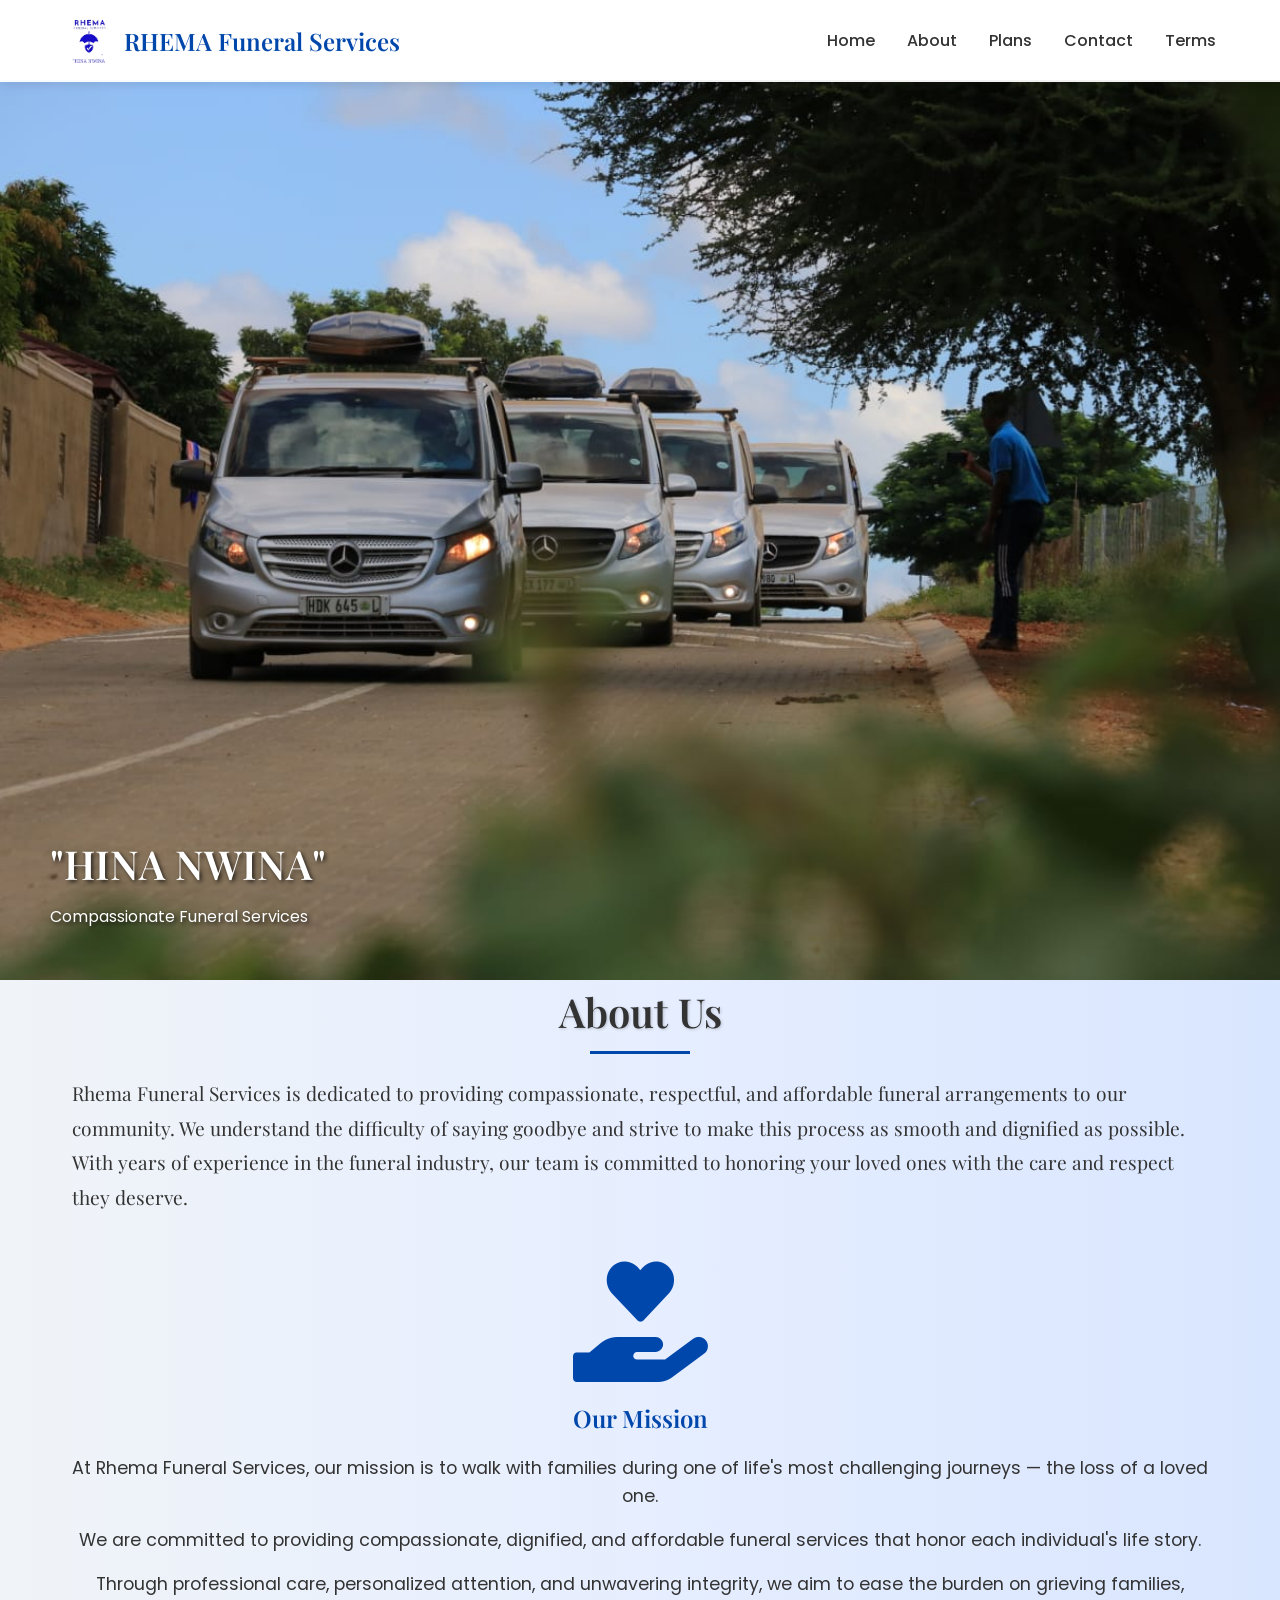
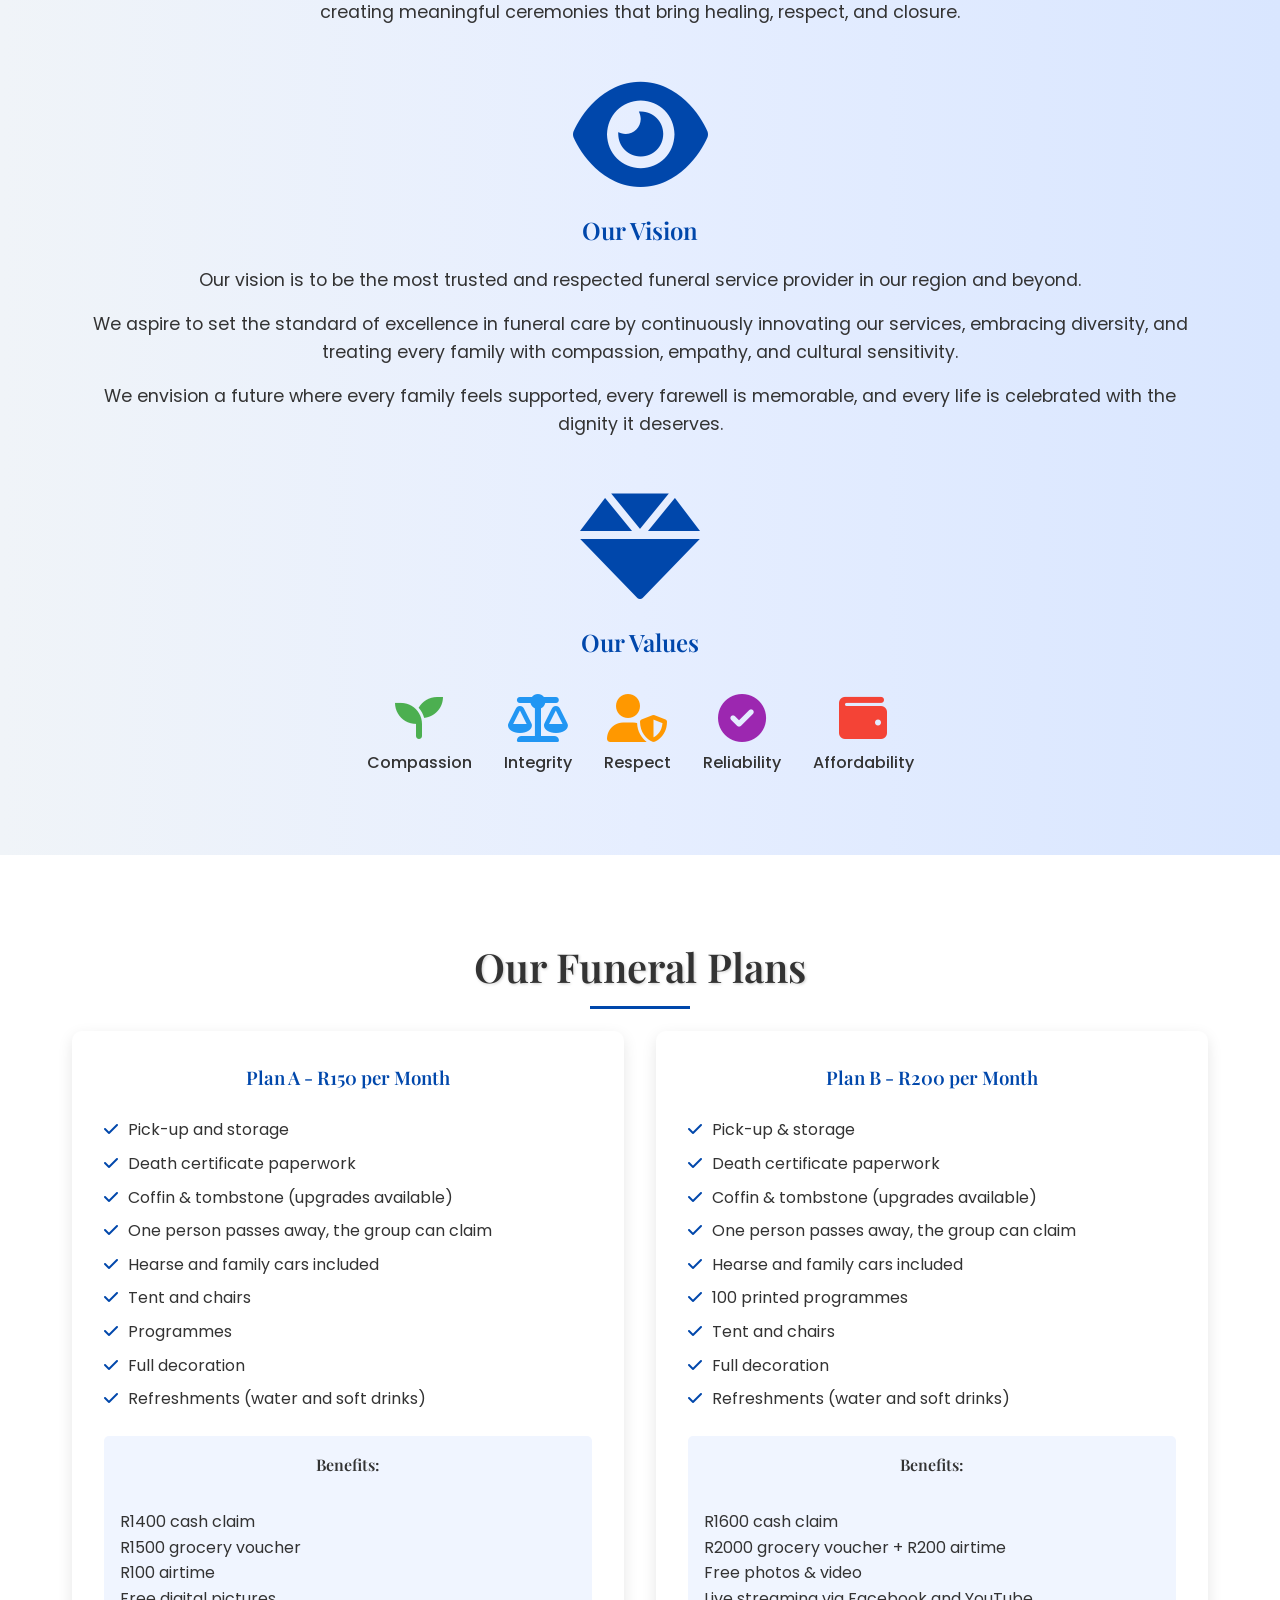
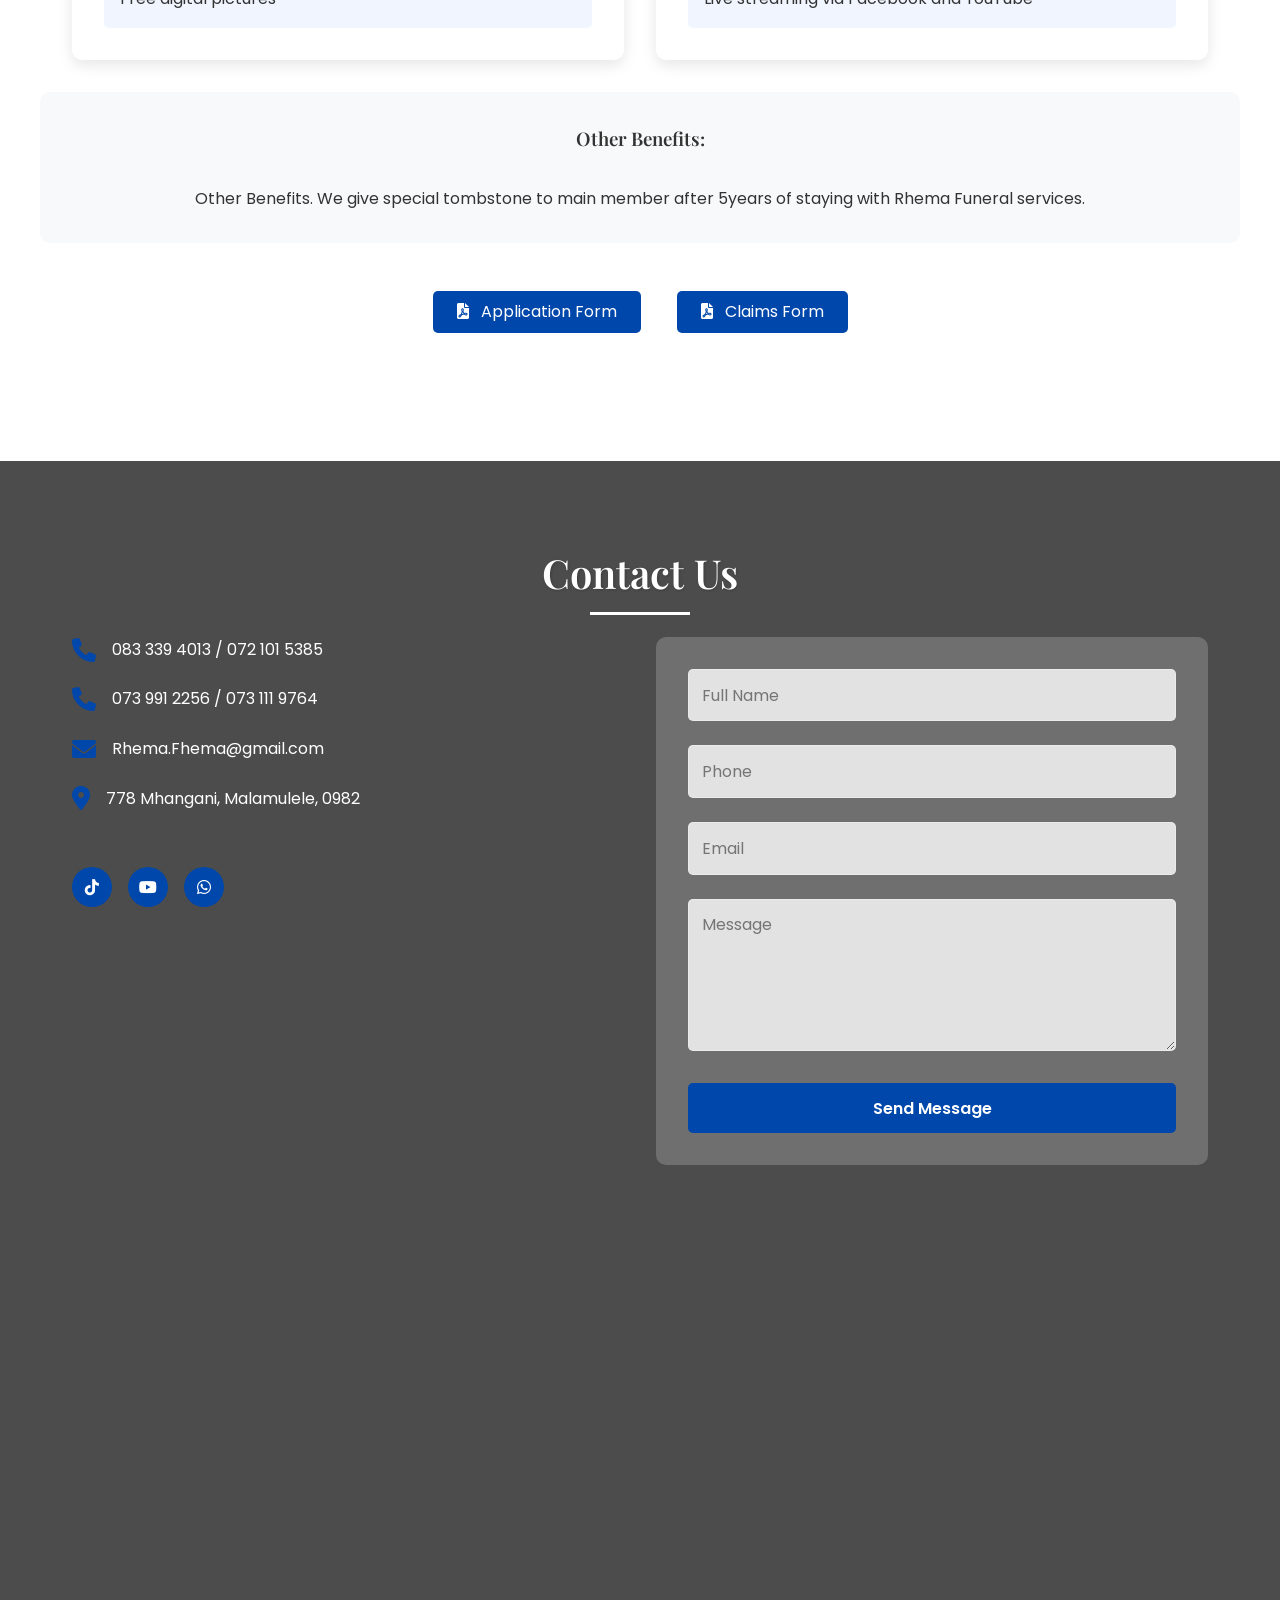
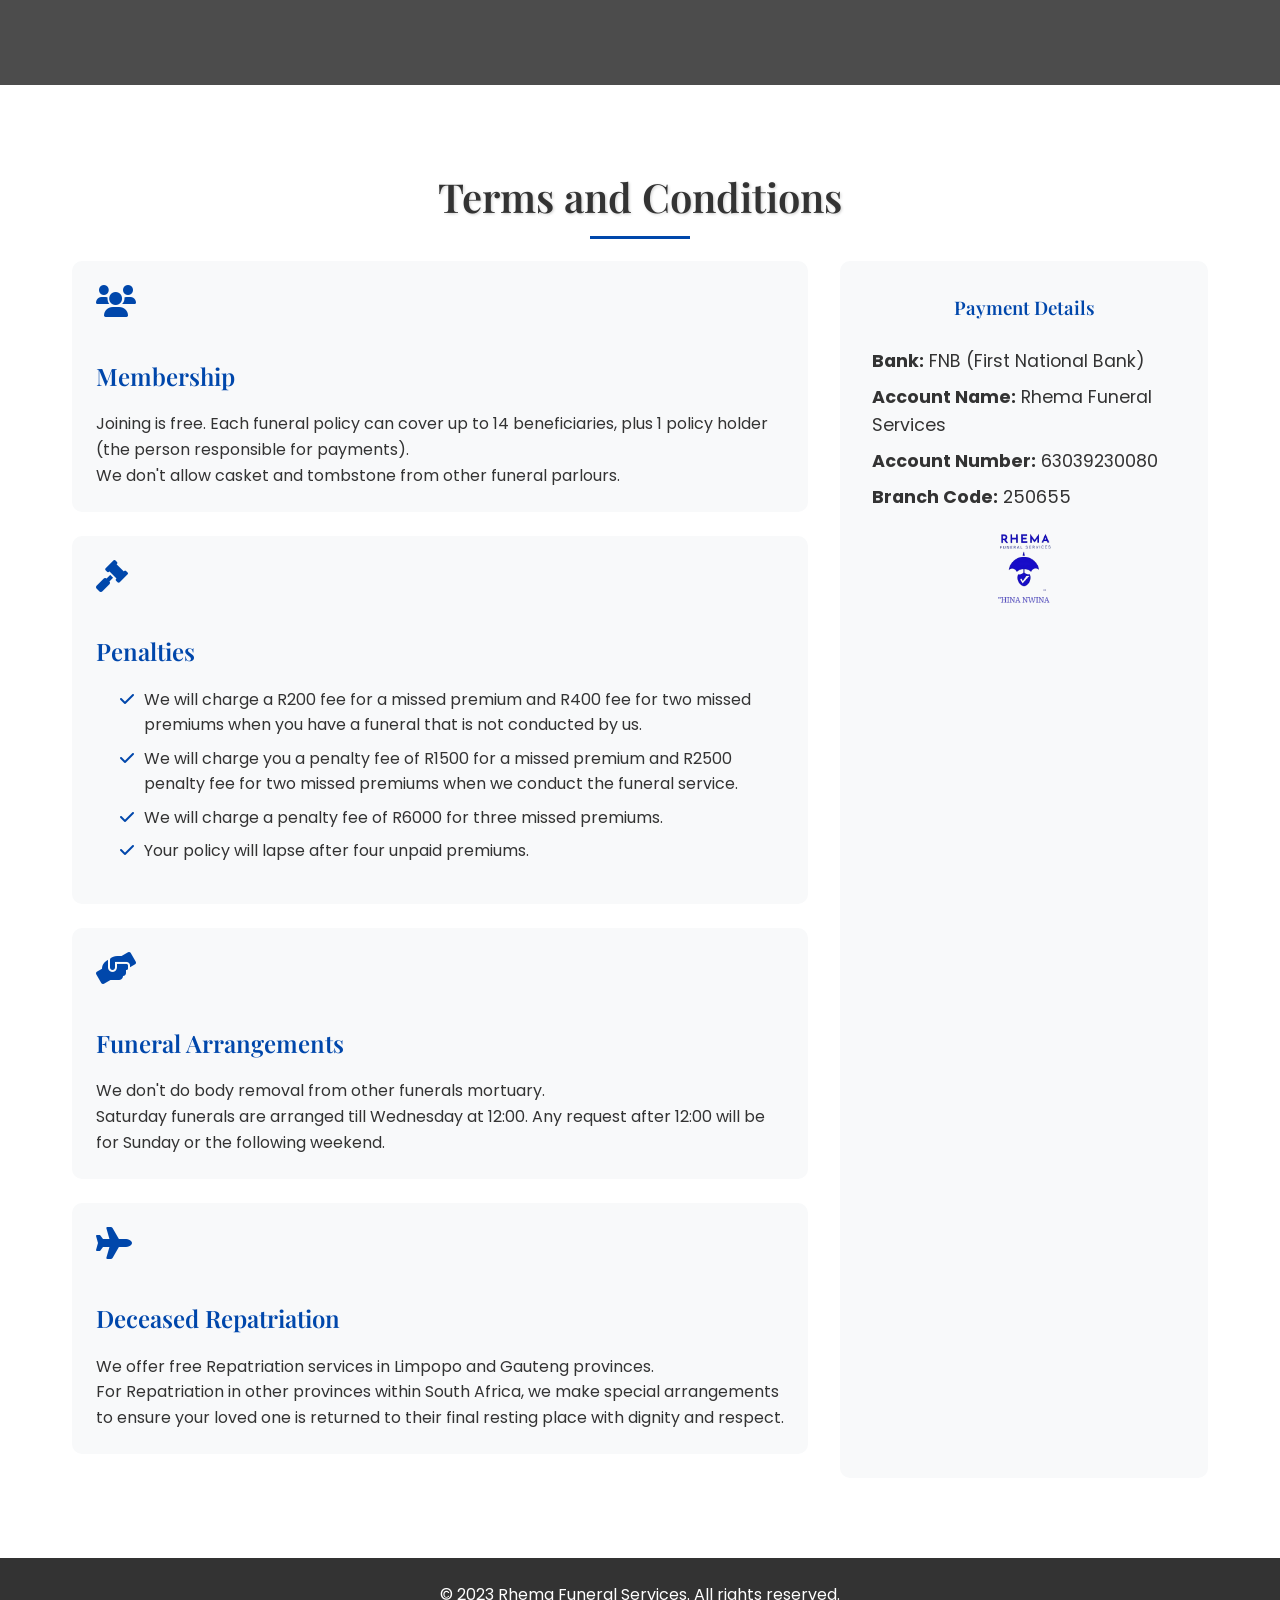
==== index.html @ 3ab033db "Update index.html" ====
<!DOCTYPE html>
<html lang="en">
    <head>
        <meta charset="UTF-8">
        <meta name="viewport" content="width=device-width, initial-scale=1.0">
        
        <!-- SEO Meta Tags -->
        <meta name="description" content="Rhema Funeral Services offers compassionate, dignified, and affordable funeral arrangements for your loved ones.">
        <meta name="keywords" content="Funeral Services, Affordable Funerals, Funeral Plans, Rhema Funeral Services, Burial Services, Tombstone, Compassionate Care">
        <meta name="author" content="Rhema Funeral Services">
    
        <!-- Social Media Meta Tags -->
        <meta property="og:title" content="Rhema Funeral Services">
        <meta property="og:description" content="Providing dignified and affordable funeral arrangements with compassion and care.">
        <meta property="og:image" content="images/logo.png">
        <meta property="og:url" content="https://your-website-link.com">
        <meta property="og:type" content="website">
    
        <meta name="twitter:card" content="summary_large_image">
        <meta name="twitter:title" content="Rhema Funeral Services">
        <meta name="twitter:description" content="Compassionate Funeral Services for Your Loved Ones.">
        <meta name="twitter:image" content="images/logo.png">
    
        <title>Rhema Funeral Services</title>
    
        <!-- Favicon -->
        <link rel="icon" type="image/png" href="images/logo.png">
    
        <link rel="stylesheet" href="https://cdnjs.cloudflare.com/ajax/libs/font-awesome/6.0.0-beta3/css/all.min.css">
        <link href="https://fonts.googleapis.com/css2?family=Playfair+Display:wght@400;500;600;700&family=Poppins:wght@300;400;500;600;700&display=swap" rel="stylesheet">
        <link rel="stylesheet" href="https://unpkg.com/aos@2.3.1/dist/aos.css">
        <link rel="stylesheet" href="style.css">
    </head>
<body>
    <header>
        <div class="logo-container">
            <img src="images/logo.png" alt="Rhema Funeral Services Logo">
            <div class="logo-text">RHEMA Funeral Services</div>
        </div>
        <nav class="main-nav">
            <ul>
                <li><a href="#home">Home</a></li>
                <li><a href="#about">About</a></li>
                <li><a href="#plans">Plans</a></li>
                <li><a href="#contact">Contact</a></li>
                <li><a href="#terms">Terms</a></li>
            </ul>
        </nav>
        <div class="hamburger">
            <div class="bar"></div>
            <div class="bar"></div>
            <div class="bar"></div>
        </div>
    </header>

    <section id="home" class="hero">
        <div class="hero-slider">
            <div class="slide active">
                <img src="images/slide1.jpg" alt="Funeral Service Image 1">
                <div class="slide-content">
                    <h1>"HINA NWINA"</h1>
                    <p>Compassionate Funeral Services</p>
                </div>
            </div>
            <div class="slide">
                <img src="images/slide2.jpg" alt="Funeral Service Image 2">
                <div class="slide-content">
                    <h1>"HINA NWINA"</h1>
                    <p>Compassionate Funeral Services</p>
                </div>
            </div>
            <div class="slide">
                <img src="images/slide3.jpg" alt="Funeral Service Image 3">
                <div class="slide-content">
                    <h1>"HINA NWINA"</h1>
                    <p>Compassionate Funeral Services</p>
                </div>
            </div>
            <div class="slide">
                <img src="images/slide4.jpg" alt="Funeral Service Image 4">
                <div class="slide-content">
                    <h1>"HINA NWINA"</h1>
                    <p>Compassionate Funeral Services</p>
                </div>
            </div>
        </div>
    </section>

    <section id="about" class="about">
        <h2 data-aos="fade-up">About Us</h2>
        <div class="about-content">
            <div class="about-text">
                <p data-aos="fade-up">Rhema Funeral Services is dedicated to providing compassionate, respectful, and affordable funeral arrangements to our community. We understand the difficulty of saying goodbye and strive to make this process as smooth and dignified as possible.</p>
                <p data-aos="fade-up">With years of experience in the funeral industry, our team is committed to honoring your loved ones with the care and respect they deserve.</p>
            </div>
            <div class="mission-vision">
                <div class="mission">
                    <h3 data-aos="fade-up"><i class="fas fa-hand-holding-heart fa-3x" style="color: #0047AB;"></i></h3>
                    <h4 data-aos="fade-up">Our Mission</h4>
                    <p data-aos="fade-up">At Rhema Funeral Services, our mission is to walk with families during one of life's most challenging journeys — the loss of a loved one.</p>
                    <p data-aos="fade-up">We are committed to providing compassionate, dignified, and affordable funeral services that honor each individual's life story.</p>
                    <p data-aos="fade-up">Through professional care, personalized attention, and unwavering integrity, we aim to ease the burden on grieving families, creating meaningful ceremonies that bring healing, respect, and closure.</p>
                </div>
                <div class="vision">
                    <h3 data-aos="fade-up"><i class="fas fa-eye fa-3x" style="color: #0047AB;"></i></h3>
                    <h4 data-aos="fade-up">Our Vision</h4>
                    <p data-aos="fade-up">Our vision is to be the most trusted and respected funeral service provider in our region and beyond.</p>
                    <p data-aos="fade-up">We aspire to set the standard of excellence in funeral care by continuously innovating our services, embracing diversity, and treating every family with compassion, empathy, and cultural sensitivity.</p>
                    <p data-aos="fade-up">We envision a future where every family feels supported, every farewell is memorable, and every life is celebrated with the dignity it deserves.</p>
                </div>
                <div class="values">
                    <h3 data-aos="fade-up"><i class="fas fa-gem fa-3x" style="color: #0047AB;"></i></h3>
                    <h4 data-aos="fade-up">Our Values</h4>
                    <div class="value-icons">
                        <div class="value-item" data-aos="flip">
                            <i class="fas fa-seedling fa-3x" style="color: #4CAF50;"></i>
                            <span data-aos="fade-up">Compassion</span>
                        </div>
                        <div class="value-item" data-aos="flip">
                            <i class="fas fa-balance-scale fa-3x" style="color: #2196F3;"></i>
                            <span data-aos="fade-up">Integrity</span>
                        </div>
                        <div class="value-item" data-aos="flip">
                            <i class="fas fa-user-shield fa-3x" style="color: #FF9800;"></i>
                            <span data-aos="fade-up">Respect</span>
                        </div>
                        <div class="value-item" data-aos="flip">
                            <i class="fas fa-check-circle fa-3x" style="color: #9C27B0;"></i>
                            <span data-aos="fade-up">Reliability</span>
                        </div>
                        <div class="value-item" data-aos="flip">
                            <i class="fas fa-wallet fa-3x" style="color: #F44336;"></i>
                            <span data-aos="fade-up">Affordability</span>
                        </div>
                    </div>
                </div>
            </div>
        </div>
    </section>

    <section id="plans" class="plans">
        <h2 data-aos="fade-up">Our Funeral Plans</h2>
        <div class="plans-container">
            <div class="plan plan-a" data-aos="fade-right">
                <h3 data-aos="fade-up">Plan A - R150 per Month</h3>
                <ul>
                    <li data-aos="fade-up">Pick-up and storage</li>
                    <li data-aos="fade-up">Death certificate paperwork</li>
                    <li data-aos="fade-up">Coffin & tombstone (upgrades available)</li>
                    <li data-aos="fade-up">One person passes away, the group can claim</li>
                    <li data-aos="fade-up">Hearse and family cars included</li>
                    <li data-aos="fade-up">Tent and chairs</li>
                    <li data-aos="fade-up">Programmes</li>
                    <li data-aos="fade-up">Full decoration</li>
                    <li data-aos="fade-up">Refreshments (water and soft drinks)</li>
                </ul>
                <div class="benefits">
                    <h4 data-aos="fade-up">Benefits:</h4>
                    <p data-aos="fade-up">R1400 cash claim</p>
                    <p data-aos="fade-up">R1500 grocery voucher</p>
                    <p data-aos="fade-up">R100 airtime</p>
                    <p data-aos="fade-up">Free digital pictures</p>
                </div>
            </div>
            <div class="plan plan-b" data-aos="fade-left">
                <h3 data-aos="fade-up">Plan B - R200 per Month</h3>
                <ul>
                    <li data-aos="fade-up">Pick-up & storage</li>
                    <li data-aos="fade-up">Death certificate paperwork</li>
                    <li data-aos="fade-up">Coffin & tombstone (upgrades available)</li>
                    <li data-aos="fade-up">One person passes away, the group can claim</li>
                    <li data-aos="fade-up">Hearse and family cars included</li>
                    <li data-aos="fade-up">100 printed programmes</li>
                    <li data-aos="fade-up">Tent and chairs</li>
                    <li data-aos="fade-up">Full decoration</li>
                    <li data-aos="fade-up">Refreshments (water and soft drinks)</li>
                </ul>
                <div class="benefits">
                    <h4 data-aos="fade-up">Benefits:</h4>
                    <p data-aos="fade-up">R1600 cash claim</p>
                    <p data-aos="fade-up">R2000 grocery voucher + R200 airtime</p>
                    <p data-aos="fade-up">Free photos & video</p>
                    <p data-aos="fade-up">Live streaming via Facebook and YouTube</p>
                </div>
            </div>
        </div>
        <div class="additional-benefits" data-aos="fade-up">
            <h3 data-aos="fade-up">Other Benefits:</h3>
            <p data-aos="fade-up">Other Benefits. We give special tombstone to main member after 5years of staying with Rhema Funeral services.</p>
        </div>
        <div class="download-links" data-aos="fade-up">
            <a href="images/application.pdf" download>
                <i class="fas fa-file-pdf"></i> Application Form
            </a>
            <a href="downloads/claims_form.pdf" download>
                <i class="fas fa-file-pdf"></i> Claims Form
            </a>
        </div>
    </section>

    <section id="contact" class="contact">
        <h2 data-aos="fade-up">Contact Us</h2>
        <div class="contact-container">
            <div class="contact-info">
                <div class="contact-item" data-aos="fade-up">
                    <i class="fas fa-phone"></i>
                    <p>083 339 4013 / 072 101 5385</p>
                </div>
                <div class="contact-item" data-aos="fade-up">
                    <i class="fas fa-phone"></i>
                    <p>073 991 2256 / 073 111 9764</p>
                </div>
                <div class="contact-item" data-aos="fade-up">
                    <i class="fas fa-envelope"></i>
                    <p>Rhema.Fhema@gmail.com</p>
                </div>
                <div class="contact-item" data-aos="fade-up">
                    <i class="fas fa-map-marker-alt"></i>
                    <p>778 Mhangani, Malamulele, 0982</p>
                </div>
                <div class="social-links" data-aos="fade-up">
                    <a href="https://www.tiktok.com/@rhema_funeral_services?_t=ZM-8vrCMRRxwLG&_r=1" target="_blank"><i class="fab fa-tiktok"></i></a>
                    <a href="https://www.youtube.com/watch?v=uZxoAJQATSY&ab_channel=RMGVIDEOS" target="_blank"><i class="fab fa-youtube"></i></a>
                    <a href="https://wa.me/27833394013" target="_blank"><i class="fab fa-whatsapp"></i></a>
                </div>
            </div>
            <div class="contact-form" data-aos="fade-left">
                <form id="contactForm">
                    <div class="form-group">
                        <input type="text" placeholder="Full Name" required>
                    </div>
                    <div class="form-group">
                        <input type="tel" placeholder="Phone" required>
                    </div>
                    <div class="form-group">
                        <input type="email" placeholder="Email" required>
                    </div>
                    <div class="form-group">
                        <textarea placeholder="Message" rows="5" required></textarea>
                    </div>
                    <button type="submit">Send Message</button>
                </form>
            </div>
        </div>
        <div class="map-container" data-aos="fade-up">
            <iframe src="https://www.google.com/maps/embed?pb=!1m18!1m12!1m3!1d202.92986620241692!2d30.684583357485096!3d-23.006776104999783!2m3!1f0!2f0!3f0!3m2!1i1024!2i768!4f13.1!3m3!1m2!1s0x1ec5b1c6dc2e292d%3A0xe3fef3f3e43c628d!2sRhema%20funeral%20services!5e1!3m2!1sen!2sza!4v1745732015301!5m2!1sen!2sza" width="1150" height="400" style="border:0;" allowfullscreen="" loading="lazy" referrerpolicy="no-referrer-when-downgrade"></iframe>
        </div>
    </section>

    <section id="terms" class="terms">
        <h2 data-aos="fade-up">Terms and Conditions</h2>
        <div class="terms-container">
            <div class="term-content">
                <div class="term-item" data-aos="fade-right">
                    <i class="fas fa-users fa-2x" style="color: #0047AB;"></i>
                    <h3 data-aos="fade-up">Membership</h3>
                    <p data-aos="fade-up">Joining is free. Each funeral policy can cover up to 14 beneficiaries, plus 1 policy holder (the person responsible for payments).</p>
                    <p data-aos="fade-up">We don't allow casket and tombstone from other funeral parlours.</p>
                </div>
                <div class="term-item" data-aos="fade-right">
                    <i class="fas fa-gavel fa-2x" style="color: #0047AB;"></i>
                    <h3 data-aos="fade-up">Penalties</h3>
                    <ul>
                        <li data-aos="fade-up">We will charge a R200 fee for a missed premium and R400 fee for two missed premiums when you have a funeral that is not conducted by us.</li>
                        <li data-aos="fade-up">We will charge you a penalty fee of R1500 for a missed premium and R2500 penalty fee for two missed premiums when we conduct the funeral service.</li>
                        <li data-aos="fade-up">We will charge a penalty fee of R6000 for three missed premiums.</li>
                        <li data-aos="fade-up">Your policy will lapse after four unpaid premiums.</li>
                    </ul>
                </div>
                <div class="term-item" data-aos="fade-right">
                    <i class="fas fa-hands-helping fa-2x" style="color: #0047AB;"></i>
                    <h3 data-aos="fade-up">Funeral Arrangements</h3>
                    <p data-aos="fade-up">We don't do body removal from other funerals mortuary.</p>
                    <p data-aos="fade-up">Saturday funerals are arranged till Wednesday at 12:00. Any request after 12:00 will be for Sunday or the following weekend.</p>
                </div>
                <div class="term-item" data-aos="fade-right">
                    <i class="fas fa-plane fa-2x" style="color: #0047AB;"></i>
                    <h3 data-aos="fade-up">Deceased Repatriation</h3>
                    <p data-aos="fade-up">We offer free Repatriation services in Limpopo and Gauteng provinces.</p>
                    <p data-aos="fade-up">For Repatriation in other provinces within South Africa, we make special arrangements to ensure your loved one is returned to their final resting place with dignity and respect.</p>
                </div>
            </div>
            <div class="payment-info" data-aos="fade-left">
                <h3 data-aos="fade-up">Payment Details</h3>
                <p data-aos="fade-up"><strong>Bank:</strong> FNB (First National Bank)</p>
                <p data-aos="fade-up"><strong>Account Name:</strong> Rhema Funeral Services</p>
                <p data-aos="fade-up"><strong>Account Number:</strong> 63039230080</p>
                <p data-aos="fade-up"><strong>Branch Code:</strong> 250655</p>
                <!-- Logo below payment details -->
                <div style="margin-top: 1rem; text-align: center;">
                    <img src="images/logo.png" alt="Rhema Funeral Services Logo" style="height: 80px;">
                </div>
            </div>
        </div>
    </section>

    <footer>
        <p data-aos="fade-up">&copy; 2023 Rhema Funeral Services. All rights reserved.</p>
    </footer>

    <script src="https://unpkg.com/aos@2.3.1/dist/aos.js"></script>
    <script src="script.js"></script>
</body>
</html>
---- style.css ----
/* Base Styles */
* {
    margin: 0;
    padding: 0;
    box-sizing: border-box;
}

:root {
    --primary-color: #0047AB;
    --secondary-color: #3876D6;
    --text-color: #333;
    --light-color: #f8f9fa;
    --transition: all 0.3s ease;
}

body {
    font-family: 'Poppins', sans-serif;
    color: var(--text-color);
    line-height: 1.6;
    overflow-x: hidden;
}

h1, h2, h3, h4 {
    font-family: 'Playfair Display', serif;
    font-weight: 600;
    text-align: center;
    position: relative;
    margin-bottom: 2rem;
}

h2 {
    font-size: 2.5rem;
    text-shadow: 1px 1px 3px rgba(0, 0, 0, 0.2);
}

h2::after {
    content: '';
    position: absolute;
    bottom: -10px;
    left: 50%;
    transform: translateX(-50%);
    width: 100px;
    height: 3px;
    background-color: var(--primary-color);
}

a {
    text-decoration: none;
    color: inherit;
    transition: var(--transition);
}

ul {
    list-style: none;
}

img {
    max-width: 100%;
}

.section-title {
    text-align: center;
    margin-bottom: 2rem;
    position: relative;
}

section {
    padding: 5rem 0;
}

/* Header Styles */
header {
    background-color: rgba(255, 255, 255, 0.95);
    position: fixed;
    top: 0;
    left: 0;
    width: 100%;
    z-index: 1000;
    display: flex;
    justify-content: space-between;
    align-items: center;
    padding: 1rem 5%;
    box-shadow: 0 2px 10px rgba(0, 0, 0, 0.1);
    transition: var(--transition);
}

header.scrolled {
    padding: 0.5rem 5%;
    background-color: rgba(255, 255, 255, 0.98);
}

.logo-container {
    display: flex;
    align-items: center;
}

.logo-container img {
    height: 50px;
    margin-right: 10px;
}

.logo-text {
    color: var(--primary-color);
    font-family: 'Playfair Display', serif;
    font-size: 1.5rem;
    font-weight: 600;
}

.main-nav ul {
    display: flex;
    gap: 2rem;
}

.main-nav ul li a {
    font-weight: 500;
    position: relative;
}

.main-nav ul li a::after {
    content: '';
    position: absolute;
    bottom: -5px;
    left: 0;
    width: 0;
    height: 2px;
    background-color: var(--primary-color);
    transition: var(--transition);
}

.main-nav ul li a:hover::after,
.main-nav ul li a.active::after {
    width: 100%;
}

.hamburger {
    display: none;
    cursor: pointer;
}

.bar {
    width: 25px;
    height: 3px;
    background-color: var(--primary-color);
    margin: 5px 0;
    transition: var(--transition);
}

/* Hero Section */
.hero {
    height: 100vh;
    position: relative;
    display: flex;
    align-items: center;
}

.hero-slider {
    width: 100%;
    height: 100%;
}

.slide {
    position: absolute;
    width: 100%;
    height: 100%;
    opacity: 0;
    transition: opacity 0.5s ease;
}

.slide.active {
    opacity: 1;
}

.slide img {
    width: 100%;
    height: 100%;
    object-fit: cover;
}

.slide-content {
    position: absolute;
    bottom: 50px;
    left: 50px;
    color: white;
    text-shadow: 2px 2px 4px rgba(0, 0, 0, 0.7);
    z-index: 10;
}

.slide-content h1 {
    font-size: 2.5rem;
    margin-bottom: 0.5rem;
}

/* About Section */
.about {
    background: linear-gradient(to right, #f0f4f8, #e6eeff, #d9e6ff);
}

.about-content {
    max-width: 1200px;
    margin: 0 auto;
    padding: 0 2rem;
}

.about-text {
    margin-bottom: 3rem;
}

.about-text p {
    font-family: 'Playfair Display', serif;
    font-size: 1.2rem;
    line-height: 1.8;
    color: #333;
}

.mission-vision {
    display: grid;
    grid-template-columns: 1fr;
    gap: 2rem;
    text-align: center;
}

.mission-vision h3 {
    font-size: 2.5rem;
    margin-bottom: 1rem;
    transition: all 0.3s ease;
}

.mission-vision h4 {
    font-size: 1.5rem;
    margin-bottom: 1rem;
    color: var(--primary-color);
}

.mission-vision p {
    font-family: 'Poppins', sans-serif;
    font-size: 1.1rem;
    margin-bottom: 1rem;
}

.value-icons {
    display: flex;
    flex-wrap: wrap;
    justify-content: center;
    gap: 2rem;
    margin-top: 2rem;
}

.value-item {
    display: flex;
    flex-direction: column;
    align-items: center;
    text-align: center;
    transition: var(--transition);
}

.value-item:hover {
    transform: translateY(-10px);
}

.value-item i {
    margin-bottom: 0.5rem;
    transition: all 0.3s ease;
}

.value-item:hover i {
    transform: scale(1.2);
    color: #FF5722;
}

.value-item span {
    font-weight: 500;
}

/* Plans Section */
.plans-container {
    display: grid;
    grid-template-columns: repeat(auto-fit, minmax(300px, 1fr));
    gap: 2rem;
    max-width: 1200px;
    margin: 0 auto;
    padding: 0 2rem;
}

.plan {
    background-color: white;
    border-radius: 10px;
    padding: 2rem;
    box-shadow: 0 5px 15px rgba(0, 0, 0, 0.1);
    transition: var(--transition);
}

.plan:hover {
    transform: translateY(-10px);
    box-shadow: 0 15px 30px rgba(0, 0, 0, 0.15);
}

.plan h3 {
    color: var(--primary-color);
    margin-bottom: 1.5rem;
    text-align: center;
}

.plan ul li {
    margin-bottom: 0.5rem;
    position: relative;
    padding-left: 1.5rem;
    transition: var(--transition);
}

.plan ul li:hover {
    color: var(--primary-color);
    transform: translateX(10px);
}

.plan ul li::before {
    content: '\f00c';
    font-family: 'Font Awesome 5 Free';
    font-weight: 900;
    color: var(--primary-color);
    position: absolute;
    left: 0;
}

.benefits {
    margin-top: 1.5rem;
    background-color: #f0f5ff;
    padding: 1rem;
    border-radius: 5px;
}

.additional-benefits {
    max-width: 1200px;
    margin: 2rem auto 0;
    padding: 2rem;
    background-color: var(--light-color);
    border-radius: 10px;
    text-align: center;
}

.download-links {
    max-width: 800px;
    margin: 2rem auto;
    text-align: center;
}

.download-links a {
    display: inline-block;
    margin: 1rem;
    padding: 0.5rem 1.5rem;
    background-color: var(--primary-color);
    color: white;
    border-radius: 5px;
    transition: var(--transition);
}

.download-links a:hover {
    background-color: var(--secondary-color);
    transform: translateY(-5px);
}

.download-links a i {
    margin-right: 0.5rem;
}

/* Terms Section */
.terms-container {
    max-width: 1200px;
    margin: 0 auto;
    padding: 0 2rem;
    display: grid;
    grid-template-columns: 2fr 1fr;
    gap: 2rem;
}

.term-content {
    gap: 2rem;
}

.term-item {
    background-color: var(--light-color);
    padding: 1.5rem;
    border-radius: 10px;
    margin-bottom: 1.5rem;
}

.term-item i {
    margin-bottom: 1rem;
    transition: all 0.3s ease;
}

.term-item:hover i {
    transform: rotate(360deg);
}

.term-item h3 {
    color: var(--primary-color);
    margin: 1.5rem 0 1rem;
    text-align: left;
    font-family: 'Playfair Display', serif;
    font-size: 1.5rem;
}

.term-item ul {
    margin-left: 1.5rem;
    margin-bottom: 1rem;
}

.term-item ul li {
    margin-bottom: 0.5rem;
    position: relative;
    padding-left: 1.5rem;
    transition: var(--transition);
}

.term-item ul li:hover {
    color: var(--primary-color);
    transform: translateX(10px);
}

.term-item ul li::before {
    content: '\f00c';
    font-family: 'Font Awesome 5 Free';
    font-weight: 900;
    color: var(--primary-color);
    position: absolute;
    left: 0;
}

.payment-info {
    background-color: var(--light-color);
    padding: 2rem;
    border-radius: 10px;
}

.payment-info h3 {
    color: var(--primary-color);
    margin-bottom: 1.5rem;
    text-align: center;
}

.payment-info p {
    margin: 0.5rem 0;
    font-size: 1.1rem;
}

/* Contact Section */
.contact {
    background-image: url('images/bg.jpg');
    background-size: cover;
    background-position: center;
    background-attachment: fixed;
    color: white;
    position: relative;
}

.contact::before {
    content: '';
    position: absolute;
    top: 0;
    left: 0;
    width: 100%;
    height: 100%;
    background-color: rgba(0, 0, 0, 0.7);
}

.contact h2 {
    color: white;
}

.contact h2::after {
    background-color: white;
}

.contact-container {
    display: grid;
    grid-template-columns: repeat(auto-fit, minmax(300px, 1fr));
    gap: 2rem;
    max-width: 1200px;
    margin: 0 auto;
    padding: 0 2rem;
    position: relative;
    z-index: 1;
}

.contact-info {
    display: flex;
    flex-direction: column;
    gap: 1.5rem;
}

.contact-item {
    display: flex;
    align-items: center;
    gap: 1rem;
}

.contact-item i {
    font-size: 1.5rem;
    color: var(--primary-color);
}

.social-links {
    display: flex;
    gap: 1rem;
    margin-top: 2rem;
}

.social-links a {
    display: inline-flex;
    justify-content: center;
    align-items: center;
    width: 40px;
    height: 40px;
    background-color: var(--primary-color);
    color: white;
    border-radius: 50%;
    transition: var(--transition);
}

.social-links a:hover {
    background-color: var(--secondary-color);
    transform: translateY(-5px);
}

.contact-form {
    background-color: rgba(255, 255, 255, 0.2);
    padding: 2rem;
    border-radius: 10px;
    backdrop-filter: blur(5px);
}

.form-group {
    margin-bottom: 1.5rem;
}

.form-group input,
.form-group textarea {
    width: 100%;
    padding: 0.8rem;
    border: 1px solid rgba(255, 255, 255, 0.3);
    border-radius: 5px;
    font-family: inherit;
    font-size: 1rem;
    background-color: rgba(255, 255, 255, 0.8);
}

.contact-form button {
    width: 100%;
    padding: 0.8rem;
    background-color: var(--primary-color);
    color: white;
    border: none;
    border-radius: 5px;
    font-family: inherit;
    font-size: 1rem;
    font-weight: 600;
    cursor: pointer;
    transition: var(--transition);
}

.contact-form button:hover {
    background-color: var(--secondary-color);
}

.map-container {
    width: 100%;
    margin-top: 2rem;
}

.map-container iframe {
    width: 100%;
    height: 400px;
    border: none;
}

/* Footer */
footer {
    background-color: #333;
    color: white;
    text-align: center;
    padding: 1.5rem 0;
    position: relative;
    z-index: 1;
}

/* AOS Animations */
[AOS^="fade"] {
    opacity: 0;
    transition-property: opacity, transform;
    transition-duration: 0.6s;
}

[AOS^="fade"].aos-animate {
    opacity: 1;
    transform: translate(0);
}

[AOS^="fade-up"] {
    transform: translateY(50px);
}

[AOS^="fade-down"] {
    transform: translateY(-50px);
}

[AOS^="fade-right"] {
    transform: translateX(-50px);
}

[AOS^="fade-left"] {
    transform: translateX(50px);
}

[AOS^="flip"] {
    opacity: 0;
    transition-property: opacity, transform;
    transition-duration: 0.6s;
}

[AOS^="flip"].aos-animate {
    opacity: 1;
    transform: perspective(1000px) rotateX(0);
}

[AOS^="flip"] {
    transform: perspective(1000px) rotateX(70deg);
}

/* Responsive Styles */
@media (max-width: 992px) {
    .mission-vision {
        grid-template-columns: 1fr;
    }
    
    .terms-container {
        grid-template-columns: 1rem;
    }
}

@media (max-width: 768px) {
    .hamburger {
        display: block;
    }

    .main-nav {
        position: fixed;
        top: 0;
        right: -100%;
        width: 70%;
        height: 100vh;
        background-color: white;
        padding: 2rem;
        transition: var(--transition);
        z-index: 999;
    }

    .main-nav.active {
        right: 0;
    }

    .main-nav ul {
        flex-direction: column;
        gap: 1.5rem;
    }

    .main-nav ul li a:hover {
        color: var(--primary-color);
    }

    .slide-content {
        left: 20px;
        bottom: 20px;
    }

    .slide-content h1 {
        font-size: 2rem;
    }

    .contact-container {
        grid-template-columns: 1fr;
    }

    /* Mobile menu styles */
    .mobile-menu {
        position: fixed;
        top: 0;
        right: -100%;
        width: 80%;
        height: 100vh;
        background-color: white;
        padding: 2rem;
        transition: var(--transition);
        z-index: 999;
    }

    .mobile-menu.active {
        right: 0;
    }

    .mobile-menu-header {
        display: flex;
        justify-content: space-between;
        align-items: center;
        margin-bottom: 2rem;
    }

    .mobile-menu-header .logo-container {
        display: flex;
        align-items: center;
    }

    .mobile-menu-header .logo-container img {
        height: 60px;
        margin-right: 10px;
    }

    .mobile-menu-close {
        cursor: pointer;
        font-size: 1.5rem;
    }

    .mobile-menu ul li a:hover {
        color: var(--primary-color);
    }

    /* Disable animations on mobile */
    [AOS^="fade"] {
        opacity: 1;
        transform: none;
        transition: none;
    }

    /* Added logo styling for mobile menu */
    .mobile-menu-header .logo-container {
        display: flex;
        justify-content: center;
    }

    .mobile-menu-header .logo-container .logo-text {
        display: none;
    }
}

/* Add these styles to your existing CSS file */

/* Terms Section - Mobile Optimizations */
@media (max-width: 768px) {
    .terms-container {
        grid-template-columns: 1fr;
        gap: 2rem;
    }
    
    .term-content {
        gap: 1rem;
    }
    
    .term-item {
        padding: 1rem;
    }
    
    .term-item h3 {
        font-size: 1.2rem;
        margin: 0.5rem 0;
    }
    
    .term-item ul {
        margin-left: 1rem;
    }
    
    .term-item ul li {
        margin-bottom: 0.5rem;
        font-size: 0.95rem;
    }
    
    .payment-info {
        padding: 1.5rem;
    }
    
    .payment-info h3 {
        font-size: 1.2rem;
    }
    
    .payment-info p {
        font-size: 0.95rem;
    }
}

@media (max-width: 768px) {
    [data-aos] {
        transform: none !important;
        transition: none !important;
    }
}
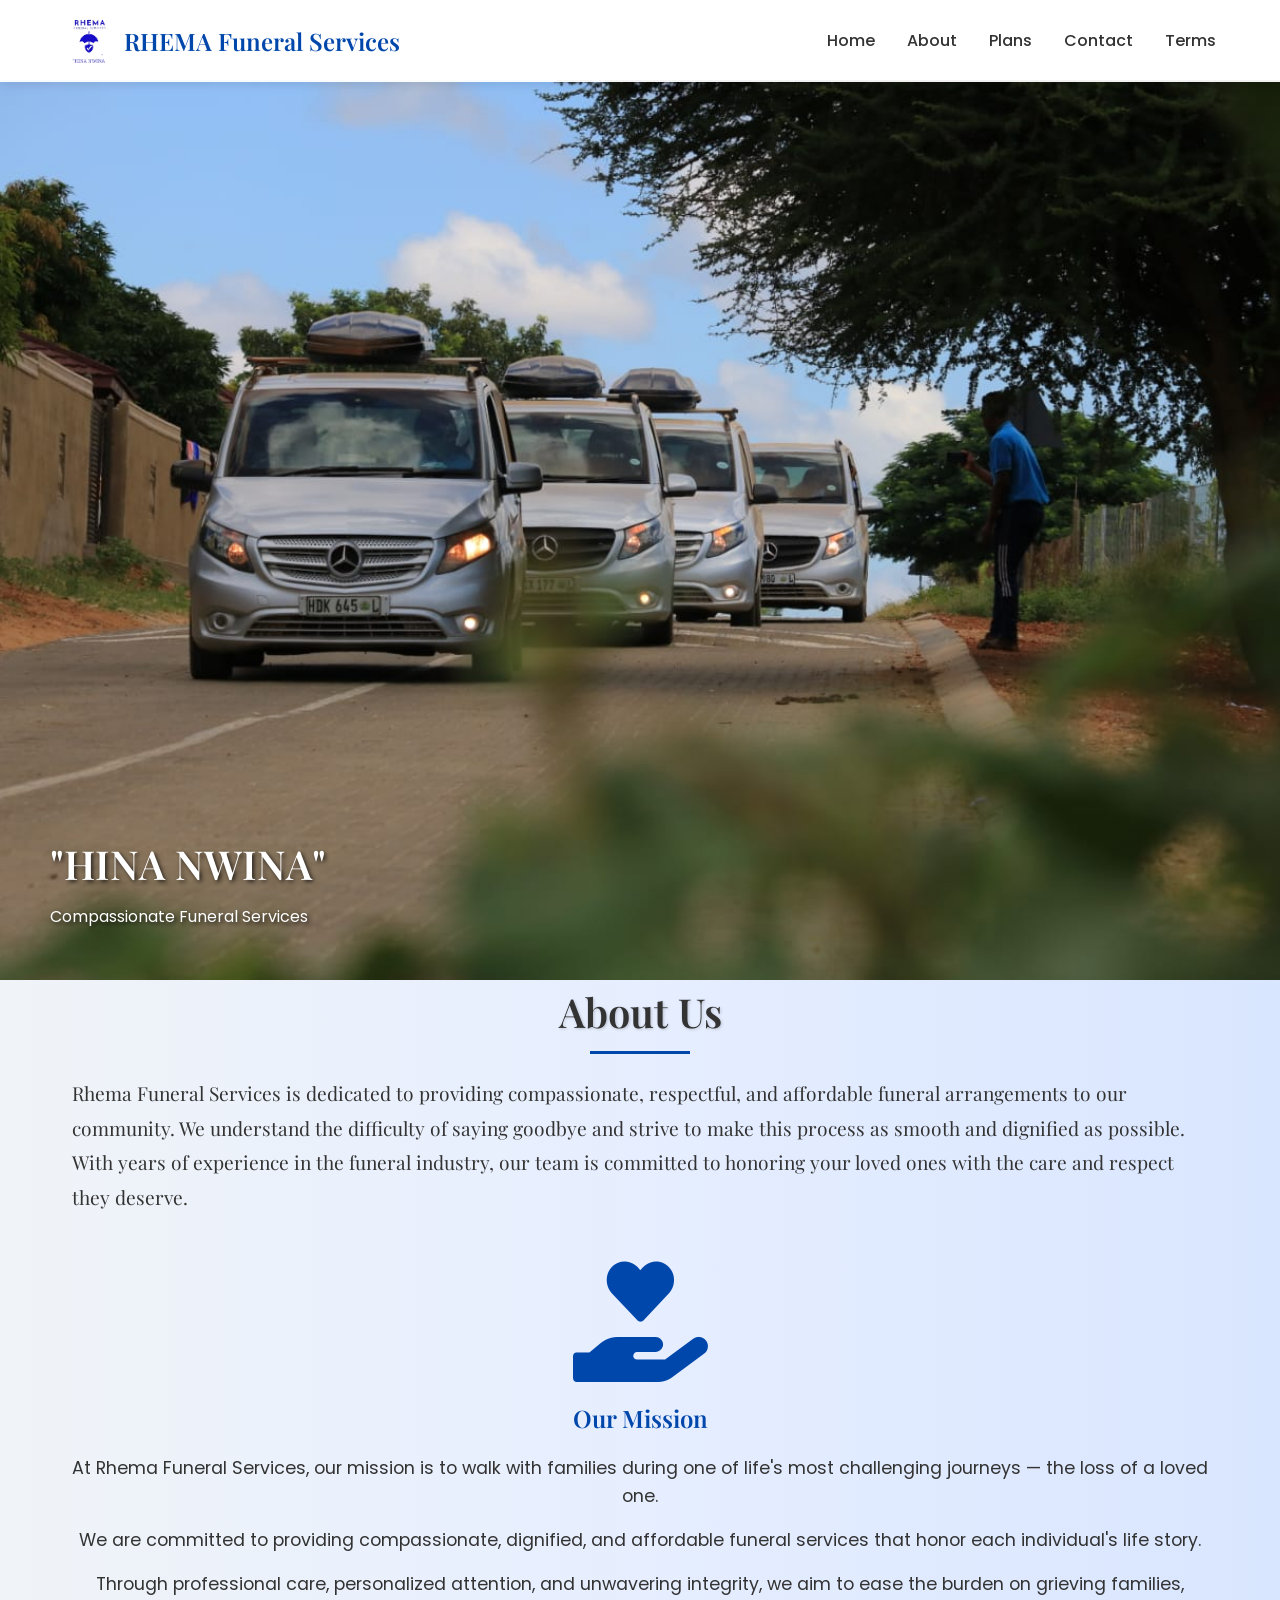
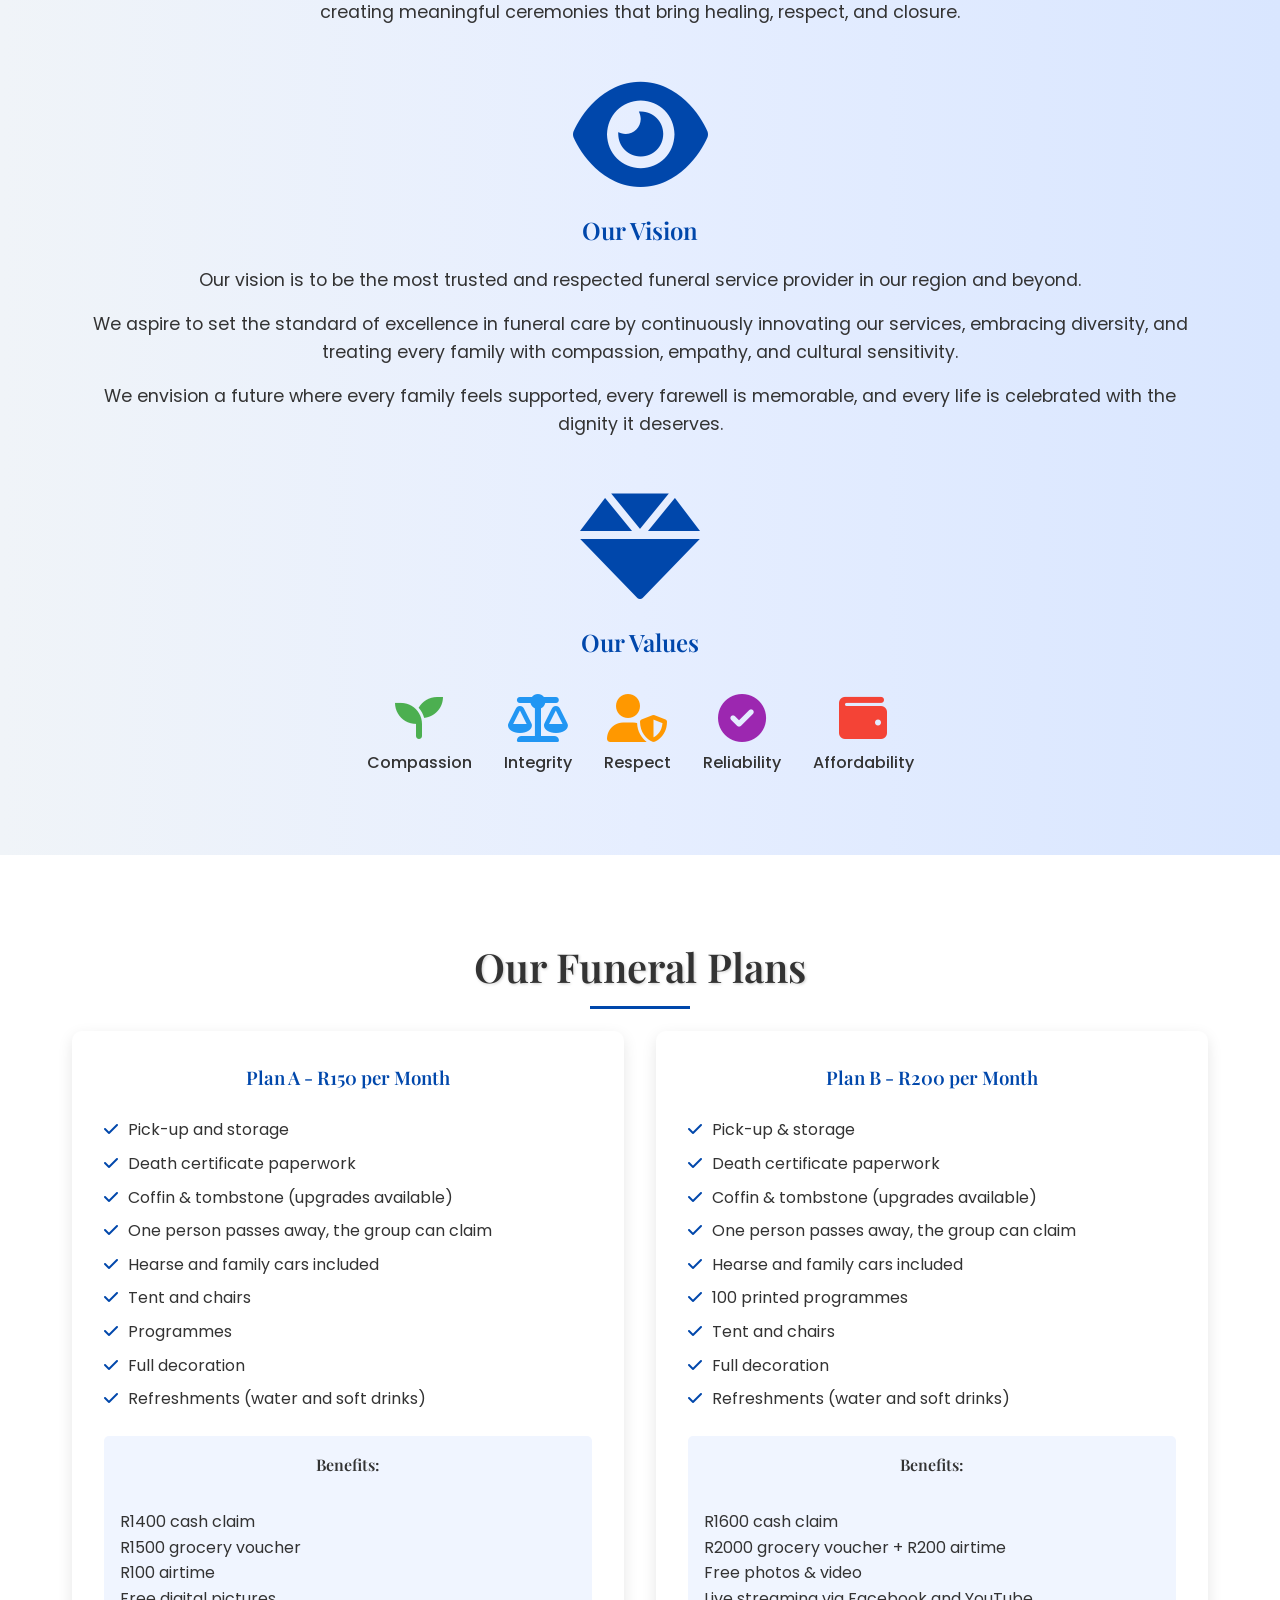
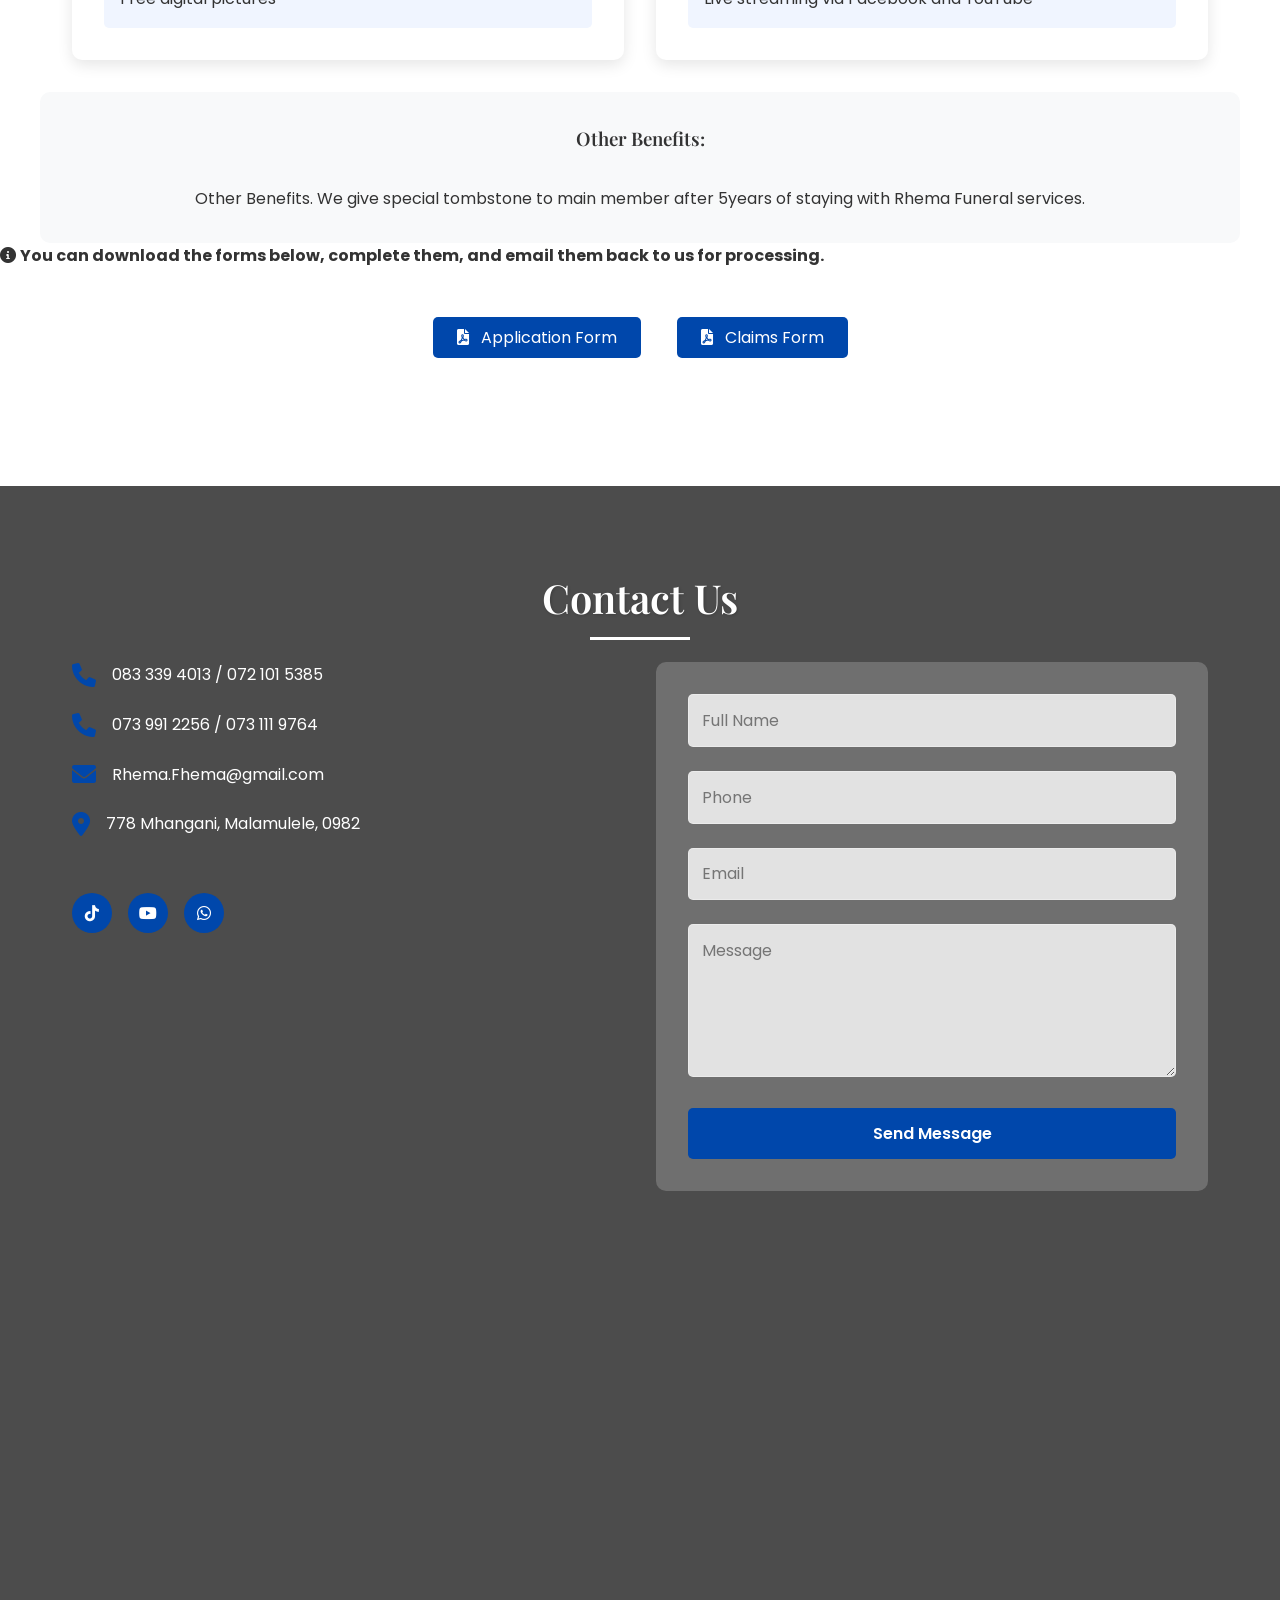
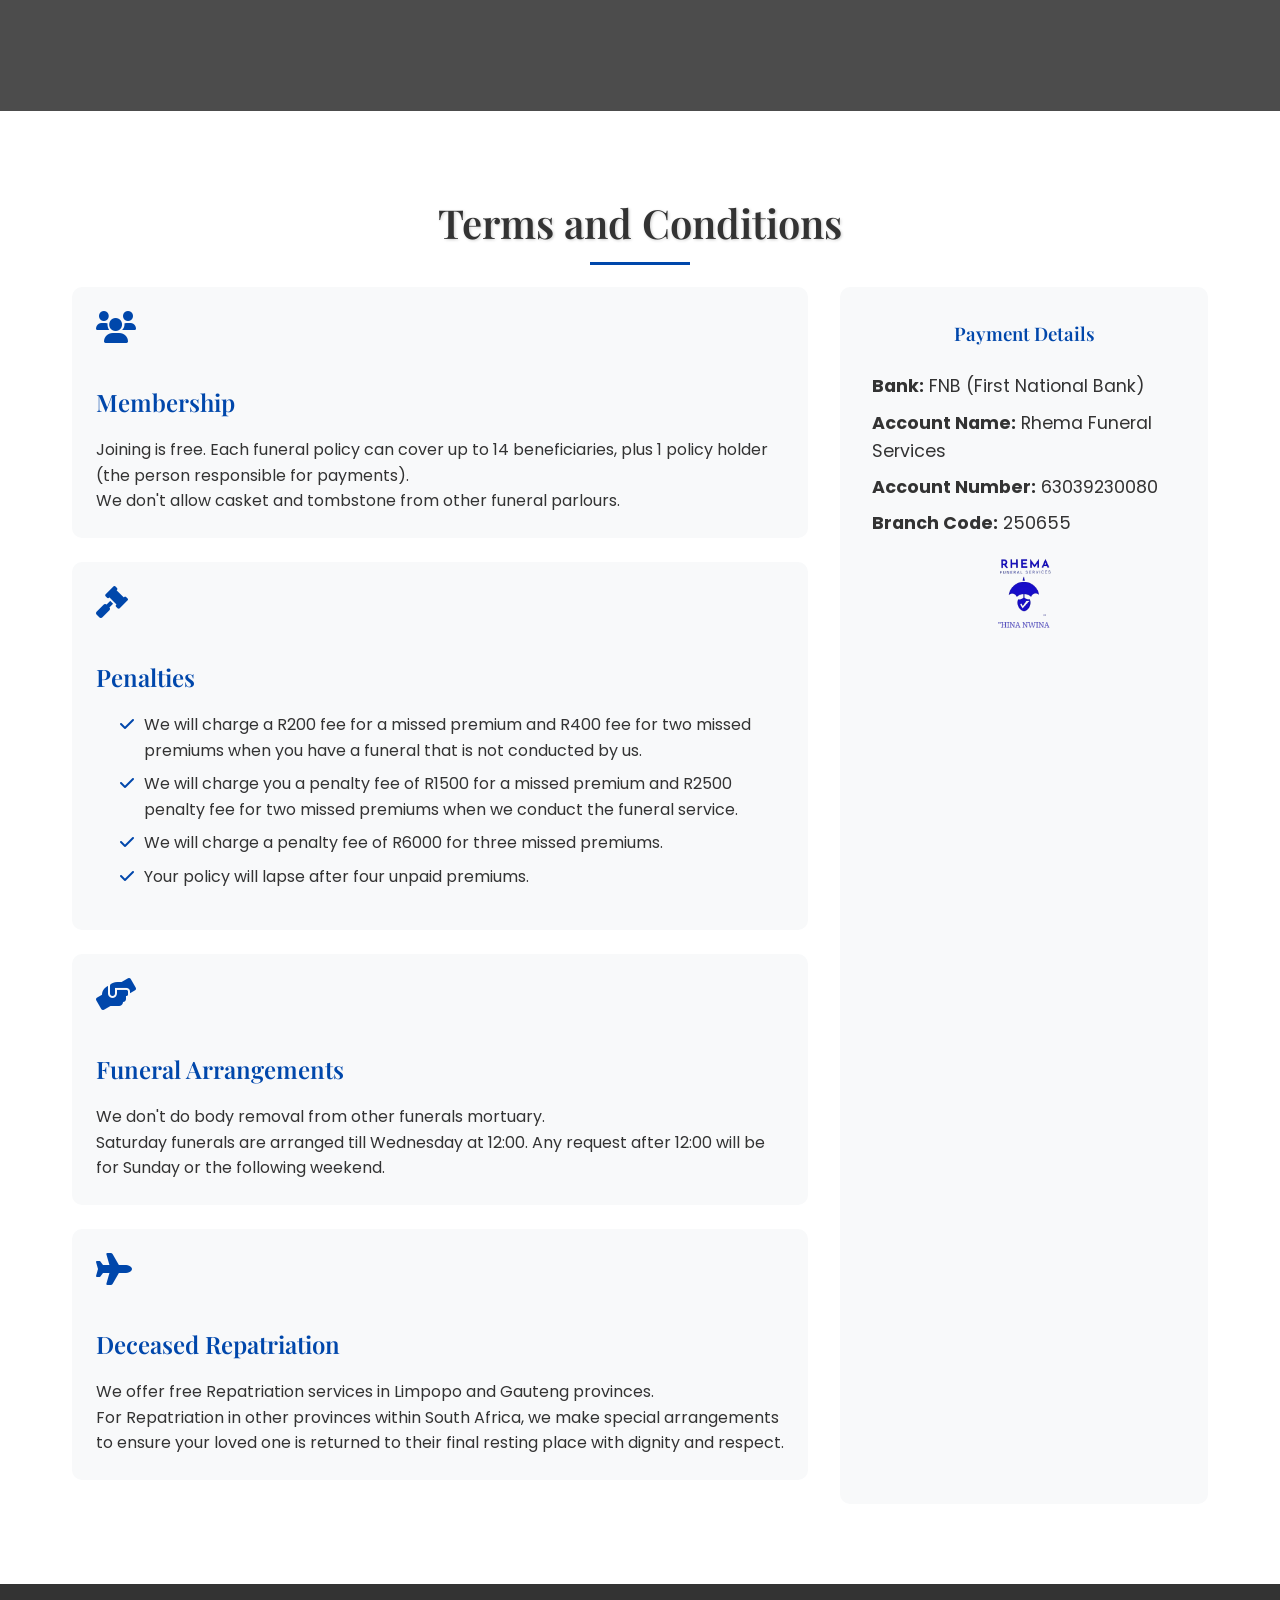
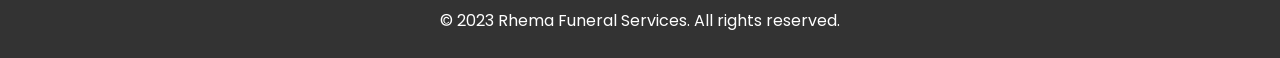
==== commit eb184183: "Update index.html" ====
--- a/index.html
+++ b/index.html
@@ -188,6 +188,13 @@
             <h3 data-aos="fade-up">Other Benefits:</h3>
             <p data-aos="fade-up">Other Benefits. We give special tombstone to main member after 5years of staying with Rhema Funeral services.</p>
         </div>
+        <div class="download-info" data-aos="fade-up">
+            <p>
+                <i class="fas fa-info-circle"></i> 
+                <strong>You can download the forms below, complete them, and email them back to us for processing.</strong>
+            </p>
+        </div>
+        
         <div class="download-links" data-aos="fade-up">
             <a href="images/application.pdf" download>
                 <i class="fas fa-file-pdf"></i> Application Form
@@ -195,7 +202,7 @@
             <a href="downloads/claims_form.pdf" download>
                 <i class="fas fa-file-pdf"></i> Claims Form
             </a>
-        </div>
+        </div>        
     </section>
 
     <section id="contact" class="contact">
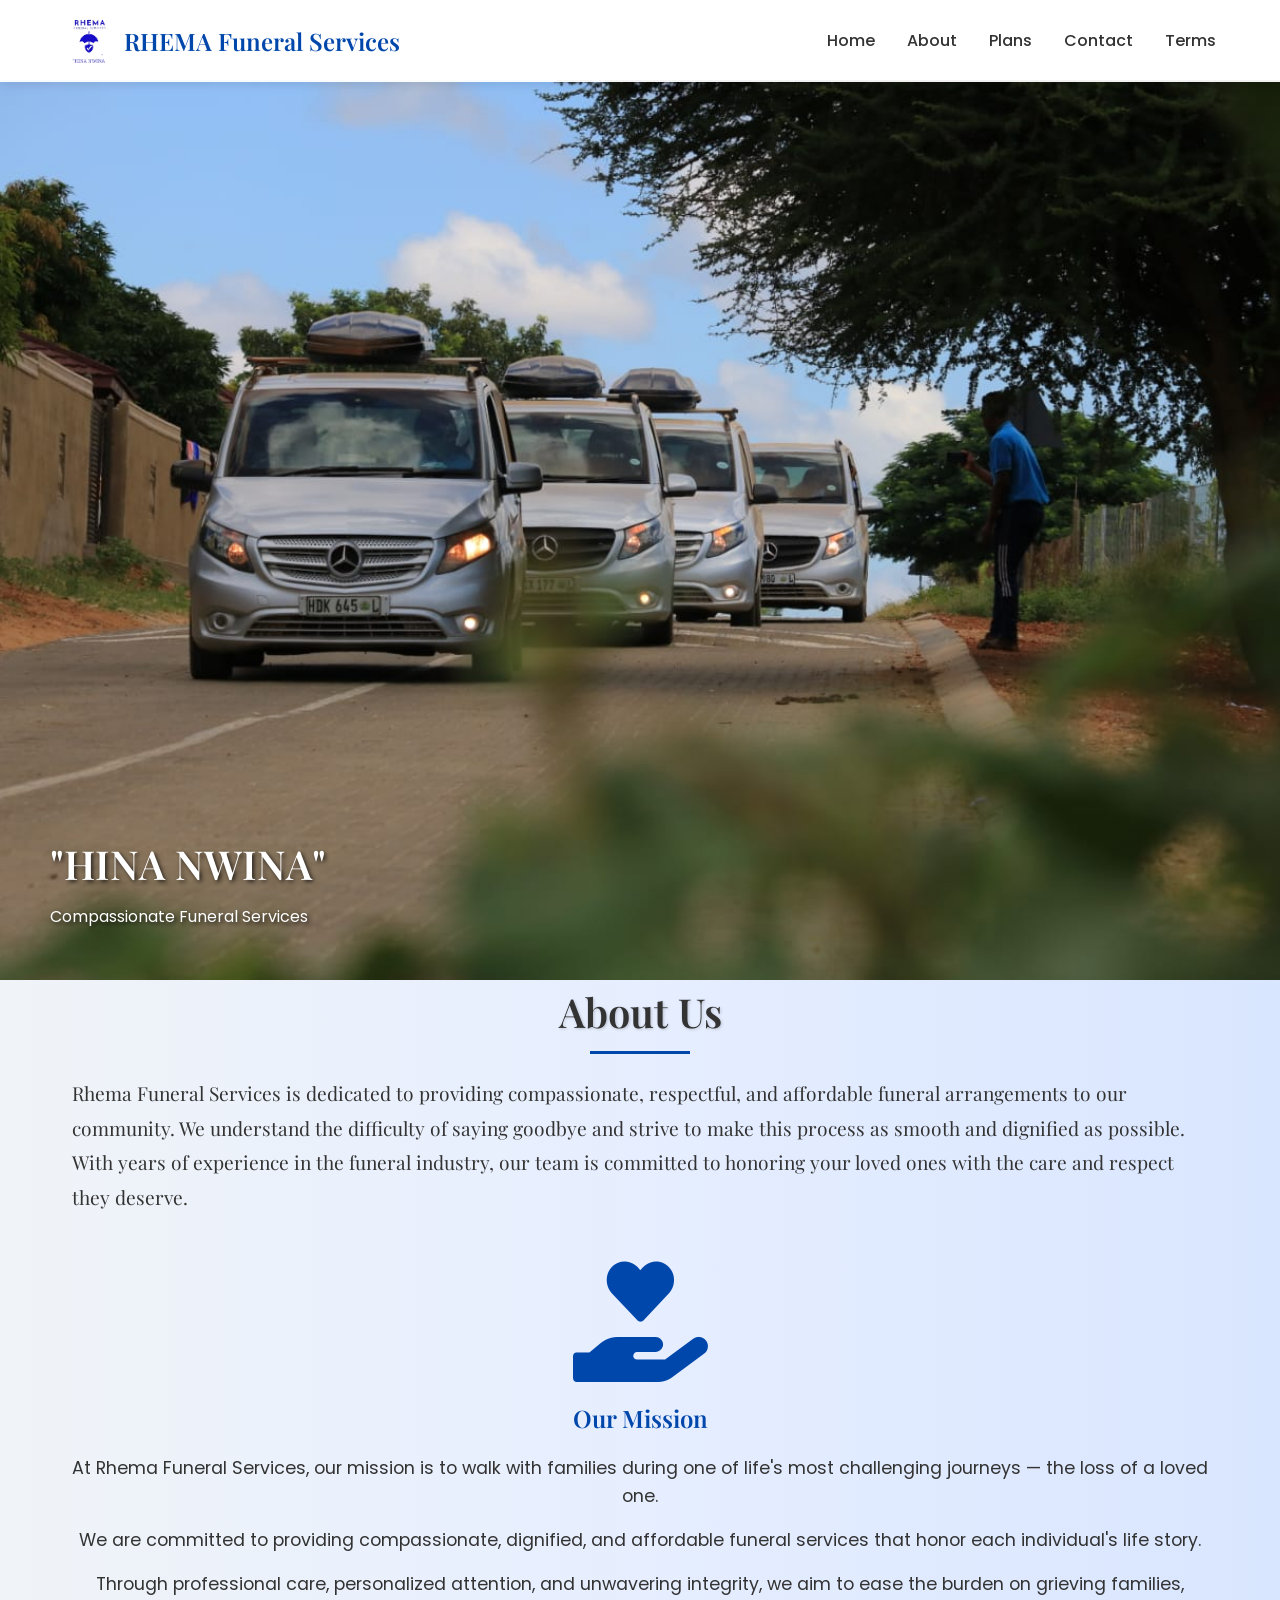
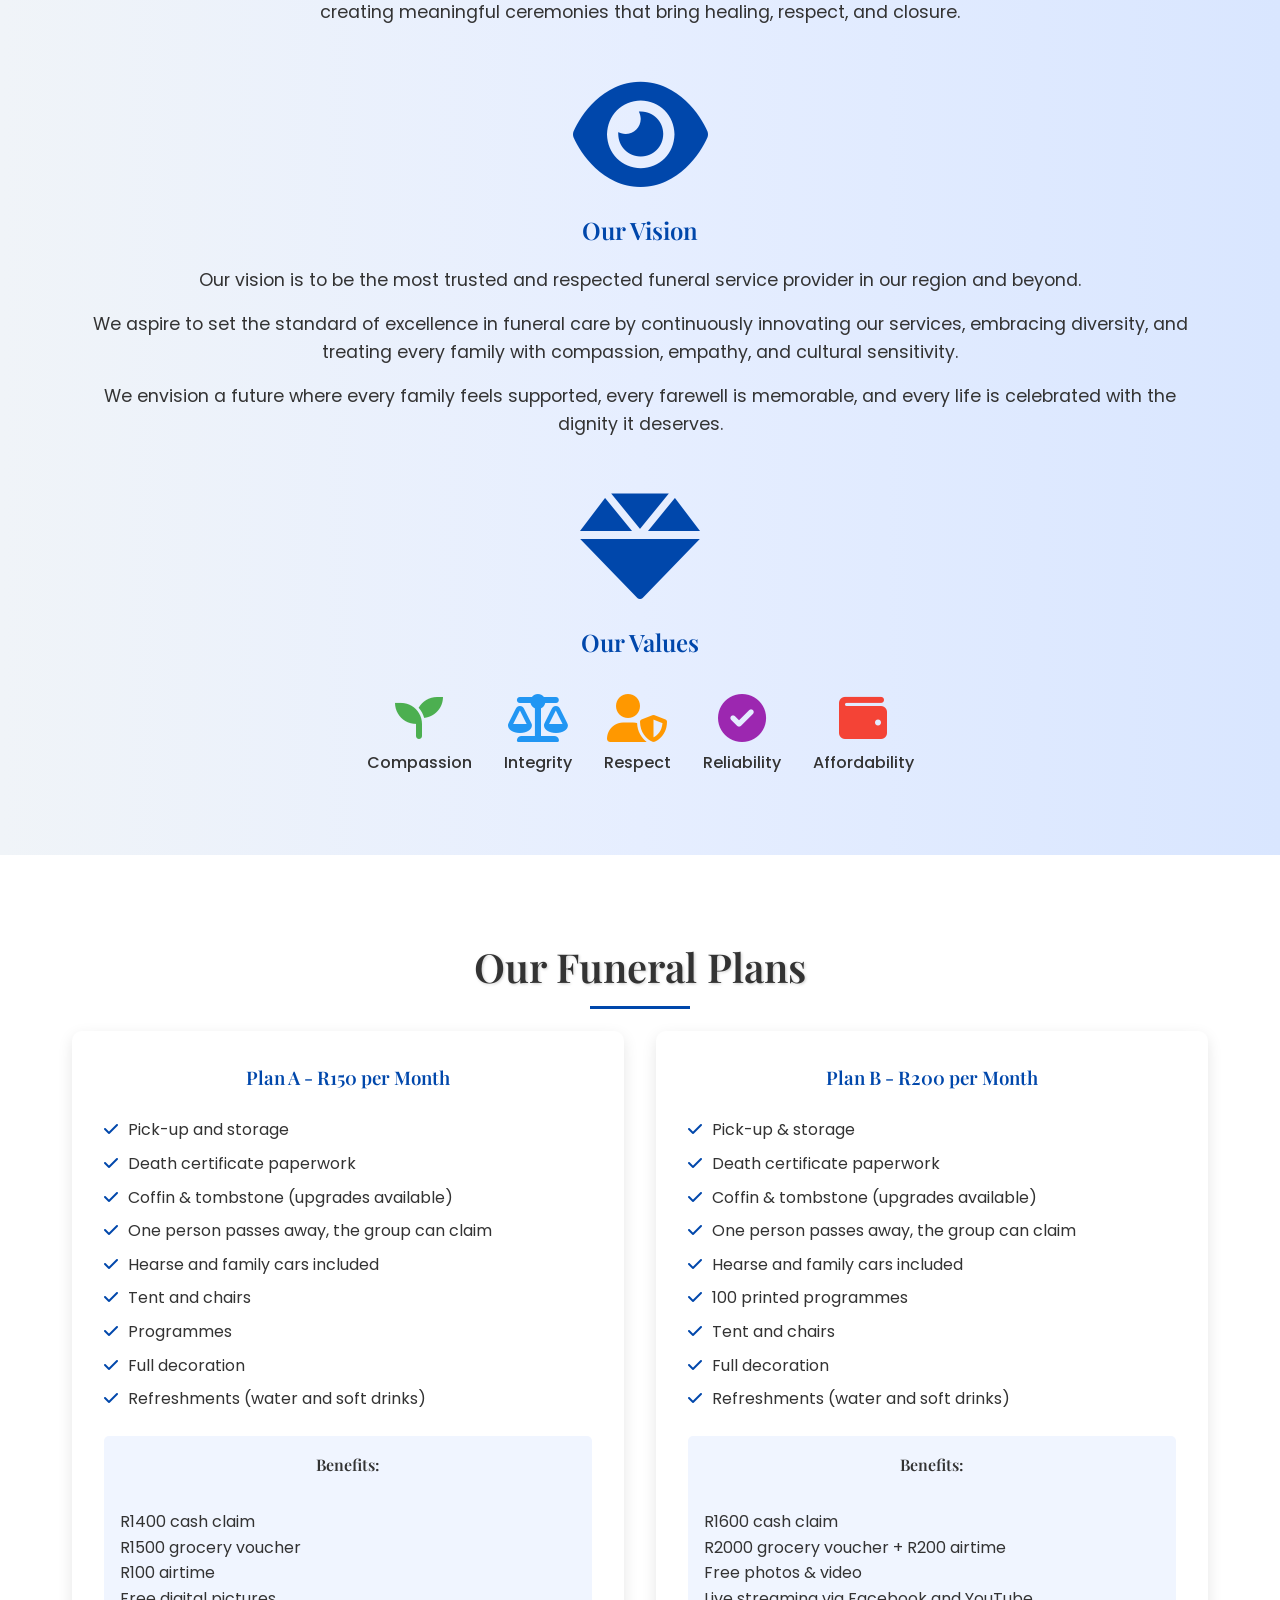
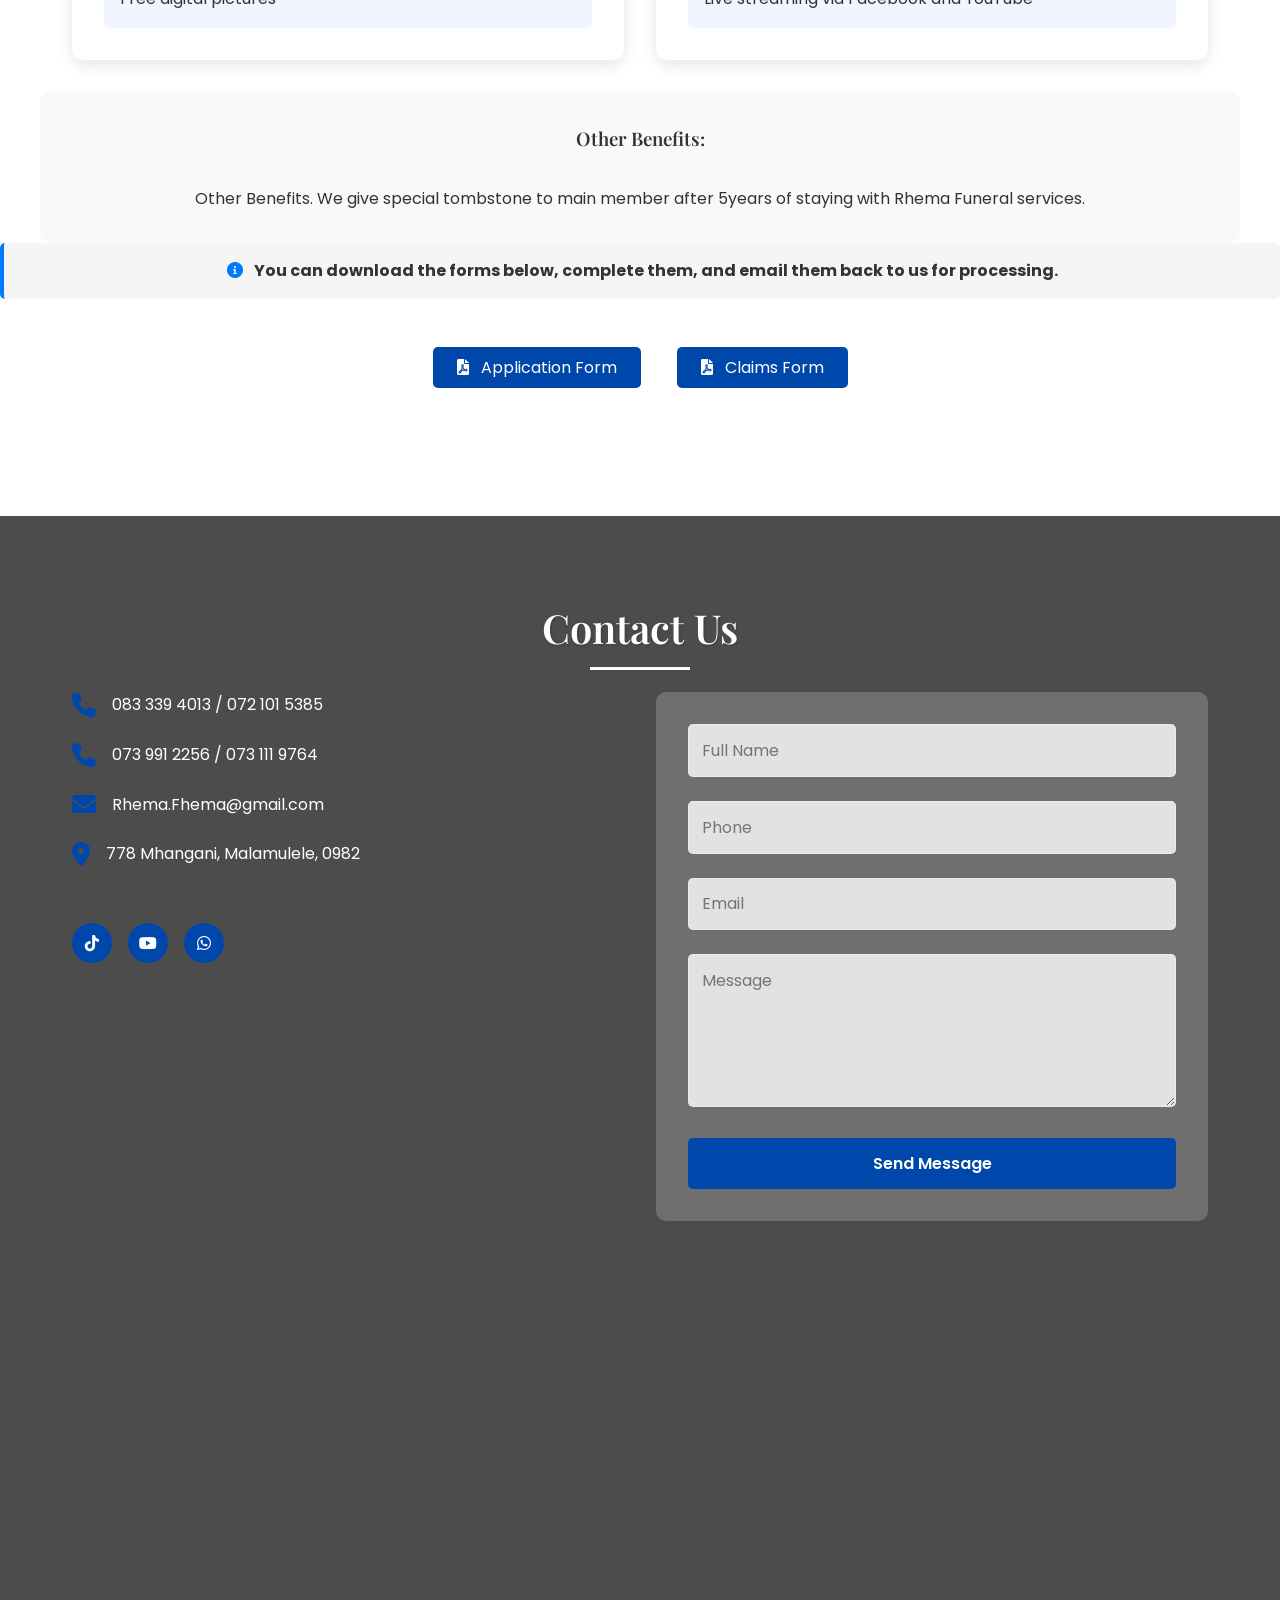
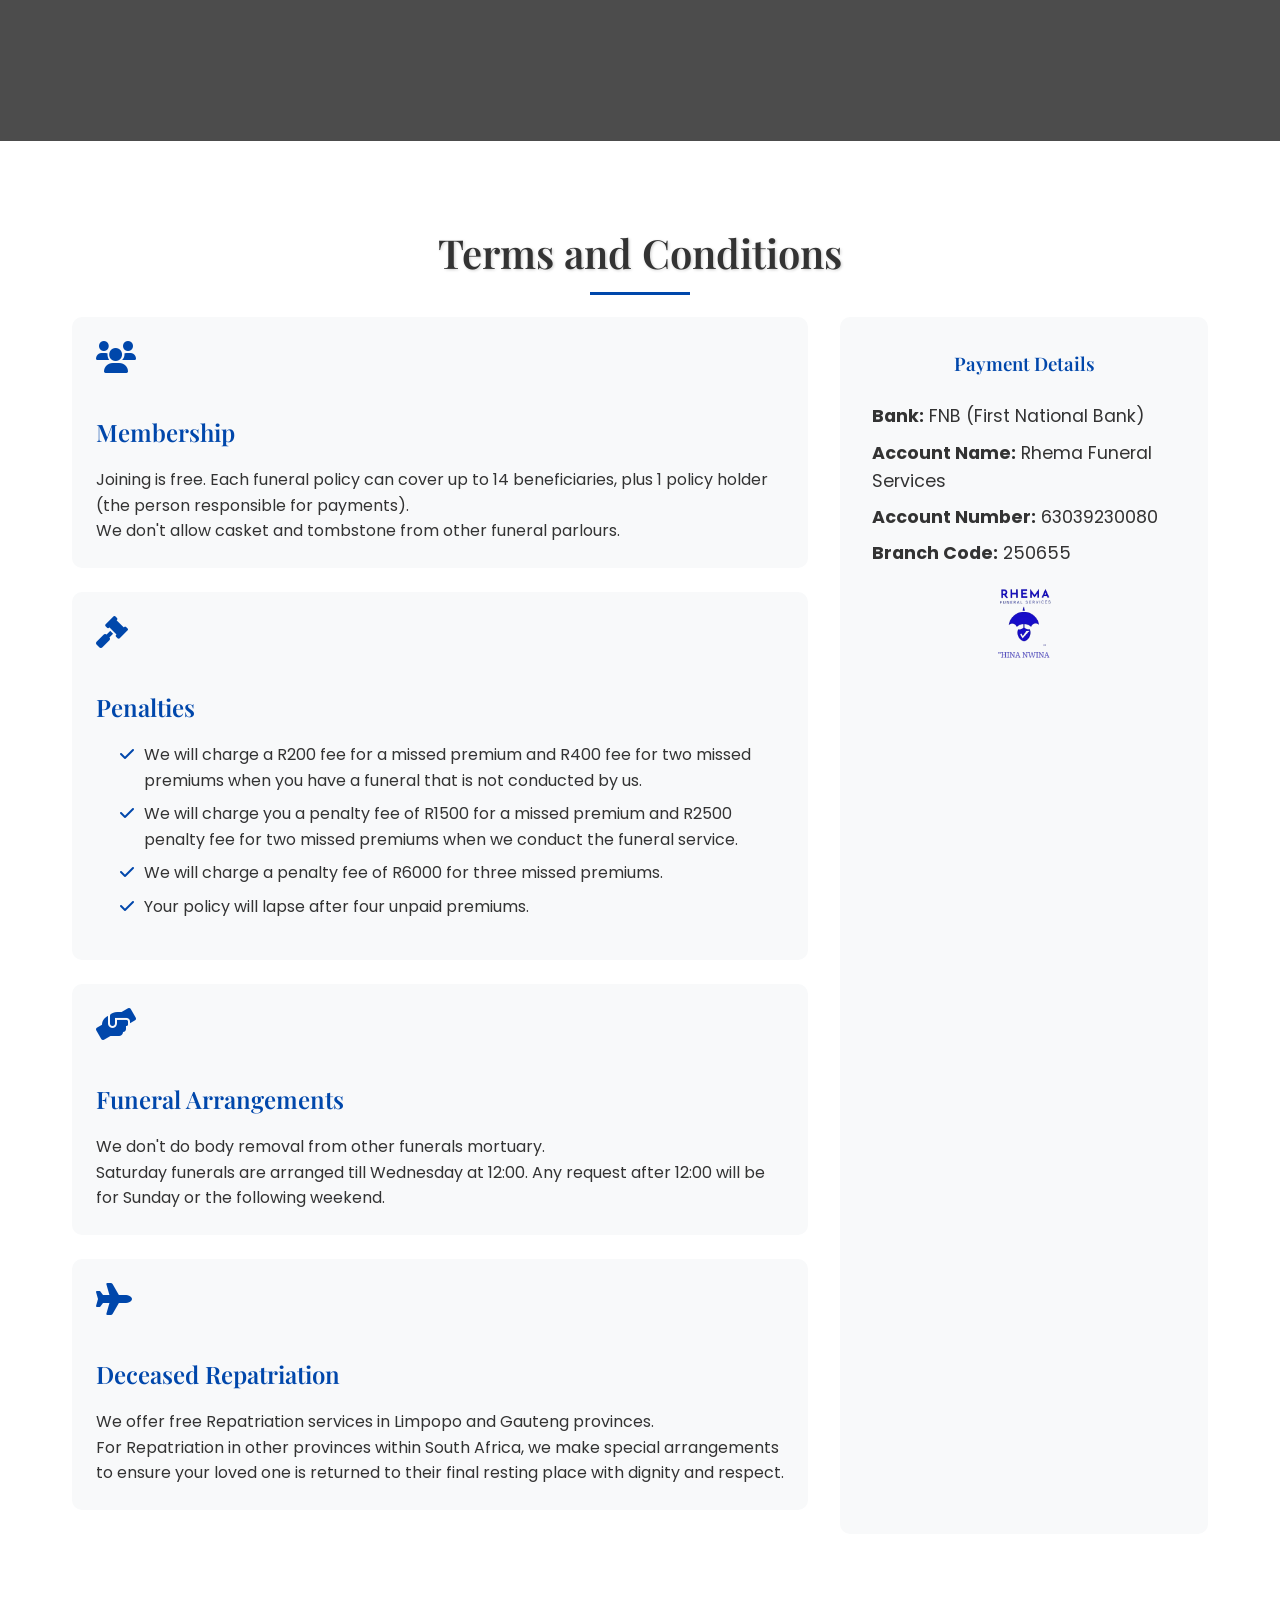
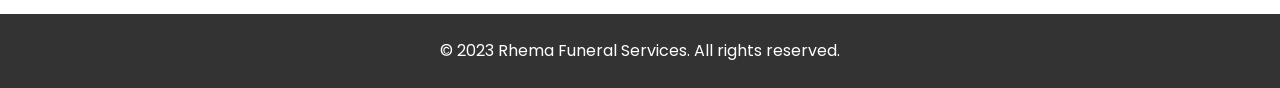
==== commit f4ad4d11: "Update index.html" ====
--- a/index.html
+++ b/index.html
@@ -302,7 +302,7 @@
     </section>
 
     <footer>
-        <p data-aos="fade-up">&copy; 2023 Rhema Funeral Services. All rights reserved.</p>
+        <p>&copy; 2023 Rhema Funeral Services. All rights reserved.</p>
     </footer>
 
     <script src="https://unpkg.com/aos@2.3.1/dist/aos.js"></script>
--- a/style.css
+++ b/style.css
@@ -785,9 +785,28 @@
     }
 }
 
+
+
 @media (max-width: 768px) {
     [data-aos] {
         transform: none !important;
         transition: none !important;
     }
 }
+
+.download-info {
+    background-color: #f5f5f5;
+    padding: 15px;
+    border-left: 4px solid #007BFF;
+    margin-bottom: 20px;
+    border-radius: 5px;
+    text-align: center; /* Center the text */
+    font-weight: bold; /* Make it bold */
+    font-size: 16px;
+    color: #333;
+}
+
+.download-info i {
+    color: #007BFF;
+    margin-right: 8px;
+}
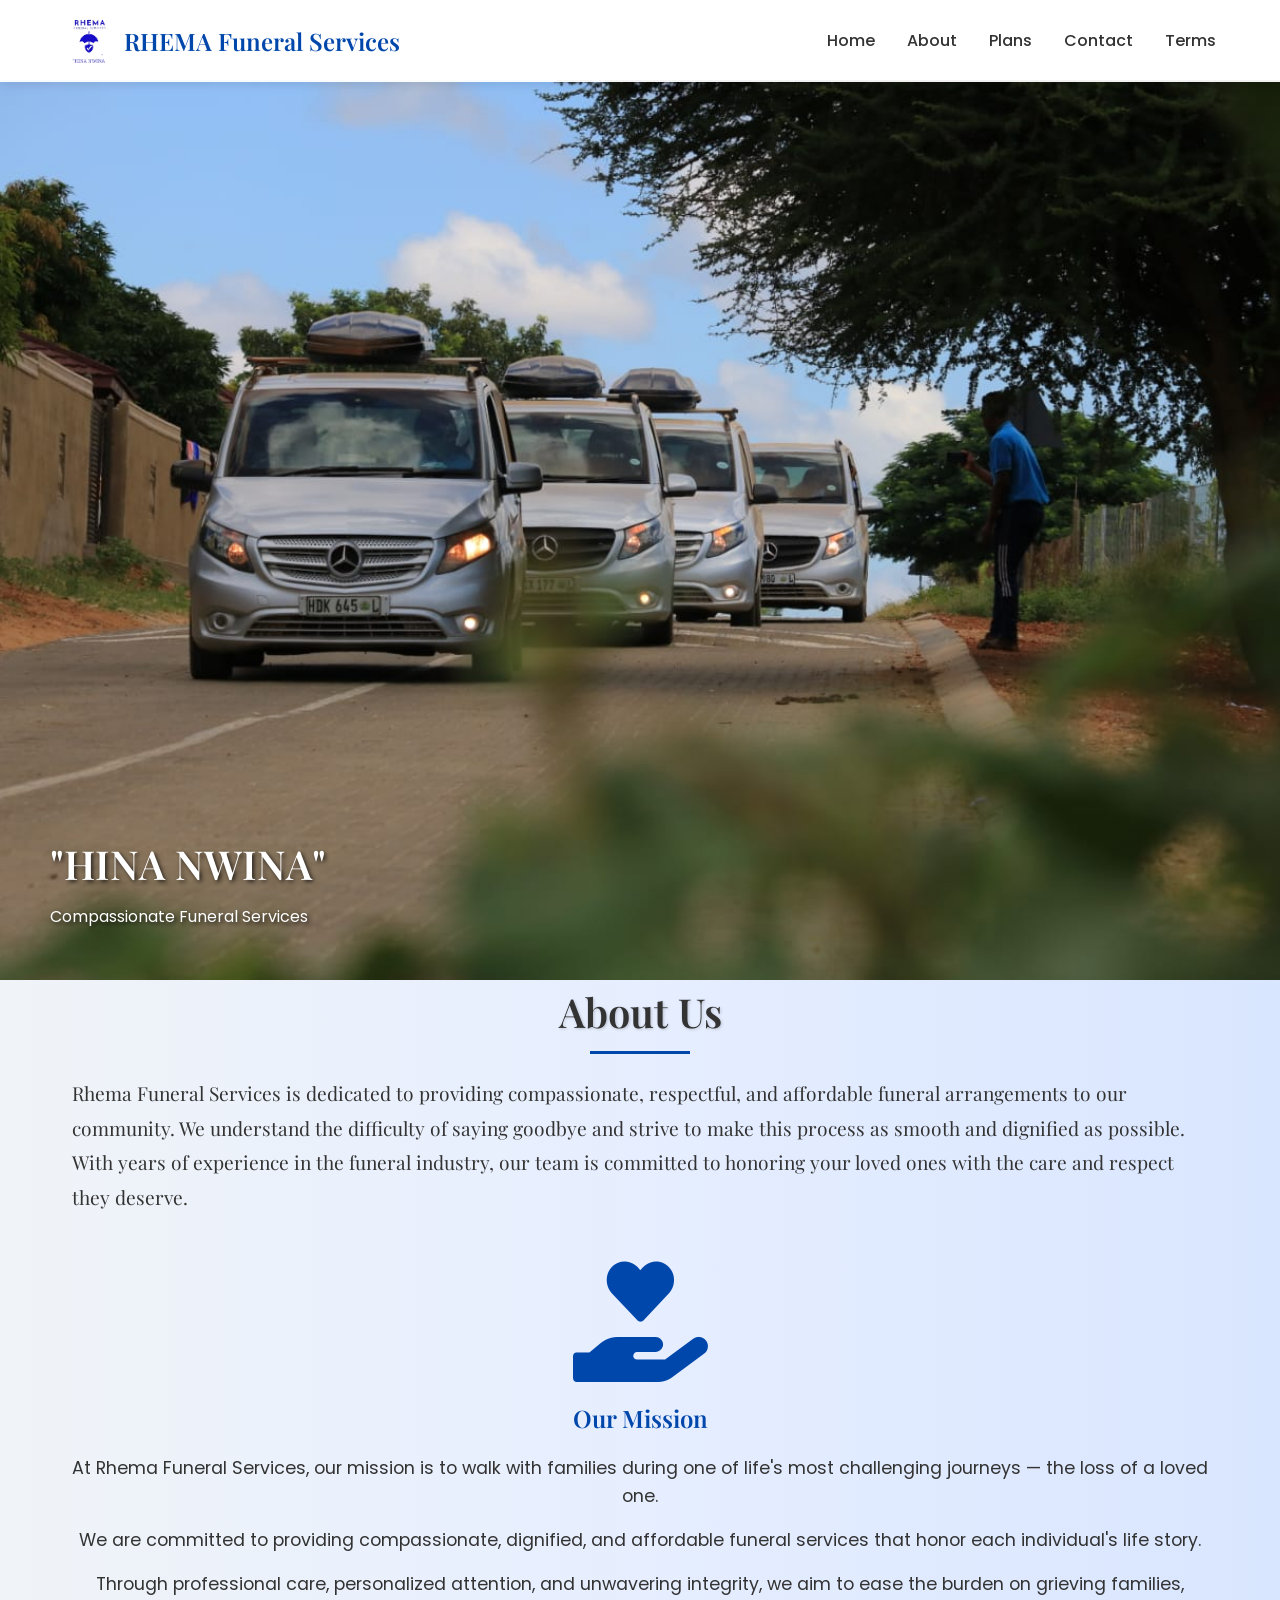
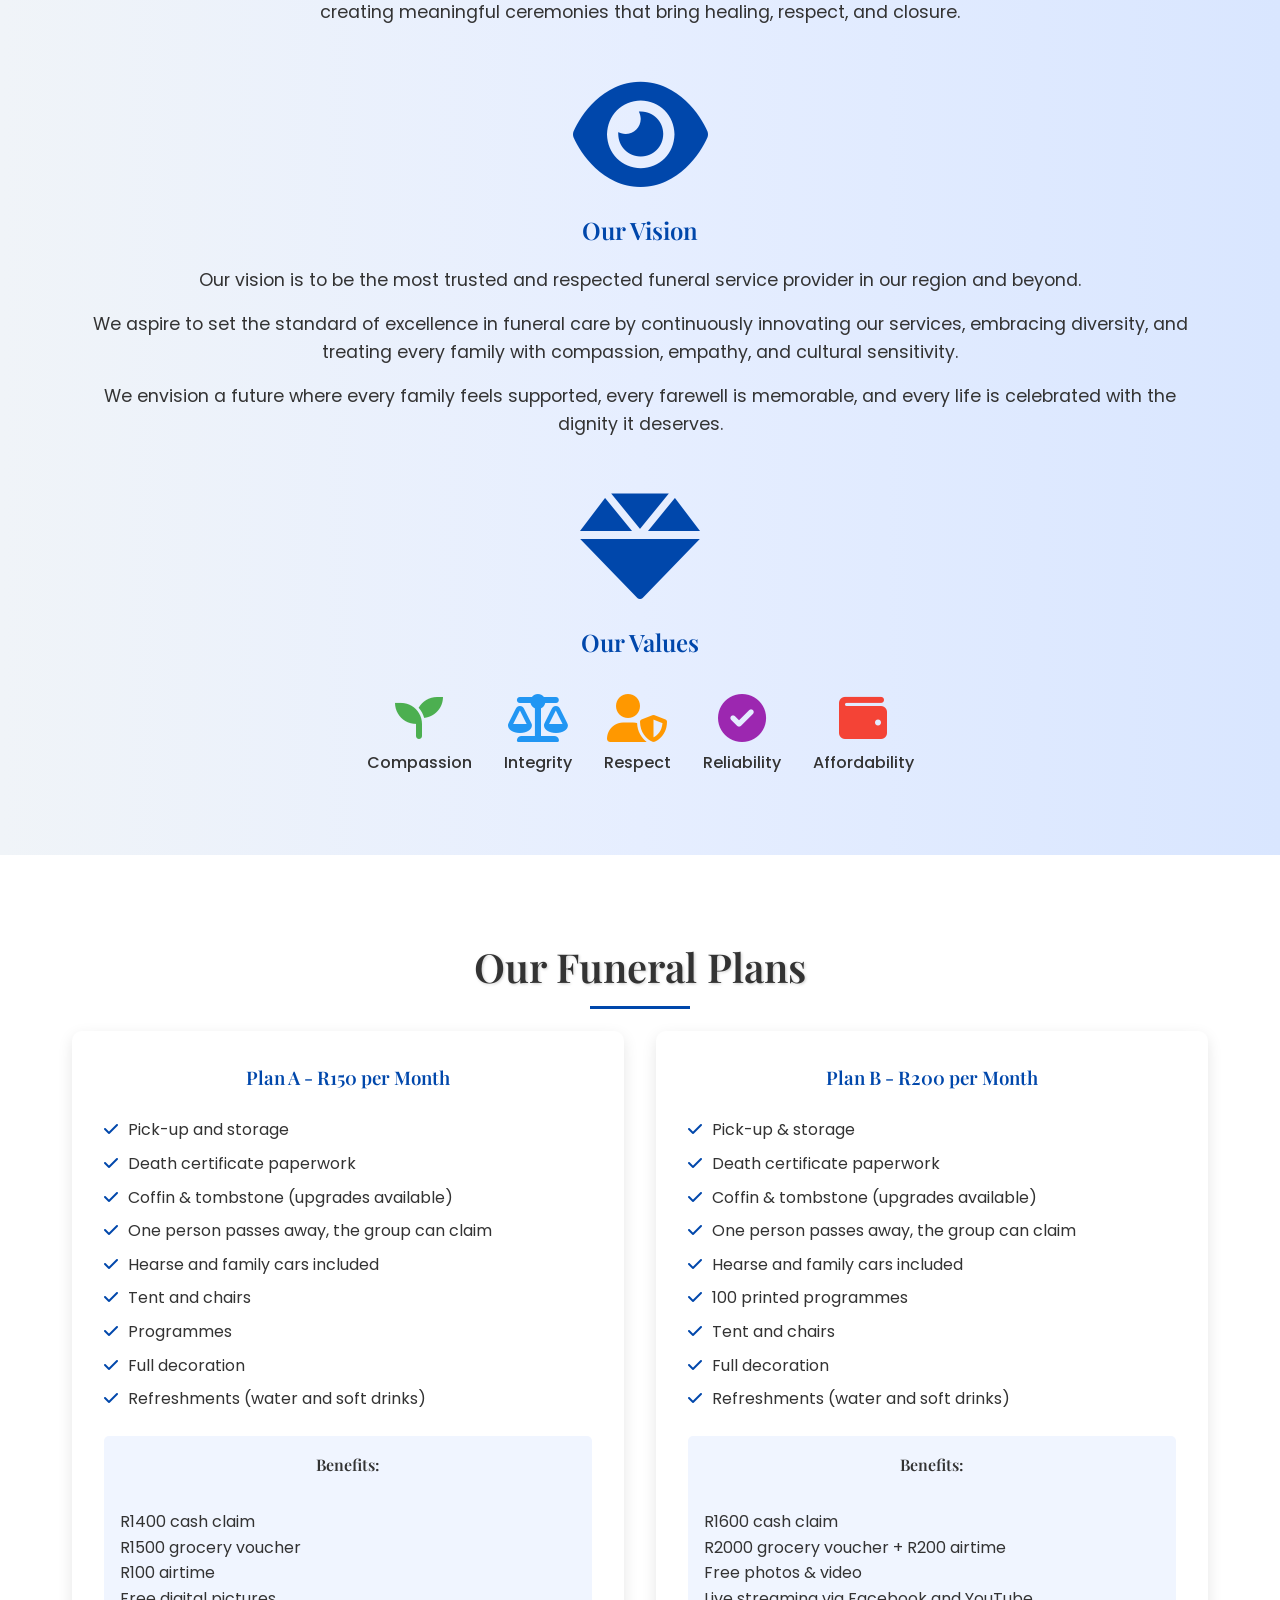
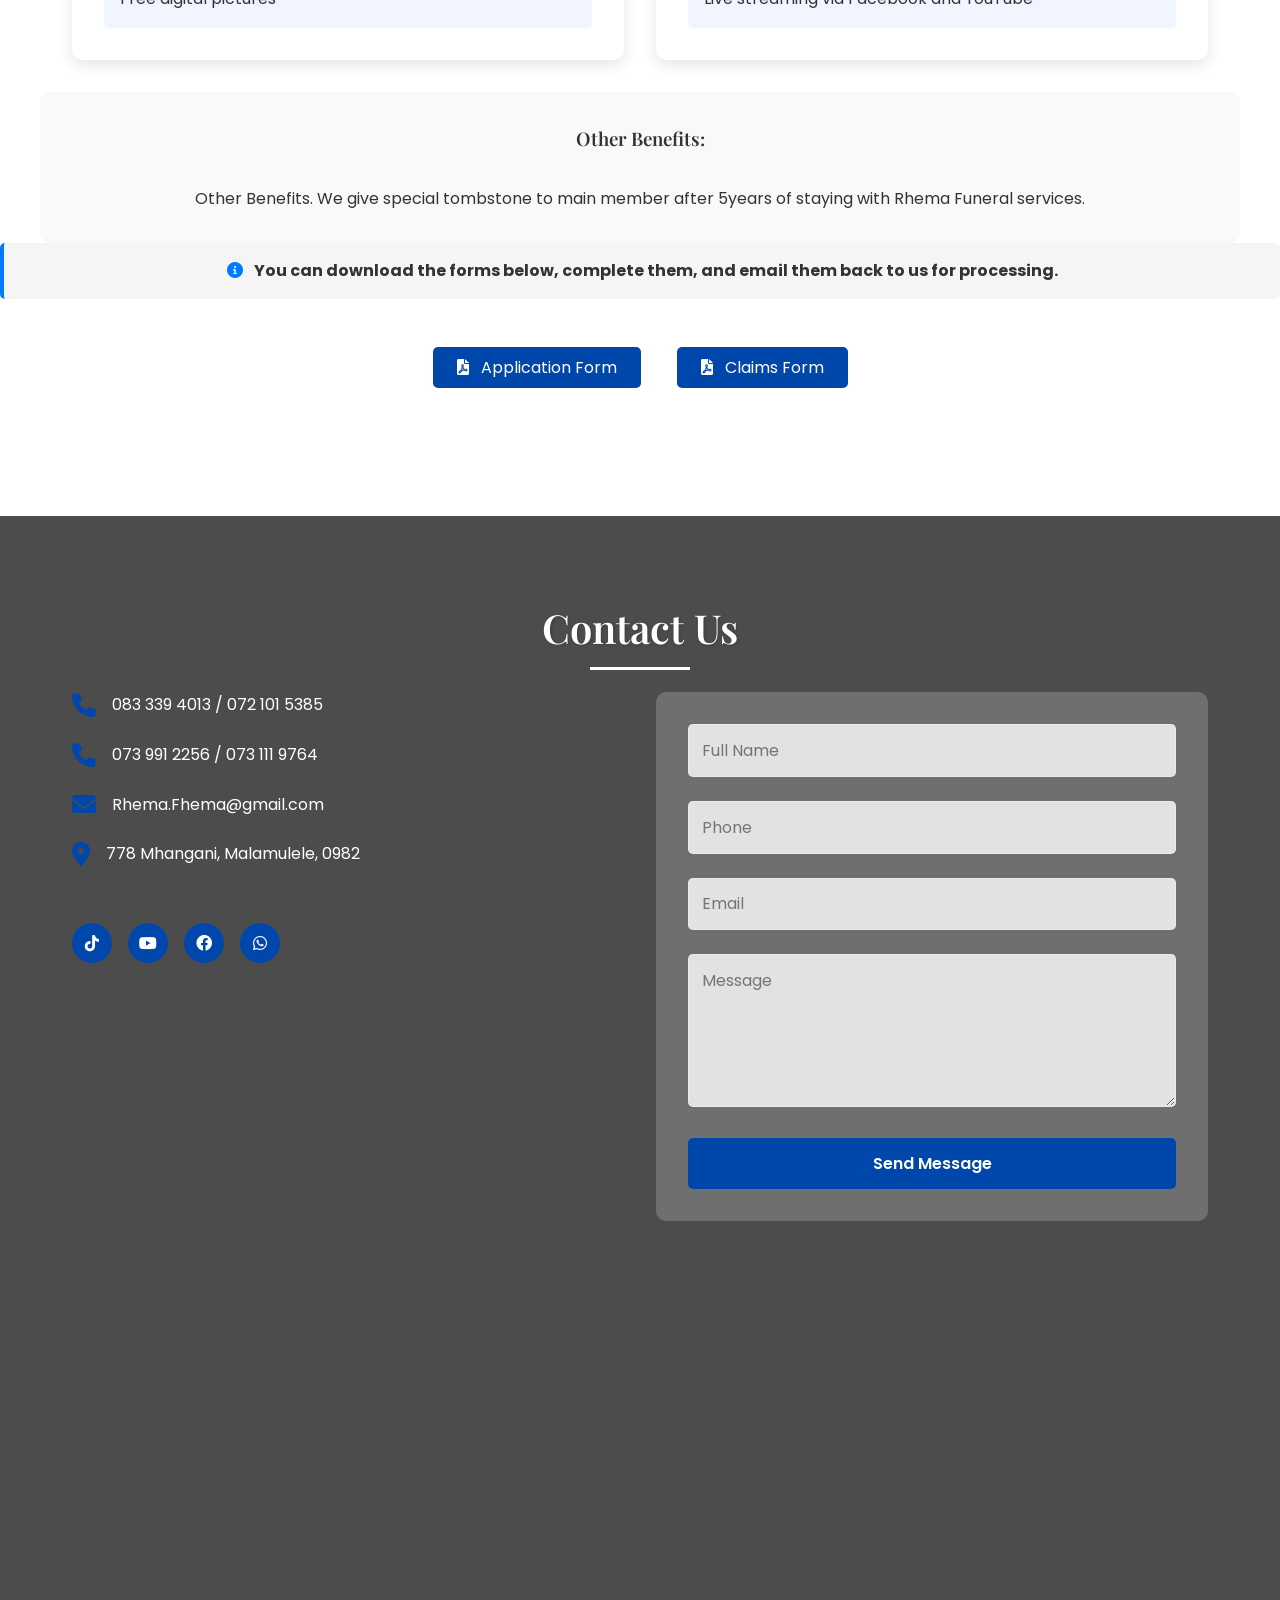
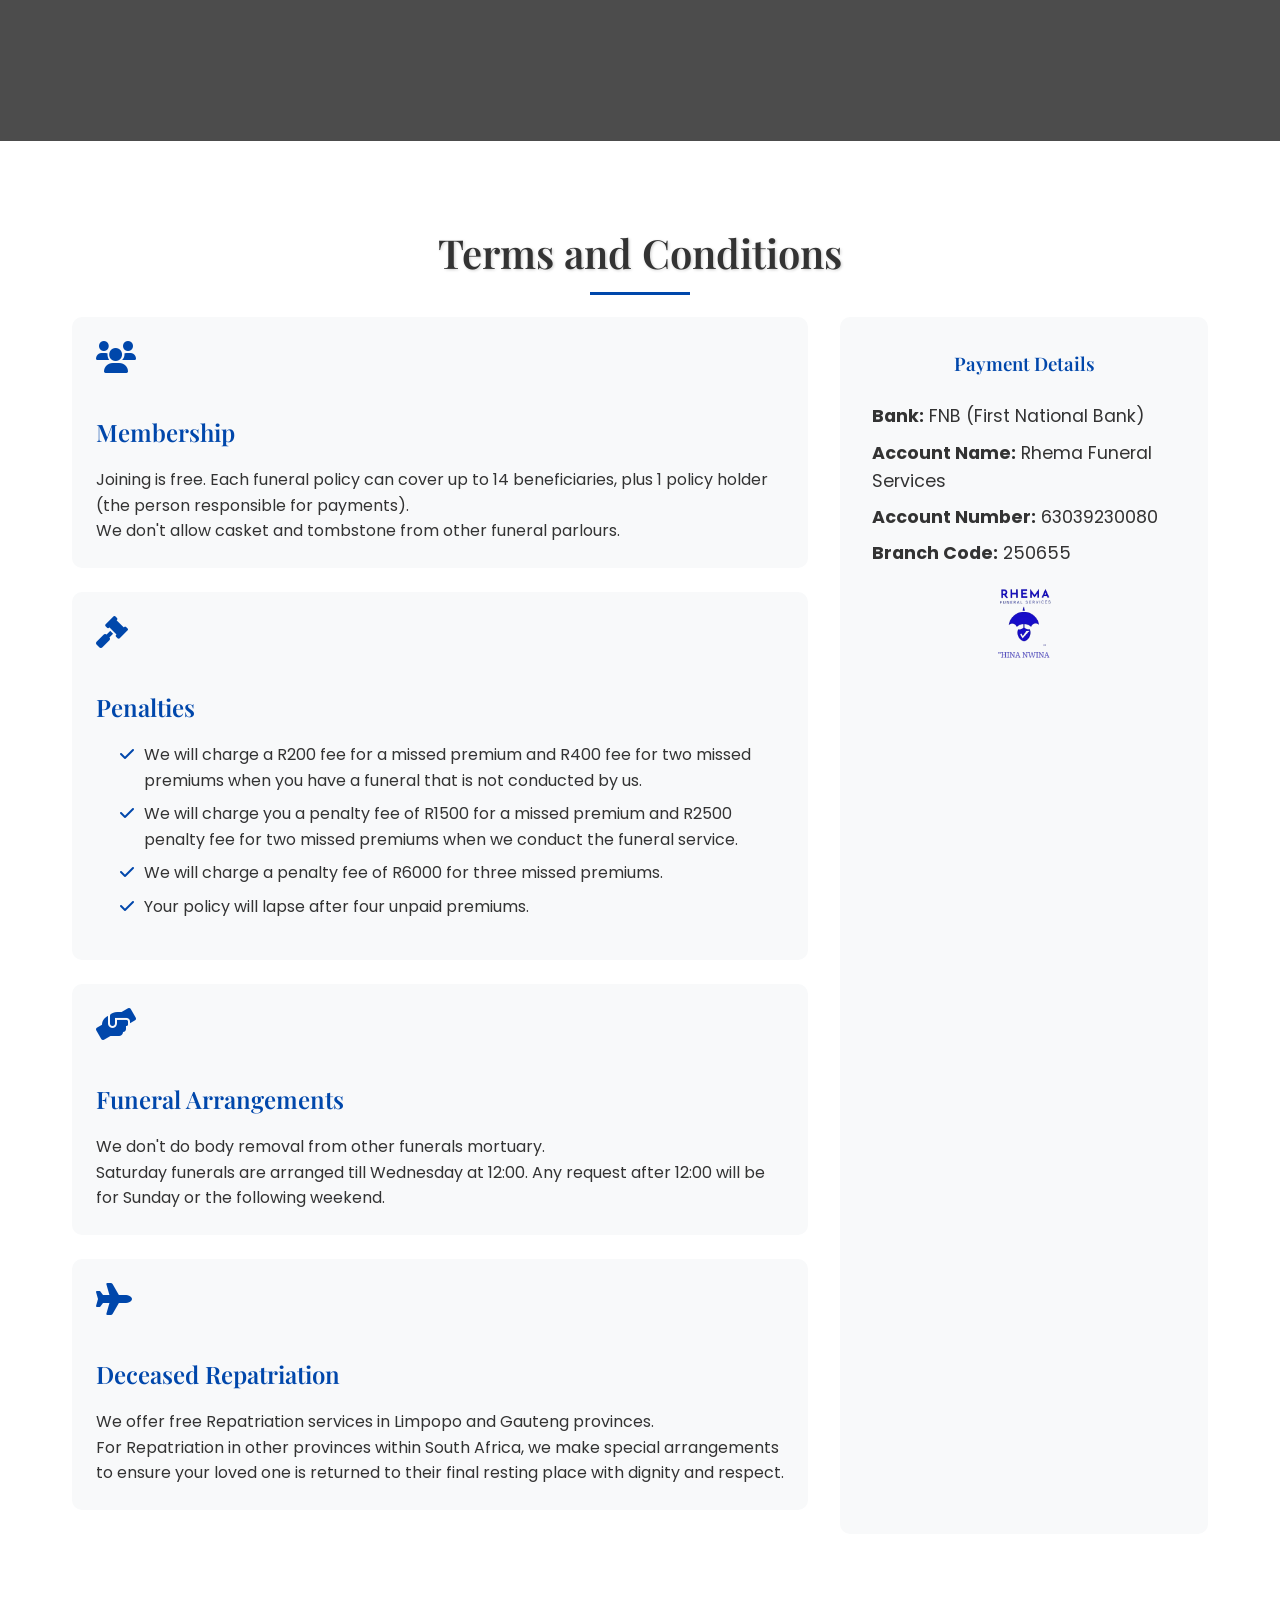
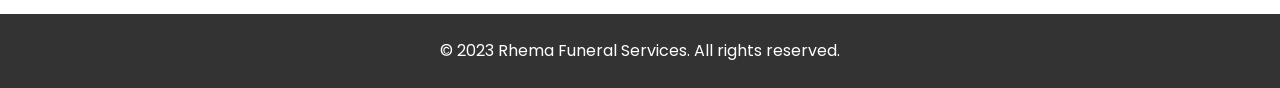
==== commit db7854c1: "Update index.html" ====
--- a/index.html
+++ b/index.html
@@ -228,6 +228,7 @@
                 <div class="social-links" data-aos="fade-up">
                     <a href="https://www.tiktok.com/@rhema_funeral_services?_t=ZM-8vrCMRRxwLG&_r=1" target="_blank"><i class="fab fa-tiktok"></i></a>
                     <a href="https://www.youtube.com/watch?v=uZxoAJQATSY&ab_channel=RMGVIDEOS" target="_blank"><i class="fab fa-youtube"></i></a>
+                    <a href="https://www.facebook.com/share/16VTcPFeRb/" target="_blank"><i class="fab fa-facebook"></i></a>
                     <a href="https://wa.me/27833394013" target="_blank"><i class="fab fa-whatsapp"></i></a>
                 </div>
             </div>
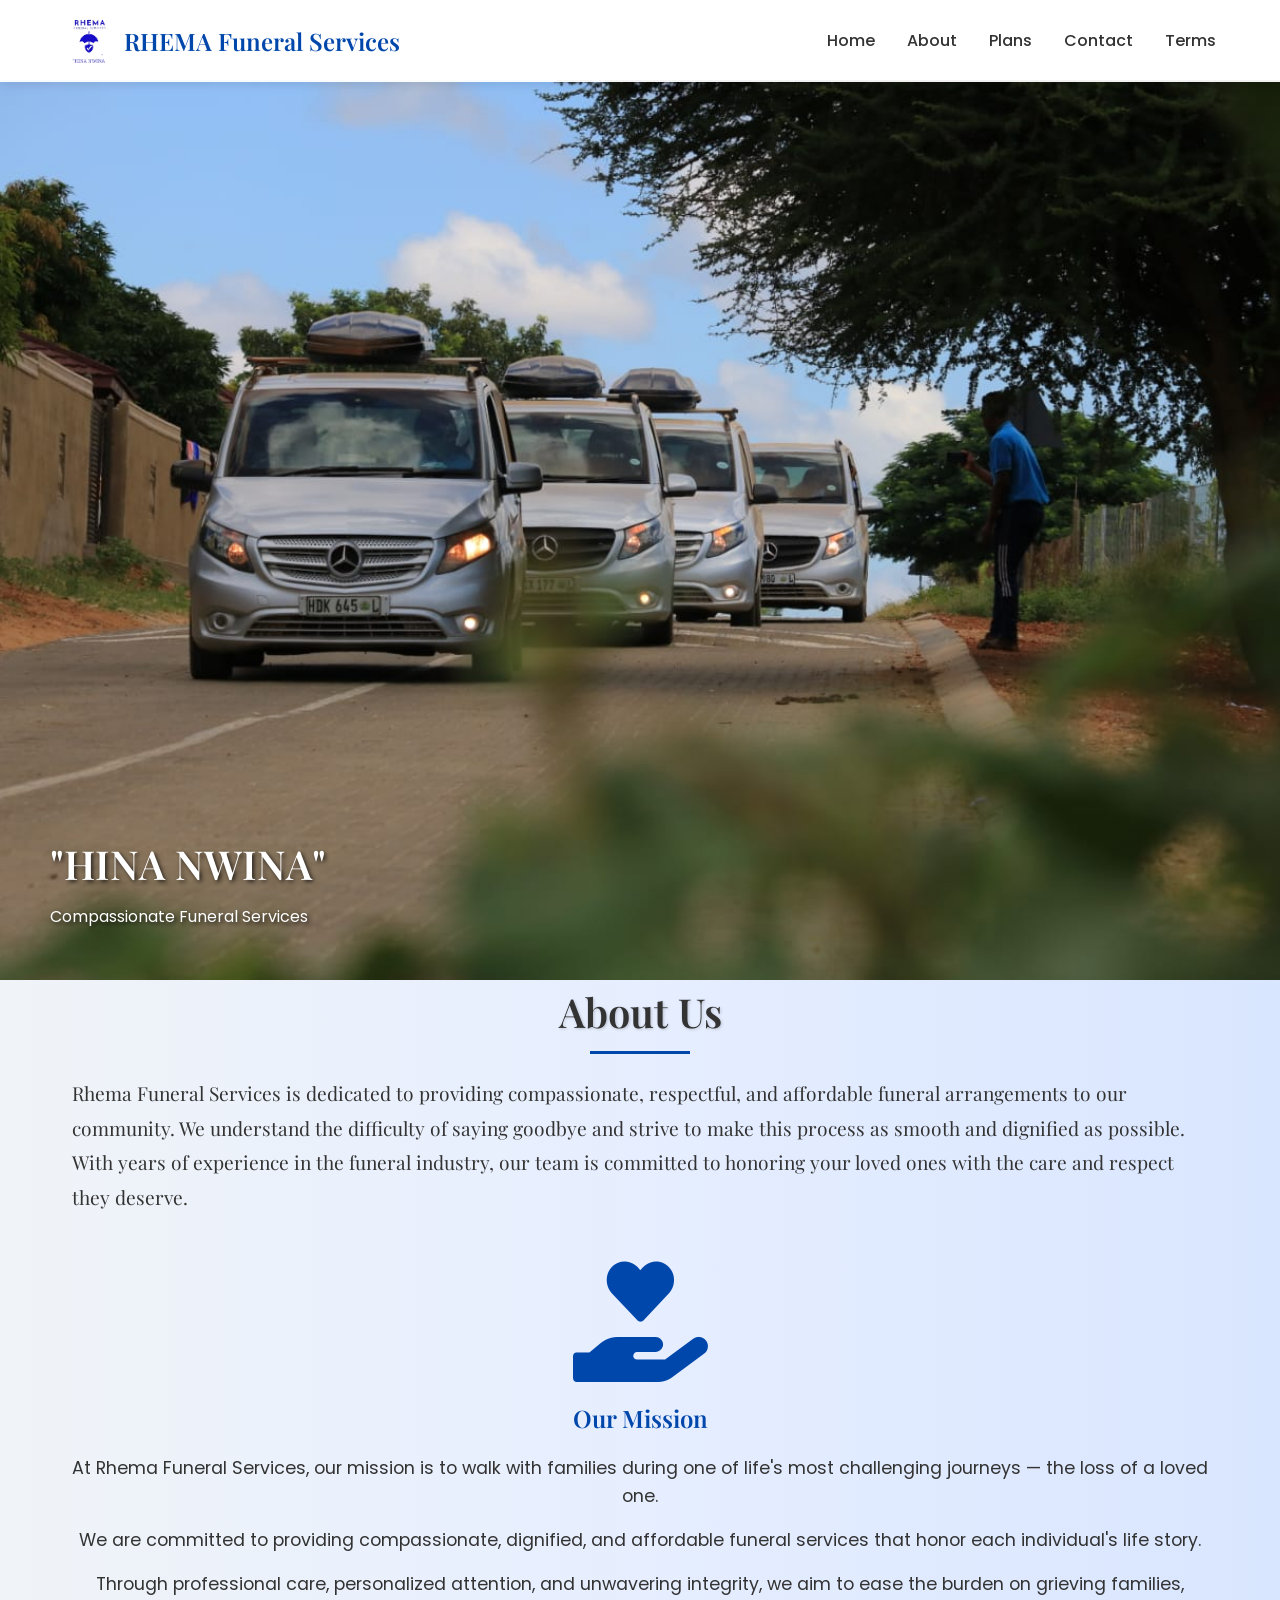
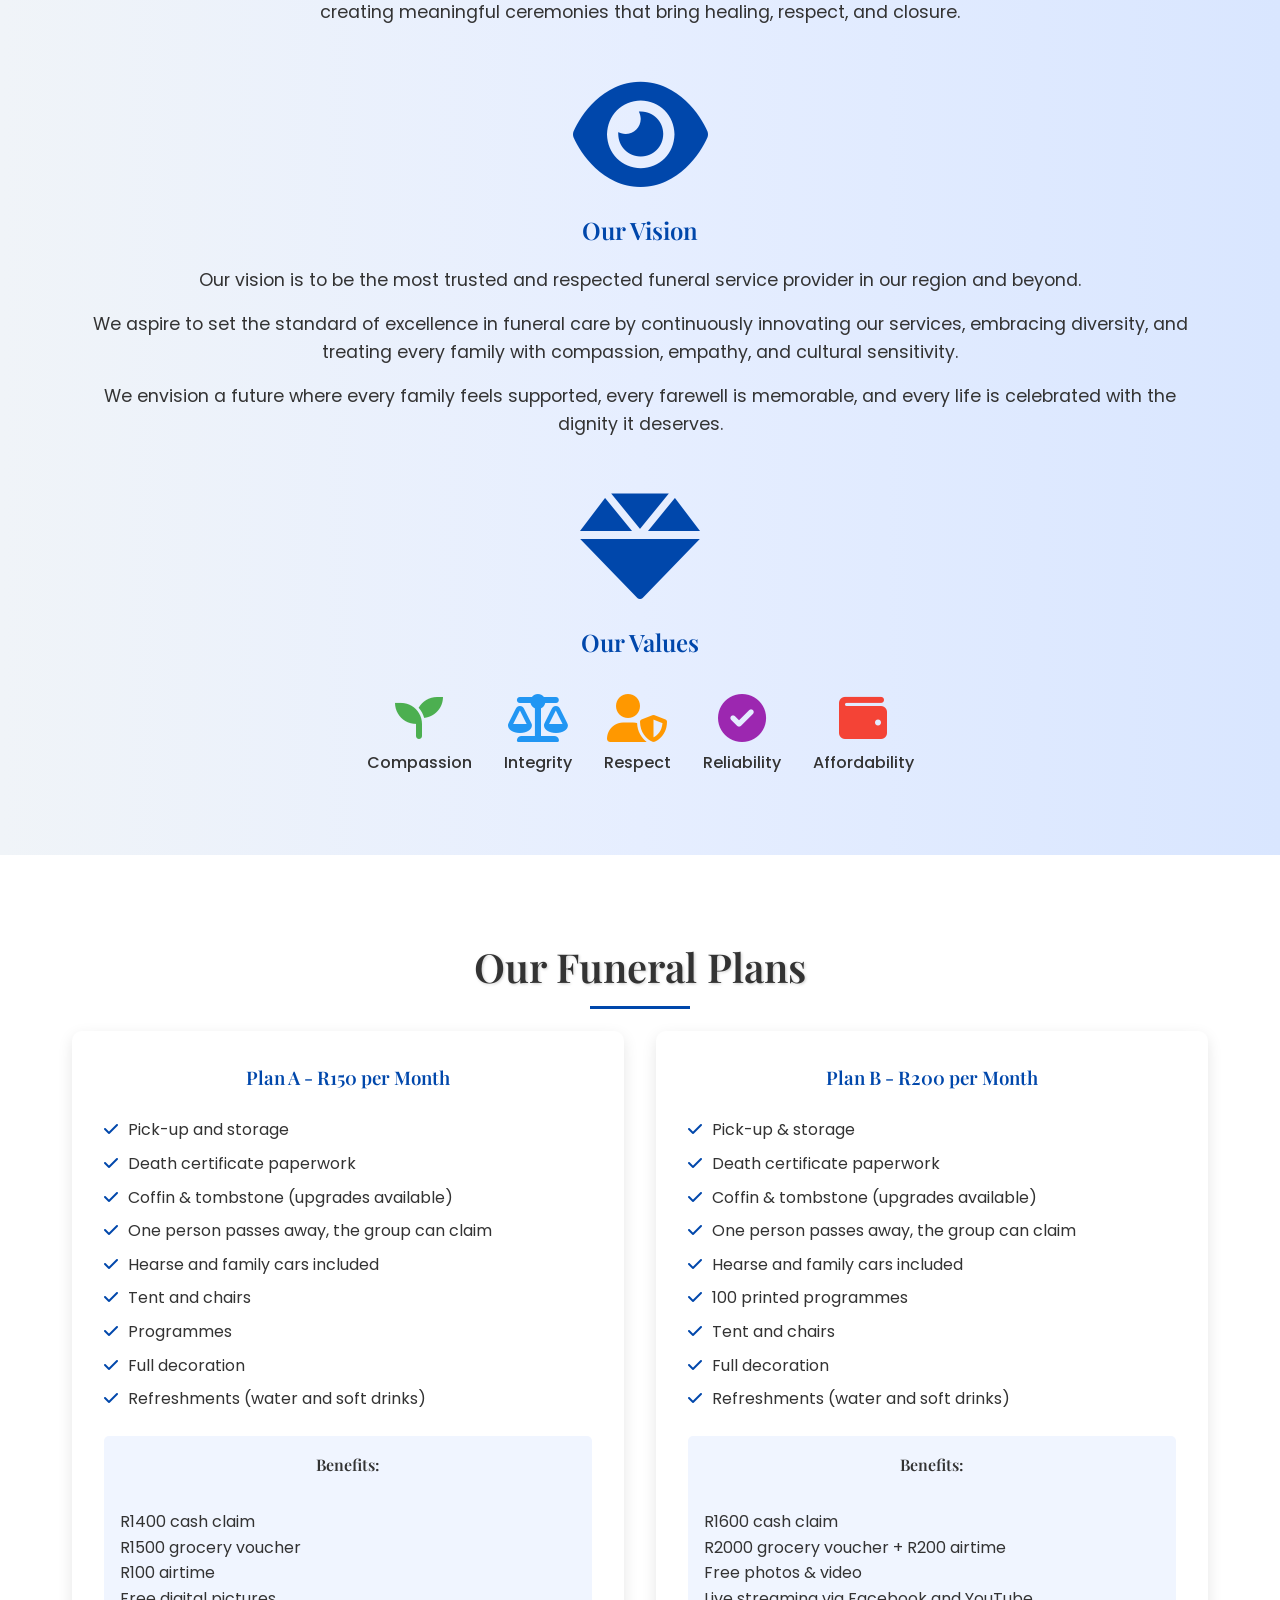
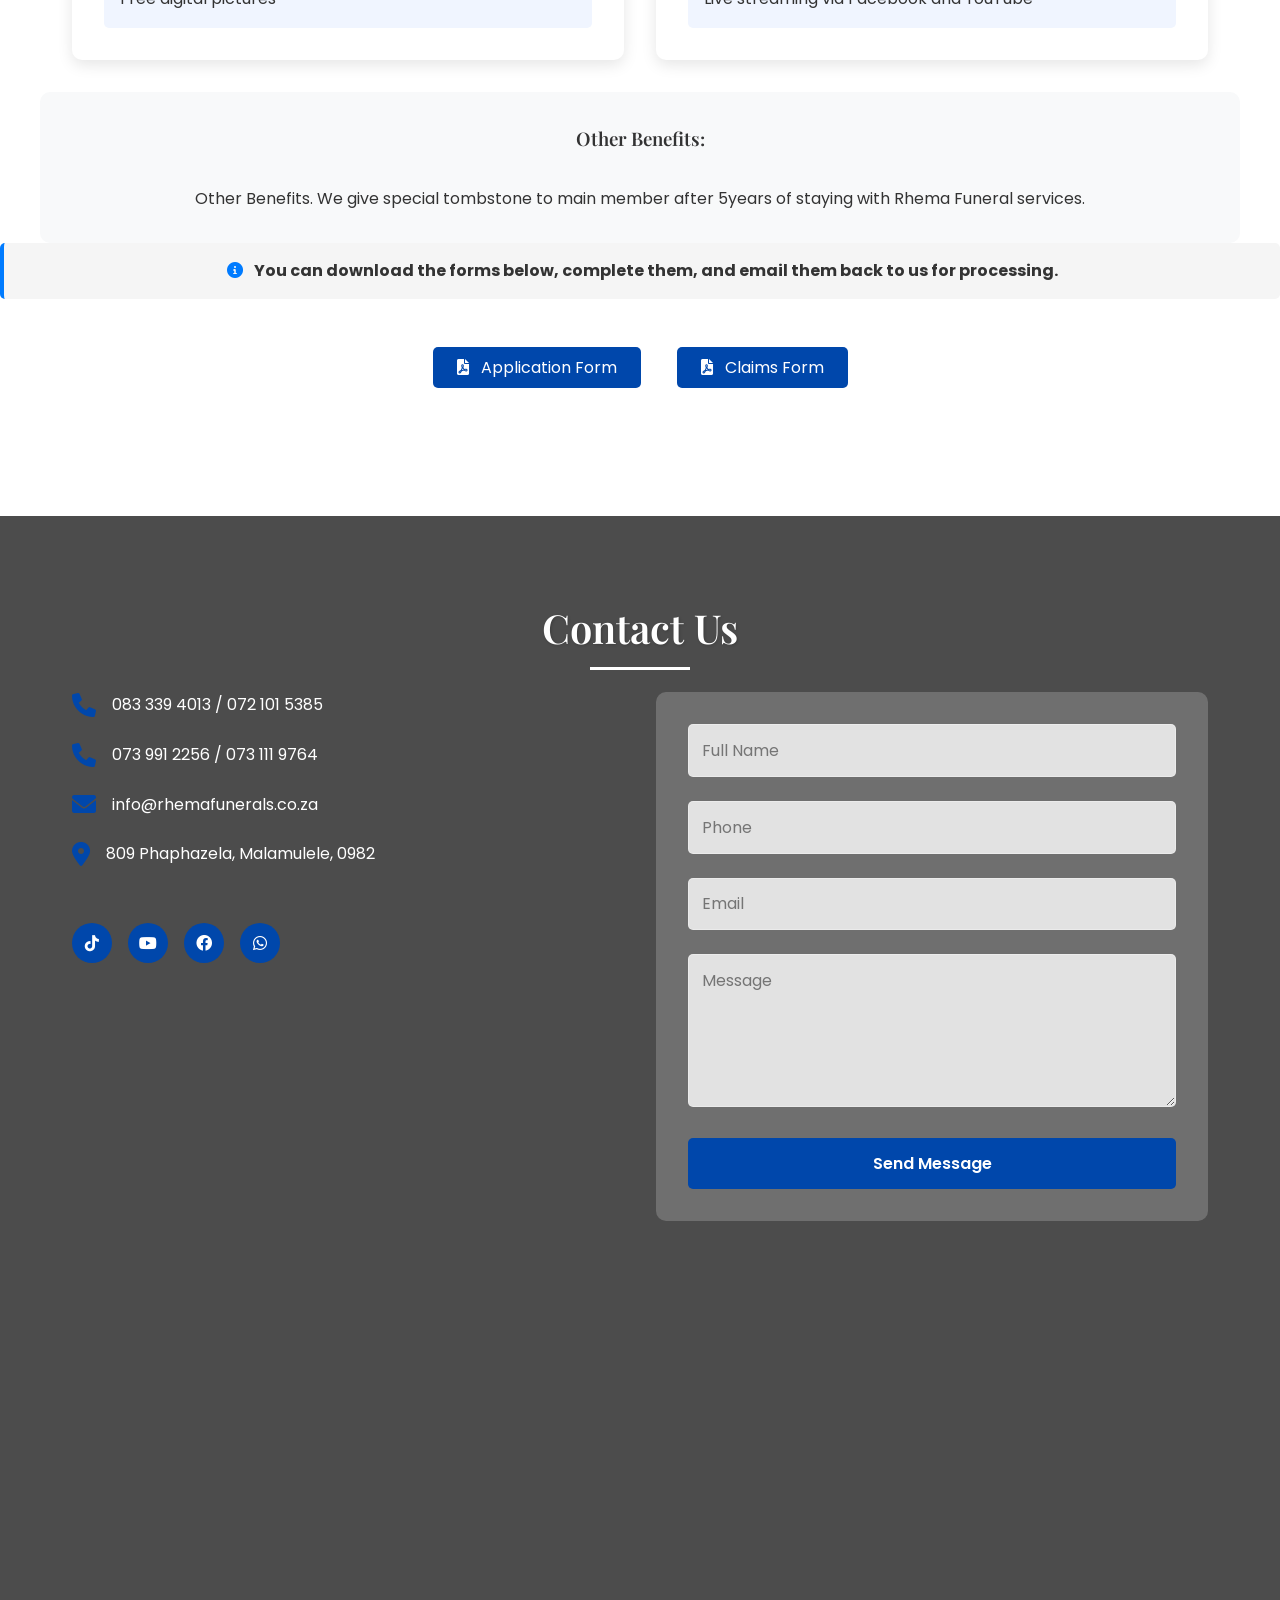
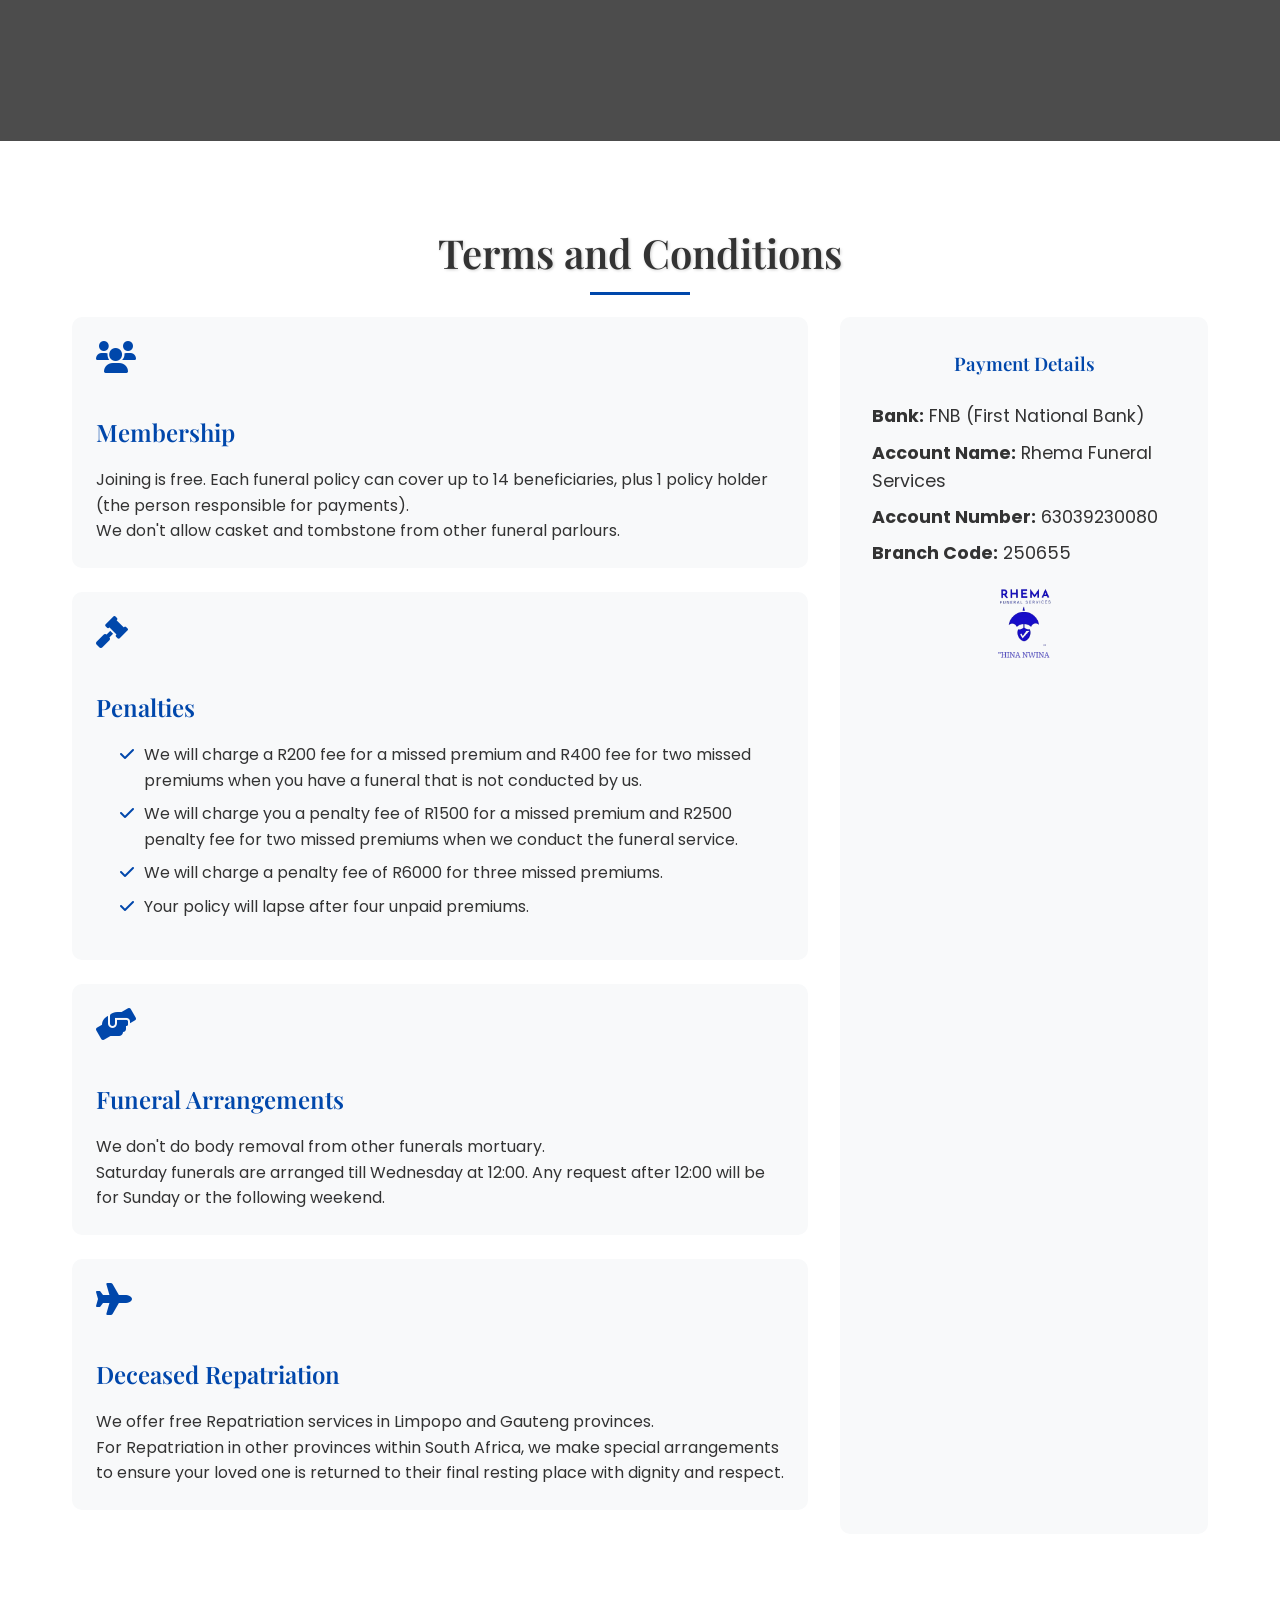
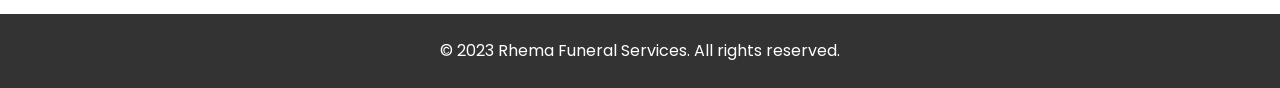
==== commit 947c0ffe: "Update index.html" ====
--- a/index.html
+++ b/index.html
@@ -219,11 +219,11 @@
                 </div>
                 <div class="contact-item" data-aos="fade-up">
                     <i class="fas fa-envelope"></i>
-                    <p>Rhema.Fhema@gmail.com</p>
+                    <p>info@rhemafunerals.co.za</p>
                 </div>
                 <div class="contact-item" data-aos="fade-up">
                     <i class="fas fa-map-marker-alt"></i>
-                    <p>778 Mhangani, Malamulele, 0982</p>
+                    <p>809 Phaphazela, Malamulele, 0982</p>
                 </div>
                 <div class="social-links" data-aos="fade-up">
                     <a href="https://www.tiktok.com/@rhema_funeral_services?_t=ZM-8vrCMRRxwLG&_r=1" target="_blank"><i class="fab fa-tiktok"></i></a>
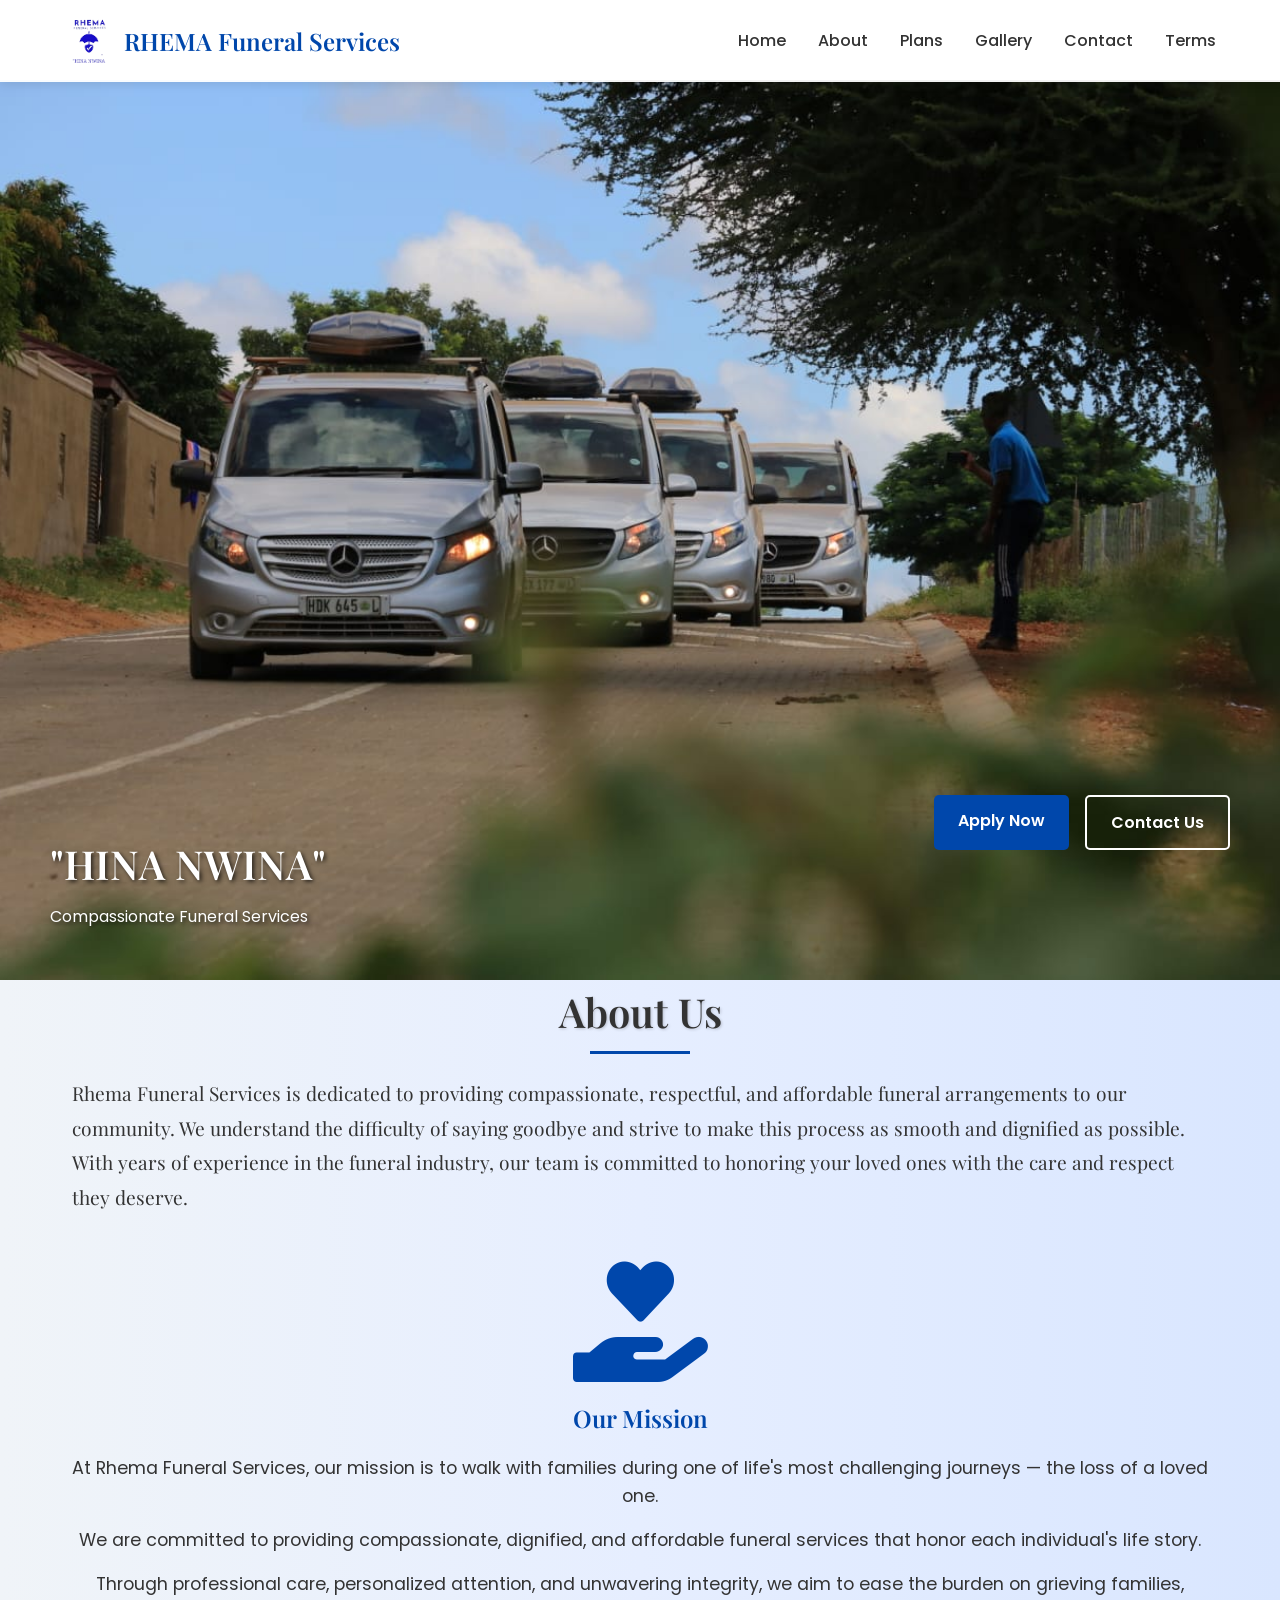
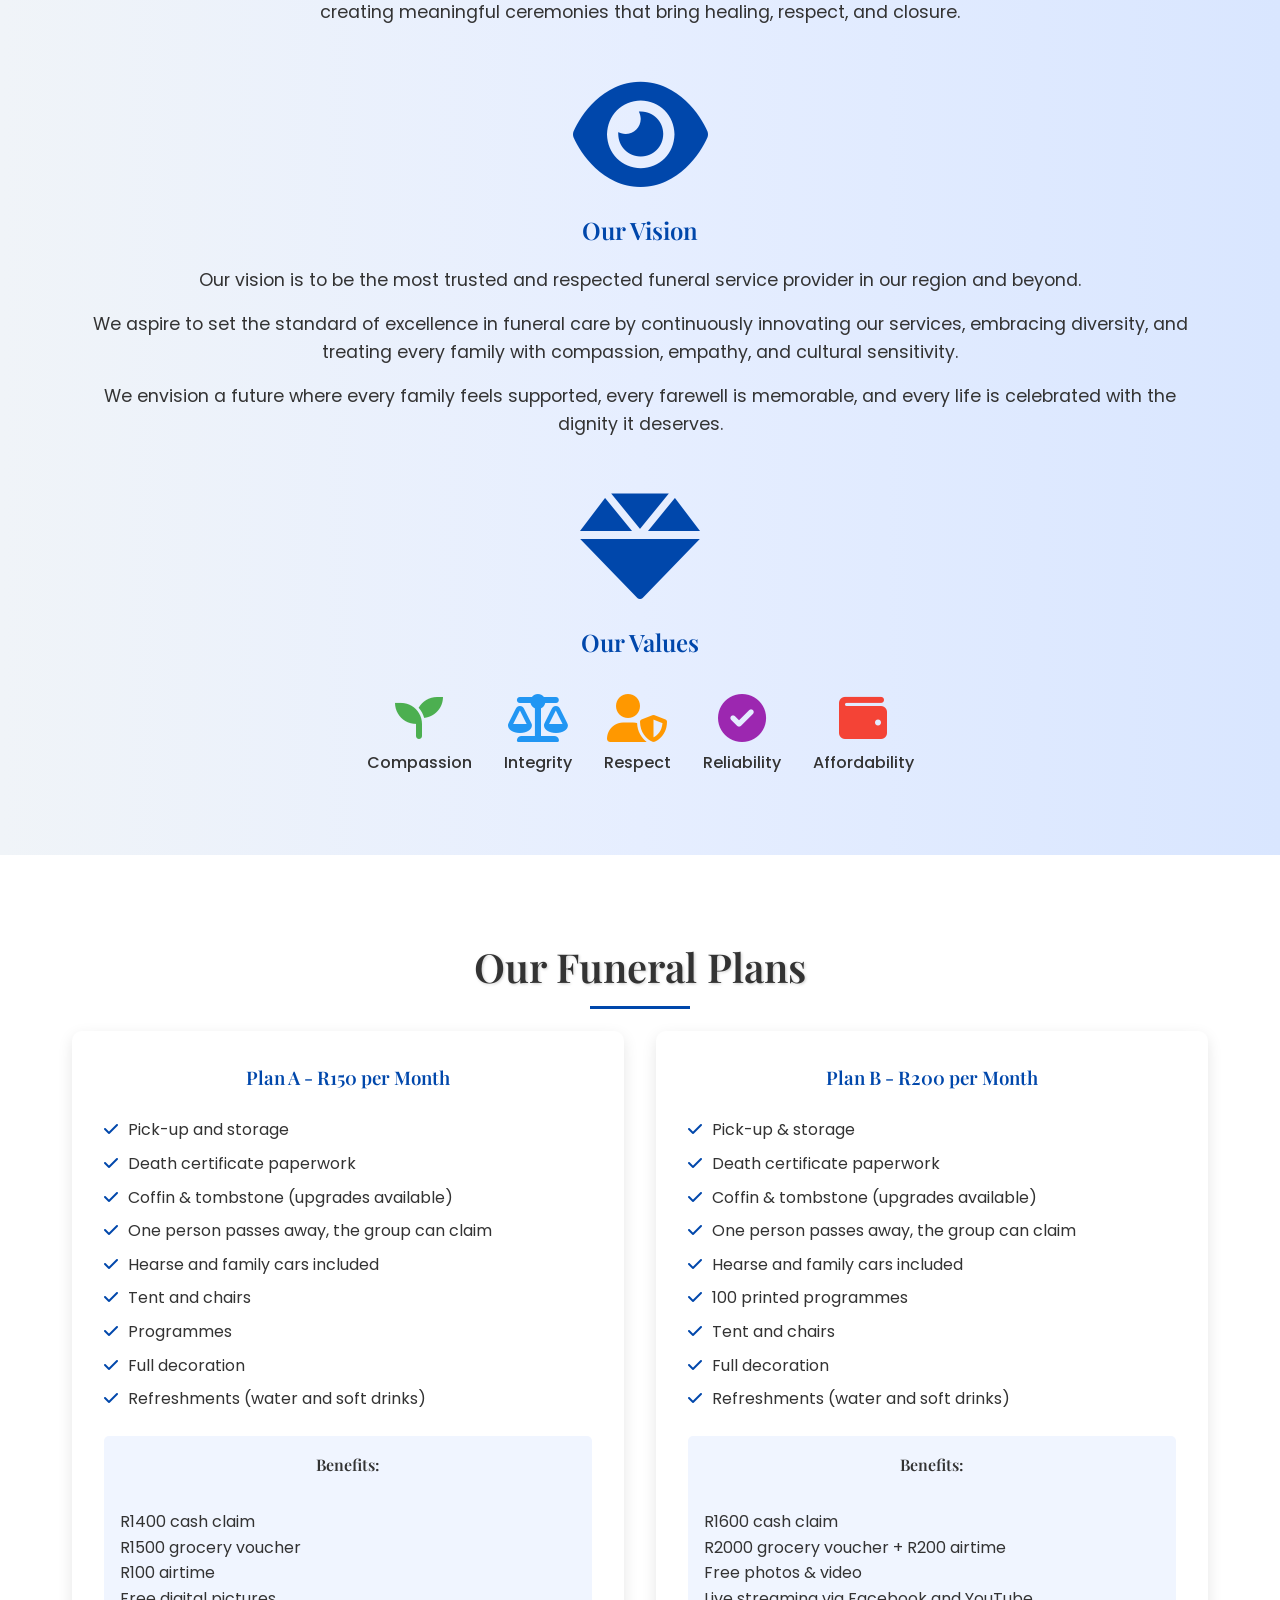
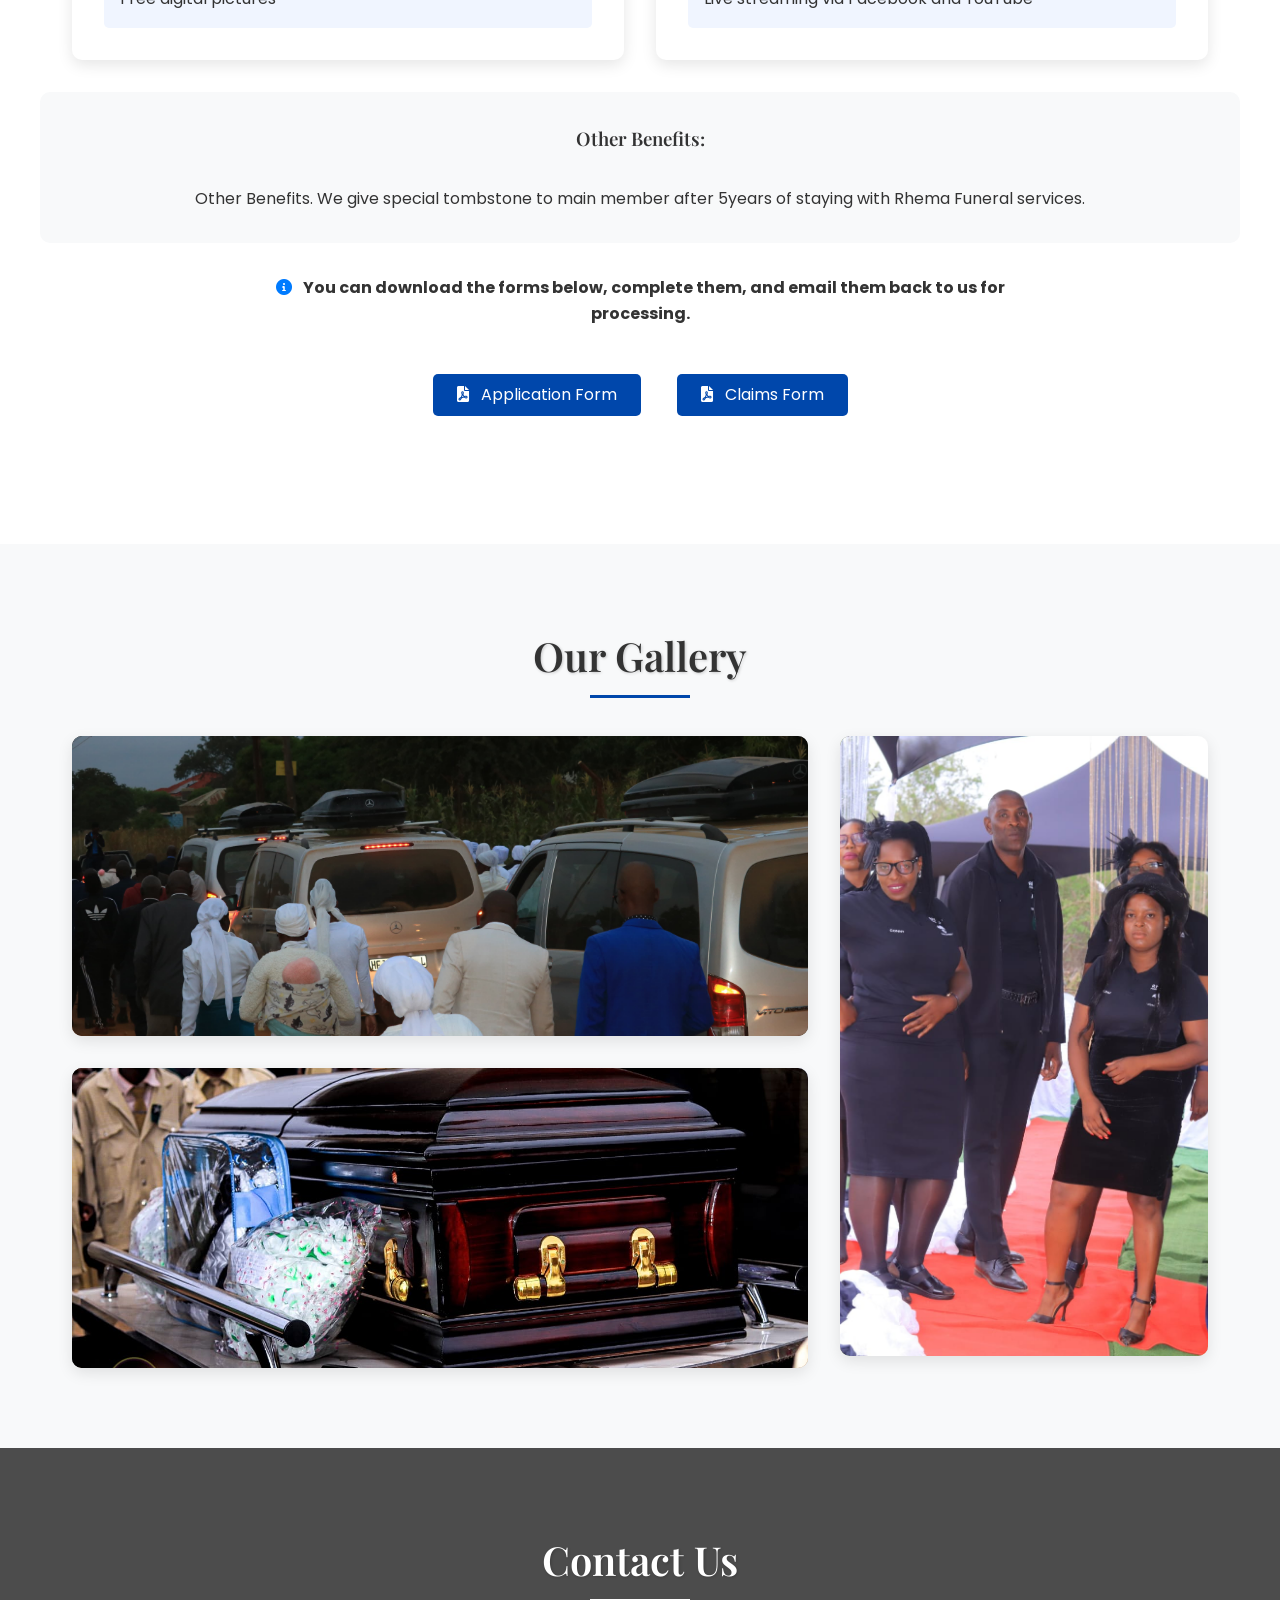
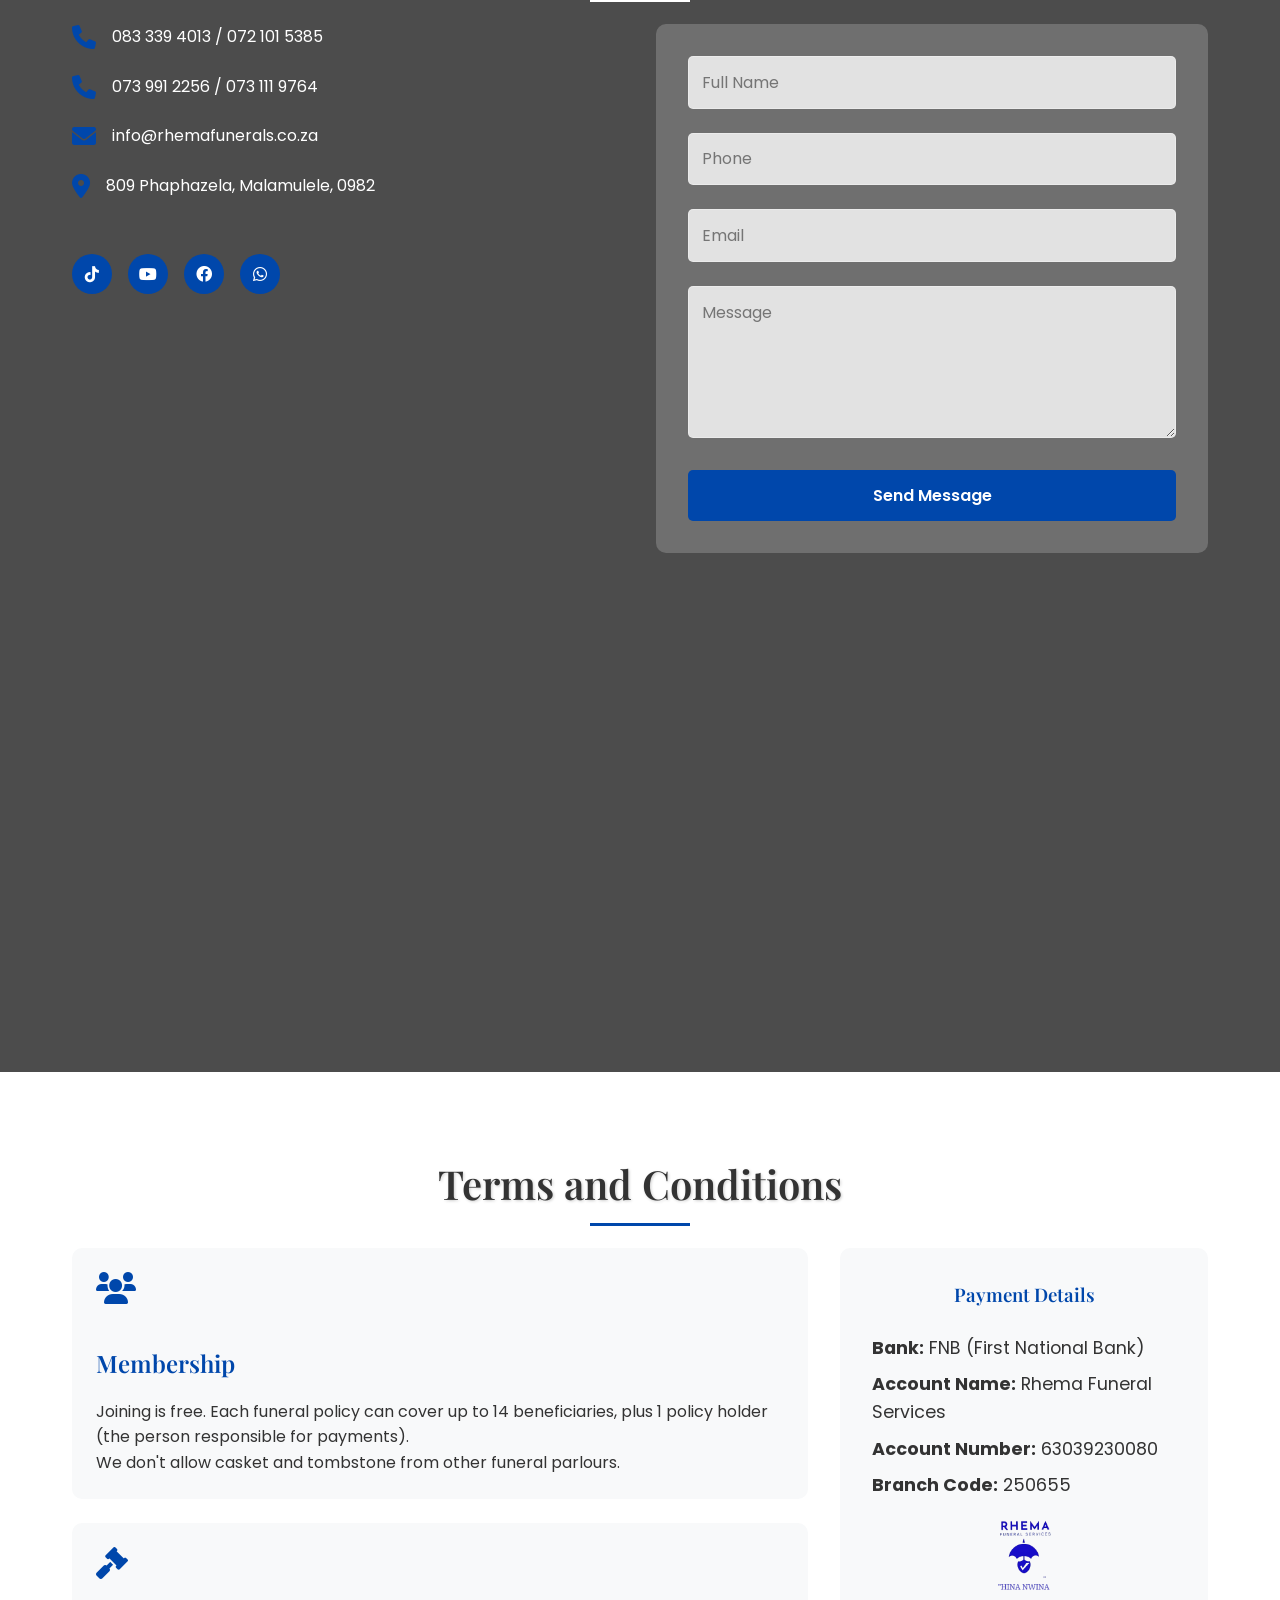
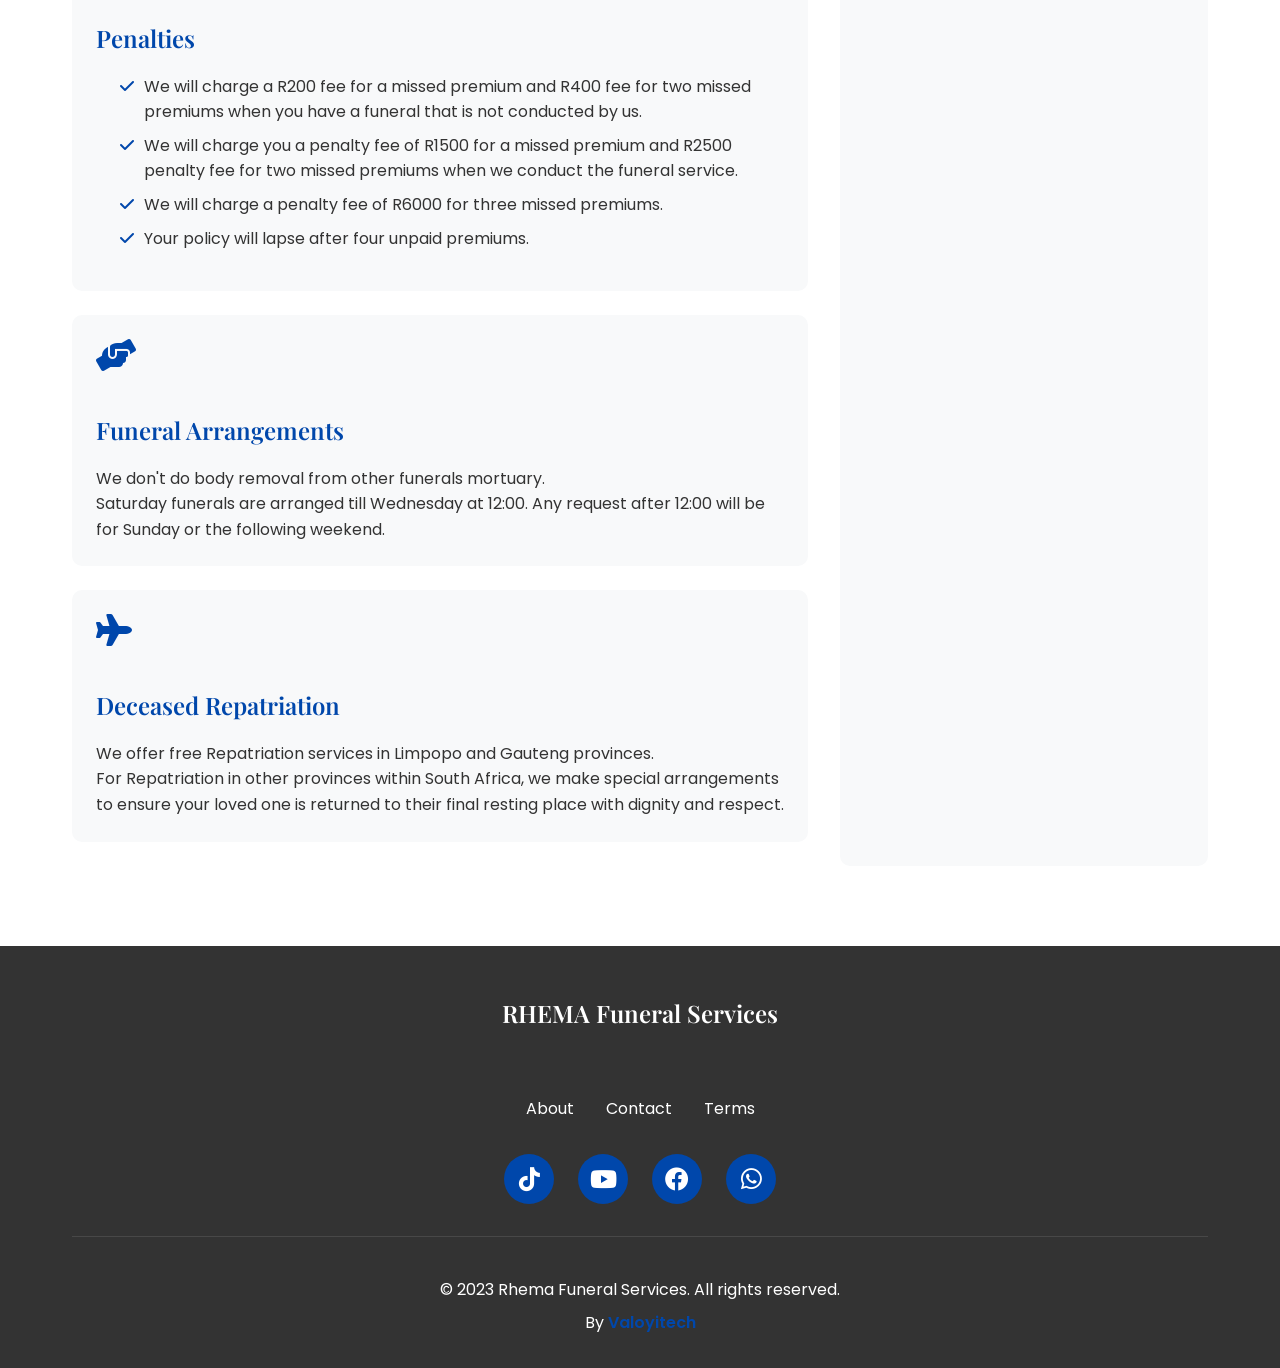
==== commit 9c3a1cfa: "Add files via upload" ====
--- a/index.html
+++ b/index.html
@@ -42,6 +42,7 @@
                 <li><a href="#home">Home</a></li>
                 <li><a href="#about">About</a></li>
                 <li><a href="#plans">Plans</a></li>
+                <li><a href="#gallery">Gallery</a></li>
                 <li><a href="#contact">Contact</a></li>
                 <li><a href="#terms">Terms</a></li>
             </ul>
@@ -82,6 +83,10 @@
                     <h1>"HINA NWINA"</h1>
                     <p>Compassionate Funeral Services</p>
                 </div>
+            </div>
+            <div class="hero-buttons">
+                <a href="#plans" class="btn-apply">Apply Now</a>
+                <a href="#contact" class="btn-contact">Contact Us</a>
             </div>
         </div>
     </section>
@@ -205,6 +210,83 @@
         </div>        
     </section>
 
+    <section id="gallery" class="gallery">
+    <h2 data-aos="fade-up">Our Gallery</h2>
+    <div class="gallery-container">
+        <div class="gallery-left-column">
+            <div class="gallery-section landscape">
+                <div class="gallery-slider">
+                    <div class="gallery-slide active">
+                        <img src="images/land1 (2).jpg" alt="Gallery Image 1">
+                    </div>
+                    <div class="gallery-slide">
+                        <img src="images/land1 (1).jpg" alt="Gallery Image 2">
+                    </div>
+                    <div class="gallery-slide">
+                        <img src="images/land1 (3).jpg" alt="Gallery Image 3">
+                    </div>
+                    <div class="gallery-slide active">
+                        <img src="images/land1 (4).jpg" alt="Gallery Image 1">
+                    </div>
+                    <div class="gallery-slide">
+                        <img src="images/land1 (5).jpg" alt="Gallery Image 2">
+                    </div>
+                    <div class="gallery-slide">
+                        <img src="images/land1 (6).jpg" alt="Gallery Image 3">
+                    </div>
+                    <div class="gallery-slide">
+                        <img src="images/land1 (7).jpg" alt="Gallery Image 3">
+                    </div>
+                </div>
+            </div>
+            <div class="gallery-section landscape">
+                <div class="gallery-slider">
+                    <div class="gallery-slide active">
+                        <img src="images/lands2 (1).jpg" alt="Gallery Image 4">
+                    </div>
+                    <div class="gallery-slide">
+                        <img src="images/lands2 (2).jpg" alt="Gallery Image 5">
+                    </div>
+                    <div class="gallery-slide">
+                        <img src="images/lands2 (3).jpg" alt="Gallery Image 6">
+                    </div>
+                    <div class="gallery-slide active">
+                        <img src="images/lands2 (4).jpg" alt="Gallery Image 1">
+                    </div>
+                    <div class="gallery-slide">
+                        <img src="images/lands2 (5).jpg" alt="Gallery Image 3">
+                    </div>
+                </div>
+            </div>
+        </div>
+        <div class="gallery-section portrait">
+            <div class="gallery-slider">
+                <div class="gallery-slide active">
+                    <img src="images/potrait (1).jpg" alt="Gallery Image 7">
+                </div>
+                <div class="gallery-slide">
+                    <img src="images/potrait (2).jpg" alt="Gallery Image 8">
+                </div>
+                <div class="gallery-slide">
+                    <img src="images/potrait (3).jpg" alt="Gallery Image 9">
+                </div>
+                <div class="gallery-slide active">
+                    <img src="images/potrait (4).jpg" alt="Gallery Image 7">
+                </div>
+                <div class="gallery-slide">
+                    <img src="images/potrait (5).jpg" alt="Gallery Image 8">
+                </div>
+                <div class="gallery-slide">
+                    <img src="images/potrait (6).jpg" alt="Gallery Image 9">
+                </div>
+                <div class="gallery-slide">
+                    <img src="images/potrait (7).jpg" alt="Gallery Image 9">
+                </div>
+            </div>
+        </div>
+    </div>
+</section>
+
     <section id="contact" class="contact">
         <h2 data-aos="fade-up">Contact Us</h2>
         <div class="contact-container">
@@ -303,10 +385,32 @@
     </section>
 
     <footer>
-        <p>&copy; 2023 Rhema Funeral Services. All rights reserved.</p>
+        <div class="footer-content">
+            <div class="footer-logo">
+                
+                <h3>RHEMA Funeral Services</h3>
+            </div>
+            <div class="footer-links">
+                <ul>
+                    <li><a href="#about">About</a></li>
+                    <li><a href="#contact">Contact</a></li>
+                    <li><a href="#terms">Terms</a></li>
+                </ul>
+            </div>
+            <div class="footer-social">
+                <a href="https://www.tiktok.com/@rhema_funeral_services" target="_blank"><i class="fab fa-tiktok"></i></a>
+                <a href="https://www.youtube.com/watch?v=uZxoAJQATSY&ab_channel=RMGVIDEOS" target="_blank"><i class="fab fa-youtube"></i></a>
+                <a href="https://www.facebook.com/share/16VTcPFeRb/" target="_blank"><i class="fab fa-facebook"></i></a>
+                <a href="https://wa.me/27833394013" target="_blank"><i class="fab fa-whatsapp"></i></a>
+            </div>
+            <div class="footer-bottom">
+                <p>&copy; 2023 Rhema Funeral Services. All rights reserved.</p>
+                <p>By <a href="https://www.valoyitech.co.za/" target="_blank">Valoyitech</a></p>
+            </div>
+        </div>
     </footer>
 
     <script src="https://unpkg.com/aos@2.3.1/dist/aos.js"></script>
     <script src="script.js"></script>
 </body>
-</html>
+</html>
--- a/style.css
+++ b/style.css
@@ -190,6 +190,42 @@
     margin-bottom: 0.5rem;
 }
 
+.hero-buttons {
+    position: absolute;
+    bottom: 50px;
+    right: 50px;
+    display: flex;
+    gap: 1rem;
+}
+
+.hero-buttons .btn-apply, .hero-buttons .btn-contact {
+    padding: 0.8rem 1.5rem;
+    border-radius: 5px;
+    font-weight: 600;
+    cursor: pointer;
+    transition: var(--transition);
+}
+
+.hero-buttons .btn-apply {
+    background-color: var(--primary-color);
+    color: white;
+}
+
+.hero-buttons .btn-contact {
+    background-color: transparent;
+    color: white;
+    border: 2px solid white;
+}
+
+.hero-buttons .btn-apply:hover {
+    background-color: var(--secondary-color);
+}
+
+.hero-buttons .btn-contact:hover {
+    background-color: white;
+    color: var(--primary-color);
+}
+
 /* About Section */
 .about {
     background: linear-gradient(to right, #f0f4f8, #e6eeff, #d9e6ff);
@@ -337,6 +373,20 @@
     text-align: center;
 }
 
+.download-info {
+    max-width: 800px;
+    margin: 2rem auto;
+    text-align: center;
+    font-weight: bold;
+    font-size: 16px;
+    color: #333;
+}
+
+.download-info i {
+    color: #007BFF;
+    margin-right: 8px;
+}
+
 .download-links {
     max-width: 800px;
     margin: 2rem auto;
@@ -361,6 +411,8 @@
 .download-links a i {
     margin-right: 0.5rem;
 }
+
+
 
 /* Terms Section */
 .terms-container {
@@ -577,10 +629,102 @@
 footer {
     background-color: #333;
     color: white;
-    text-align: center;
-    padding: 1.5rem 0;
+    padding: 3rem 0 1.5rem;
     position: relative;
     z-index: 1;
+}
+
+.footer-content {
+    max-width: 1200px;
+    margin: 0 auto;
+    padding: 0 2rem;
+}
+
+.footer-logo {
+    display: flex;
+    flex-direction: column;
+    align-items: center;
+    margin-bottom: 2rem;
+}
+
+.footer-logo img {
+    height: 80px;
+    margin-bottom: 1rem;
+}
+
+.footer-logo h3 {
+    font-family: 'Playfair Display', serif;
+    font-size: 1.5rem;
+}
+
+.footer-links {
+    margin-bottom: 2rem;
+}
+
+.footer-links ul {
+    display: flex;
+    justify-content: center;
+    gap: 2rem;
+}
+
+.footer-links ul li a {
+    position: relative;
+}
+
+.footer-links ul li a::after {
+    content: '';
+    position: absolute;
+    bottom: -5px;
+    left: 0;
+    width: 0;
+    height: 2px;
+    background-color: var(--primary-color);
+    transition: var(--transition);
+}
+
+.footer-links ul li a:hover::after {
+    width: 100%;
+}
+
+.footer-social {
+    display: flex;
+    justify-content: center;
+    gap: 1.5rem;
+    margin-bottom: 2rem;
+}
+
+.footer-social a {
+    display: inline-flex;
+    justify-content: center;
+    align-items: center;
+    width: 50px;
+    height: 50px;
+    background-color: var(--primary-color);
+    color: white;
+    border-radius: 50%;
+    transition: var(--transition);
+    font-size: 1.5rem;
+}
+
+.footer-social a:hover {
+    background-color: var(--secondary-color);
+    transform: translateY(-5px);
+    box-shadow: 0 5px 15px rgba(0, 0, 0, 0.2);
+}
+
+.footer-bottom {
+    text-align: center;
+    padding-top: 2rem;
+    border-top: 1px solid rgba(255, 255, 255, 0.1);
+}
+
+.footer-bottom p {
+    margin: 0.5rem 0;
+}
+
+.footer-bottom a {
+    color: var(--primary-color);
+    font-weight: 600;
 }
 
 /* AOS Animations */
@@ -633,7 +777,7 @@
     }
     
     .terms-container {
-        grid-template-columns: 1rem;
+        grid-template-columns: 1fr;
     }
 }
 
@@ -652,6 +796,7 @@
         padding: 2rem;
         transition: var(--transition);
         z-index: 999;
+        box-shadow: -5px 0 15px rgba(0, 0, 0, 0.1);
     }
 
     .main-nav.active {
@@ -661,10 +806,13 @@
     .main-nav ul {
         flex-direction: column;
         gap: 1.5rem;
-    }
-
-    .main-nav ul li a:hover {
-        color: var(--primary-color);
+        margin-top: 2rem;
+    }
+
+    .main-nav ul li a {
+        display: block;
+        padding: 0.5rem 0;
+        font-size: 1.1rem;
     }
 
     .slide-content {
@@ -673,140 +821,198 @@
     }
 
     .slide-content h1 {
-        font-size: 2rem;
+        font-size: 1.8rem;
+    }
+
+    .hero-buttons {
+        bottom: 20px;
+        left: 50%;
+        transform: translateX(-50%);
+        right: auto;
+    }
+
+    .hero-buttons .btn-apply, .hero-buttons .btn-contact {
+        font-size: 0.9rem;
+        padding: 0.5rem 1rem;
+    }
+
+    .gallery-container {
+        grid-template-columns: 1fr;
+    }
+
+    .gallery-main {
+        grid-template-columns: 1fr;
+    }
+
+    .gallery-section.landscape,
+    .gallery-section.portrait {
+        height: 300px;
     }
 
     .contact-container {
         grid-template-columns: 1fr;
     }
 
-    /* Mobile menu styles */
-    .mobile-menu {
-        position: fixed;
-        top: 0;
-        right: -100%;
-        width: 80%;
-        height: 100vh;
-        background-color: white;
-        padding: 2rem;
-        transition: var(--transition);
-        z-index: 999;
-    }
-
-    .mobile-menu.active {
-        right: 0;
-    }
-
-    .mobile-menu-header {
-        display: flex;
-        justify-content: space-between;
+    .footer-logo {
+        text-align: center;
+    }
+
+    .footer-links ul {
+        flex-direction: column;
+        gap: 1rem;
         align-items: center;
-        margin-bottom: 2rem;
-    }
-
-    .mobile-menu-header .logo-container {
-        display: flex;
-        align-items: center;
-    }
-
-    .mobile-menu-header .logo-container img {
-        height: 60px;
-        margin-right: 10px;
-    }
-
-    .mobile-menu-close {
-        cursor: pointer;
-        font-size: 1.5rem;
-    }
-
-    .mobile-menu ul li a:hover {
-        color: var(--primary-color);
-    }
-
-    /* Disable animations on mobile */
-    [AOS^="fade"] {
+    }
+
+    .footer-social {
+        justify-content: center;
+    }
+}
+
+/* Gallery Section */
+.gallery {
+    background-color: var(--light-color);
+    padding: 5rem 0;
+}
+
+.gallery h2 {
+    margin-bottom: 3rem;
+}
+
+.gallery-container {
+    max-width: 1200px;
+    margin: 0 auto;
+    padding: 0 2rem;
+    display: grid;
+    grid-template-columns: 2fr 1fr;
+    gap: 2rem;
+}
+
+.gallery-left-column {
+    display: grid;
+    grid-template-rows: 1fr 1fr;
+    gap: 2rem;
+}
+
+.gallery-section {
+    border-radius: 10px;
+    overflow: hidden;
+    box-shadow: 0 5px 15px rgba(0, 0, 0, 0.1);
+    transition: var(--transition);
+}
+
+.gallery-section:hover {
+    transform: translateY(-5px);
+    box-shadow: 0 15px 30px rgba(0, 0, 0, 0.15);
+}
+
+.gallery-section.landscape {
+    height: 300px;
+}
+
+.gallery-section.landscape img {
+    width: 100%;
+    height: 100%;
+    object-fit: cover;
+}
+
+.gallery-section.portrait {
+    height: 620px;
+}
+
+.gallery-section.portrait img {
+    width: 100%;
+    height: 100%;
+    object-fit: cover;
+}
+
+.gallery-slider {
+    position: relative;
+    height: 100%;
+}
+
+.gallery-slide {
+    position: absolute;
+    width: 100%;
+    height: 100%;
+    opacity: 0;
+    transition: opacity 0.5s ease;
+}
+
+.gallery-slide.active {
+    opacity: 1;
+}
+
+/* Gallery Slider Indicators */
+.gallery-indicators {
+    position: absolute;
+    bottom: 20px;
+    left: 50%;
+    transform: translateX(-50%);
+    display: flex;
+    gap: 10px;
+}
+
+.indicator {
+    width: 12px;
+    height: 12px;
+    border-radius: 50%;
+    background-color: rgba(255, 255, 255, 0.5);
+    cursor: pointer;
+    transition: var(--transition);
+}
+
+.indicator.active {
+    background-color: white;
+    transform: scale(1.2);
+}
+
+/* Responsive Styles */
+@media (max-width: 992px) {
+    .gallery-container {
+        gap: 1.5rem;
+    }
+}
+
+@media (max-width: 768px) {
+    .gallery-container {
+        grid-template-columns: 1fr;
+    }
+    
+    .gallery-left-column {
+        grid-template-rows: auto;
+    }
+    
+    .gallery-section.landscape,
+    .gallery-section.portrait {
+        height: auto;
+        min-height: 300px;
+    }
+}
+
+/* Gallery Animations */
+@keyframes fadeIn {
+    from {
+        opacity: 0;
+        transform: translateY(20px);
+    }
+    to {
         opacity: 1;
-        transform: none;
-        transition: none;
-    }
-
-    /* Added logo styling for mobile menu */
-    .mobile-menu-header .logo-container {
-        display: flex;
-        justify-content: center;
-    }
-
-    .mobile-menu-header .logo-container .logo-text {
-        display: none;
-    }
-}
-
-/* Add these styles to your existing CSS file */
-
-/* Terms Section - Mobile Optimizations */
-@media (max-width: 768px) {
-    .terms-container {
-        grid-template-columns: 1fr;
-        gap: 2rem;
-    }
-    
-    .term-content {
-        gap: 1rem;
-    }
-    
-    .term-item {
-        padding: 1rem;
-    }
-    
-    .term-item h3 {
-        font-size: 1.2rem;
-        margin: 0.5rem 0;
-    }
-    
-    .term-item ul {
-        margin-left: 1rem;
-    }
-    
-    .term-item ul li {
-        margin-bottom: 0.5rem;
-        font-size: 0.95rem;
-    }
-    
-    .payment-info {
-        padding: 1.5rem;
-    }
-    
-    .payment-info h3 {
-        font-size: 1.2rem;
-    }
-    
-    .payment-info p {
-        font-size: 0.95rem;
-    }
-}
-
-
-
-@media (max-width: 768px) {
-    [data-aos] {
-        transform: none !important;
-        transition: none !important;
-    }
-}
-
-.download-info {
-    background-color: #f5f5f5;
-    padding: 15px;
-    border-left: 4px solid #007BFF;
-    margin-bottom: 20px;
-    border-radius: 5px;
-    text-align: center; /* Center the text */
-    font-weight: bold; /* Make it bold */
-    font-size: 16px;
-    color: #333;
-}
-
-.download-info i {
-    color: #007BFF;
-    margin-right: 8px;
-}
+        transform: translateY(0);
+    }
+}
+
+.gallery-section {
+    animation: fadeIn 1s ease-in-out;
+}
+
+.gallery-section.landscape:nth-child(1) {
+    animation-delay: 0.2s;
+}
+
+.gallery-section.landscape:nth-child(2) {
+    animation-delay: 0.4s;
+}
+
+.gallery-section.portrait {
+    animation-delay: 0.6s;
+}
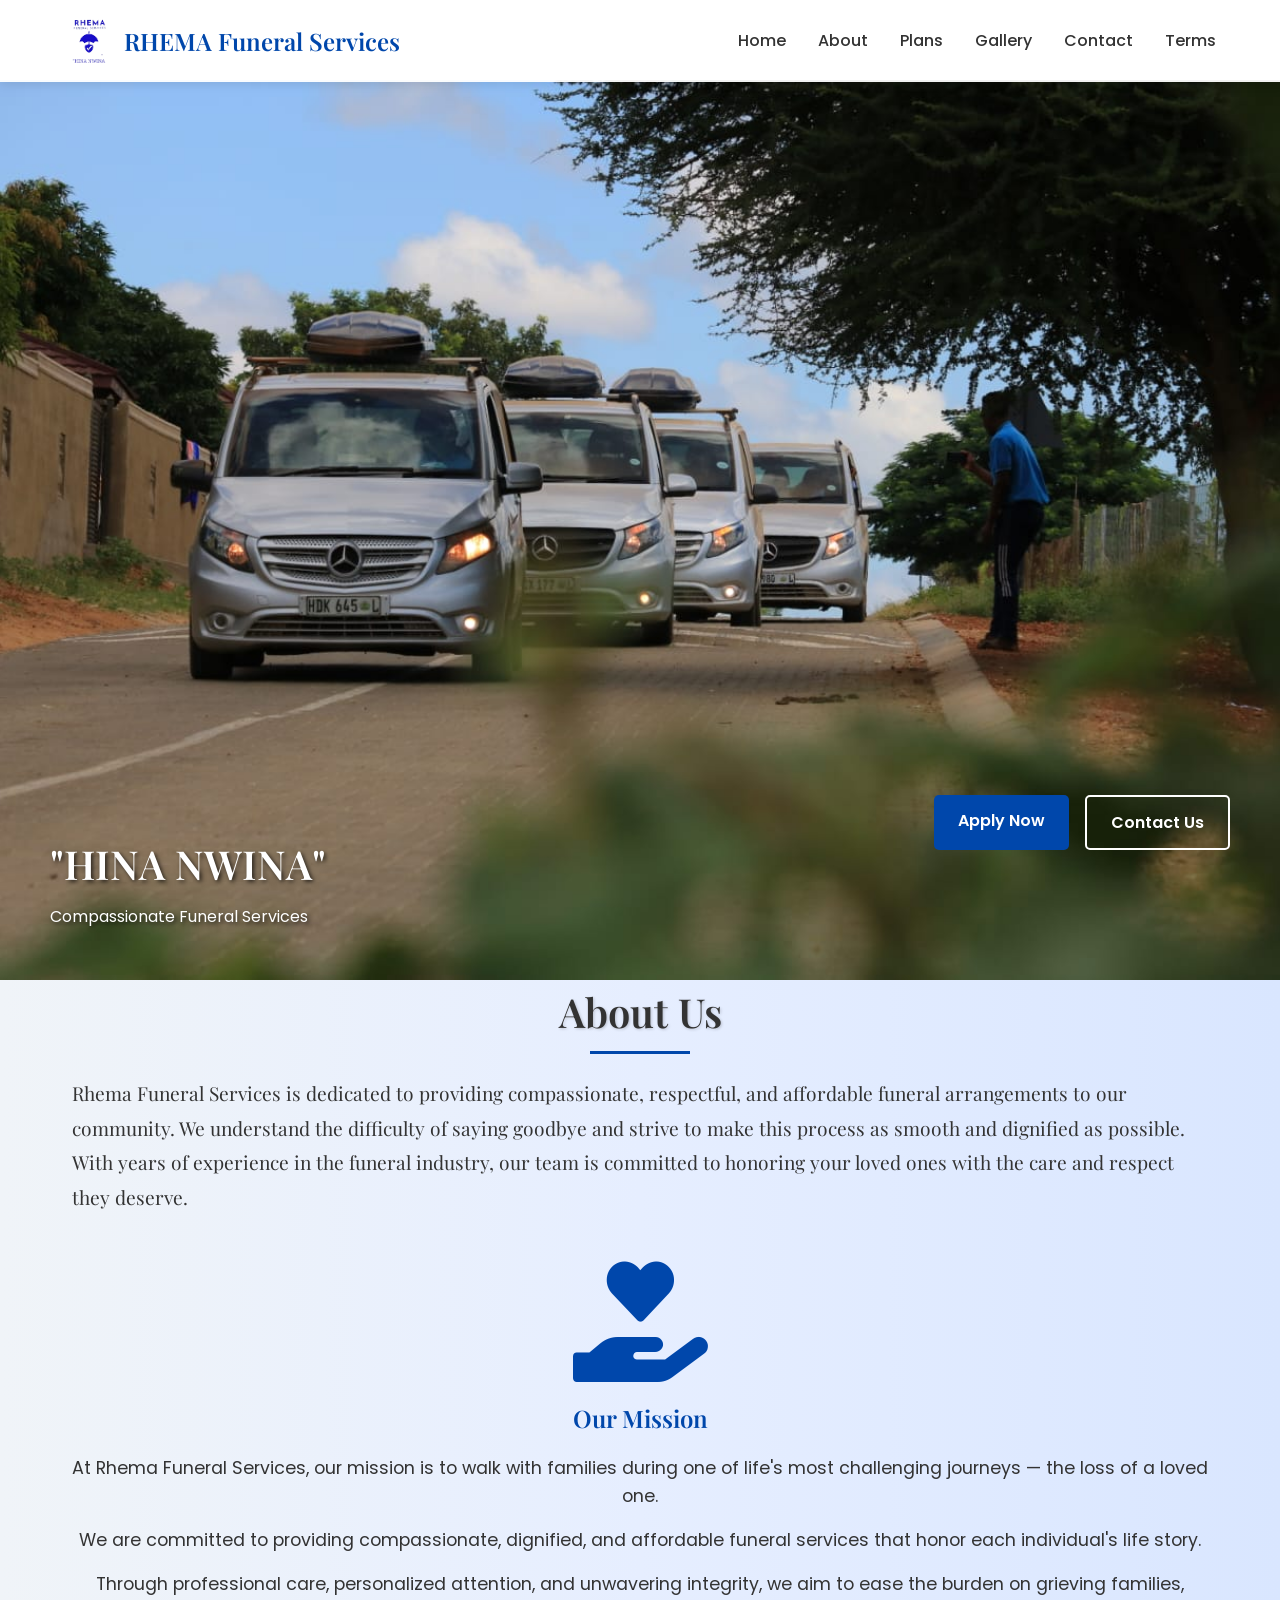
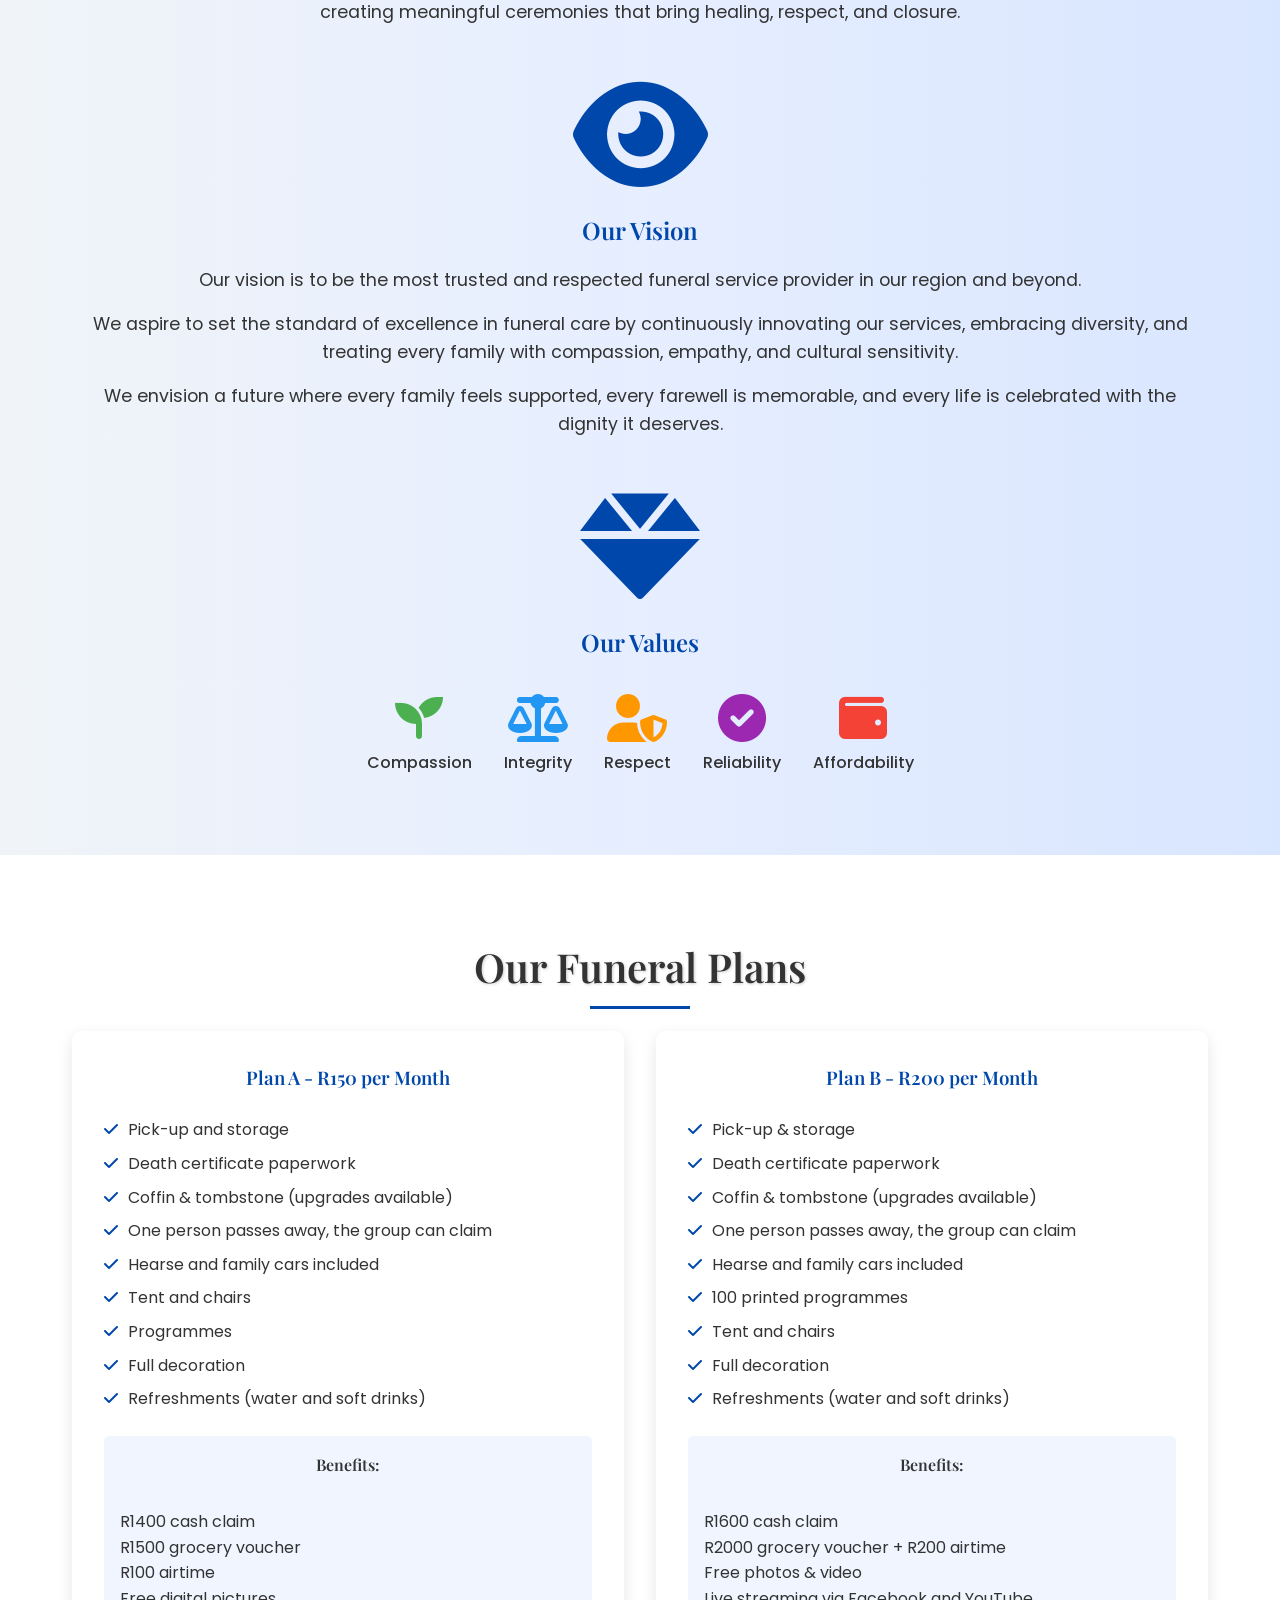
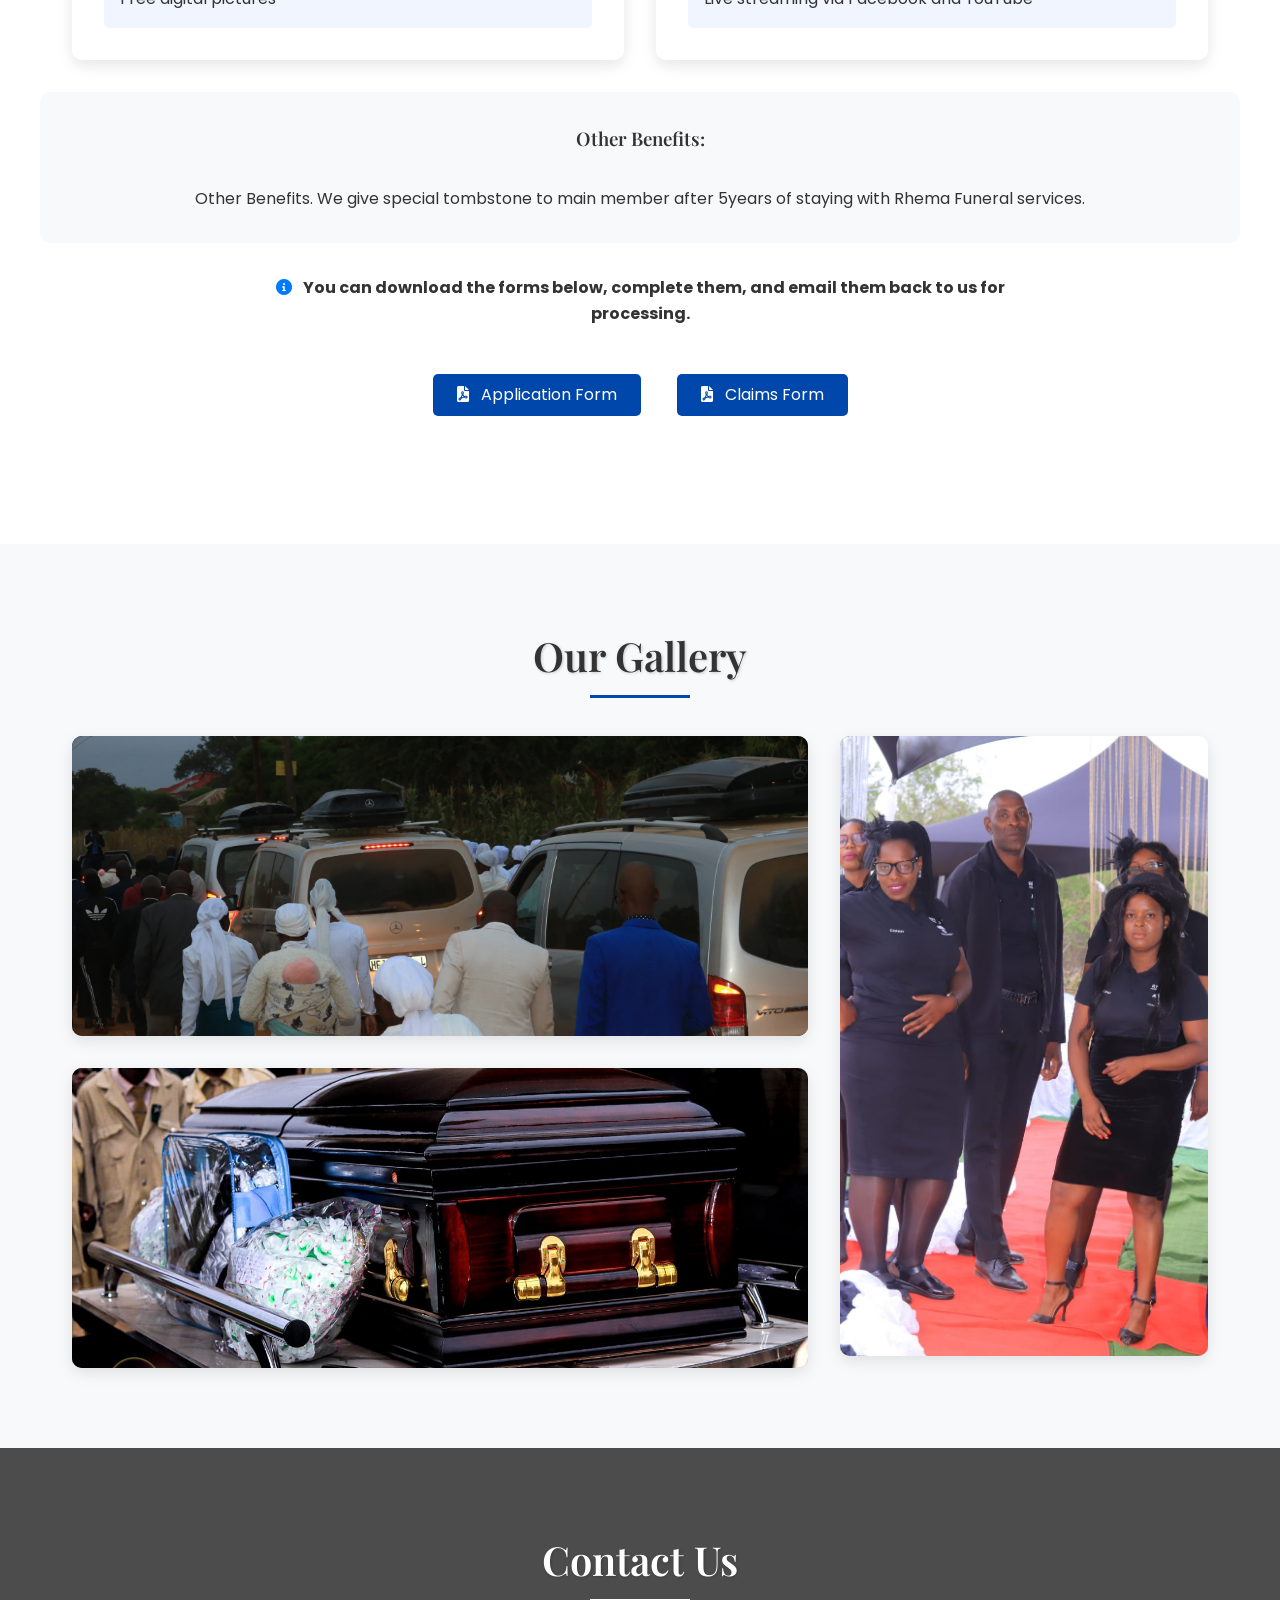
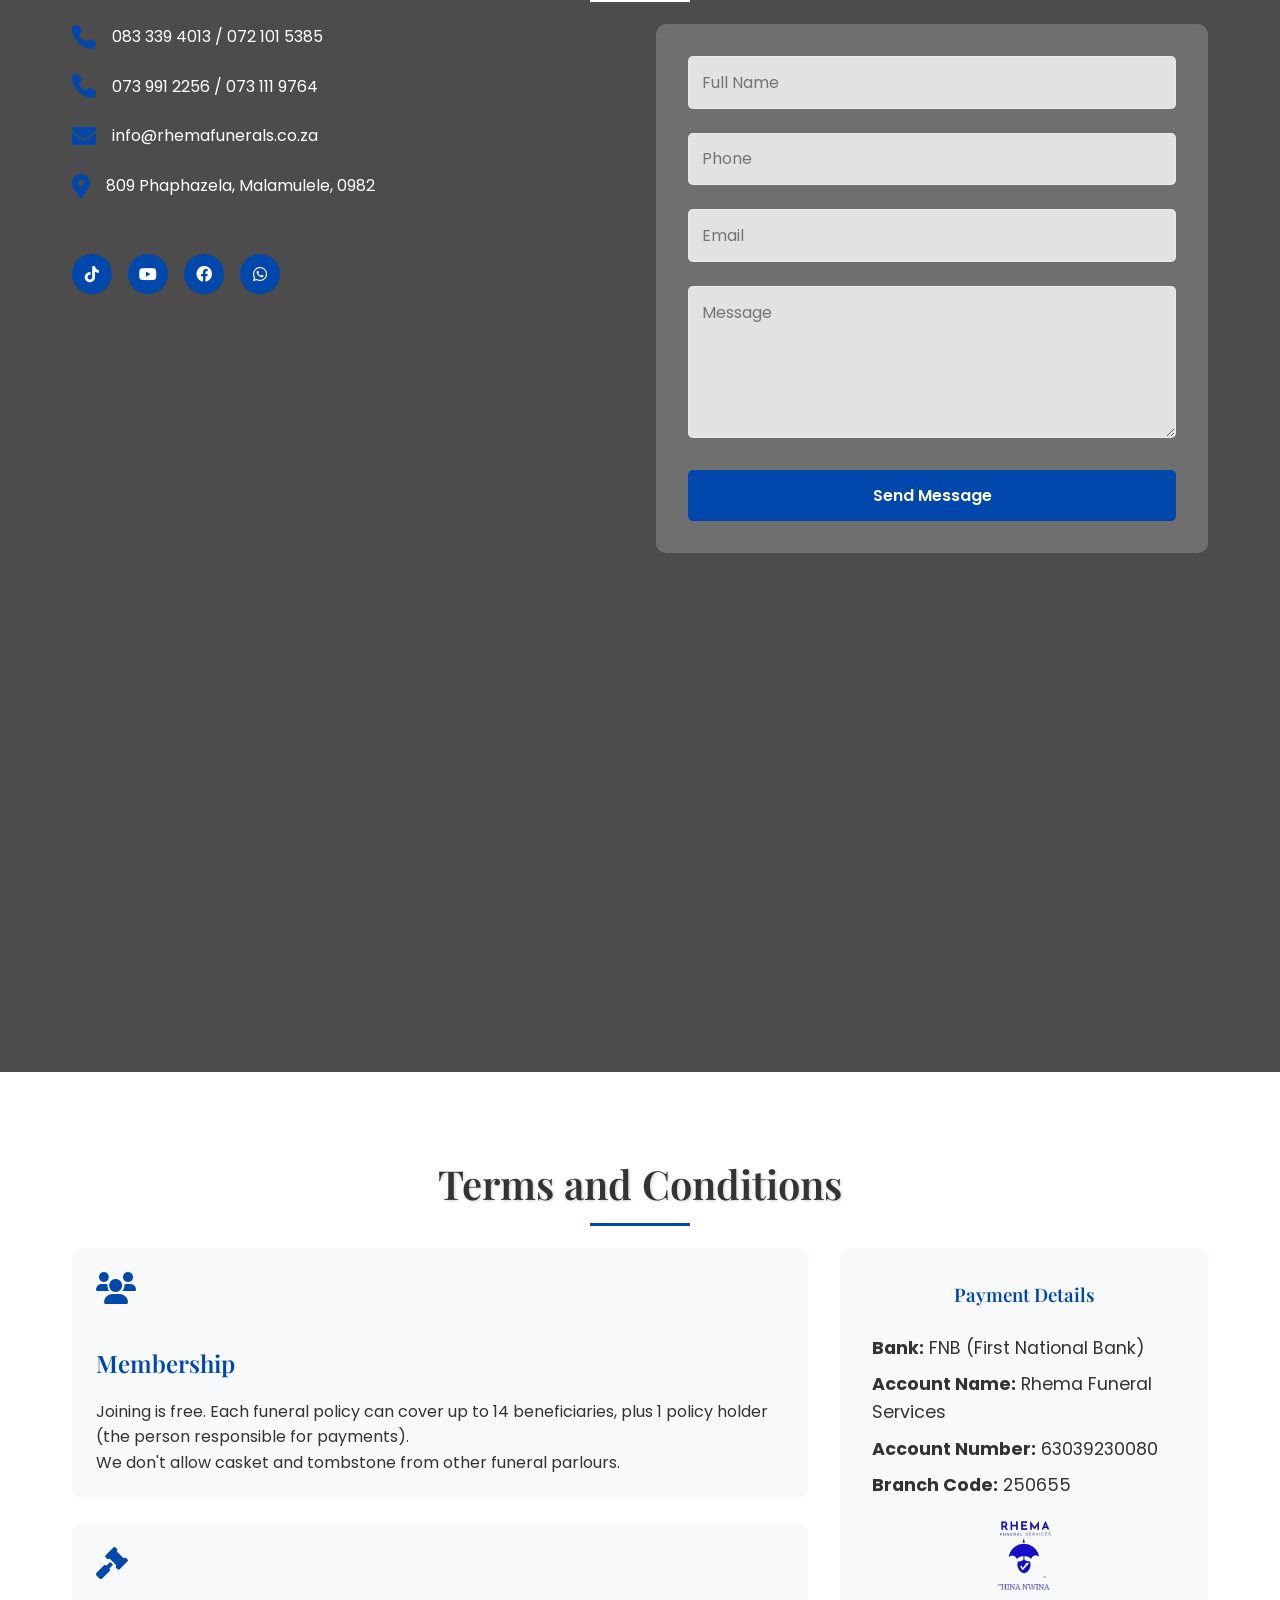
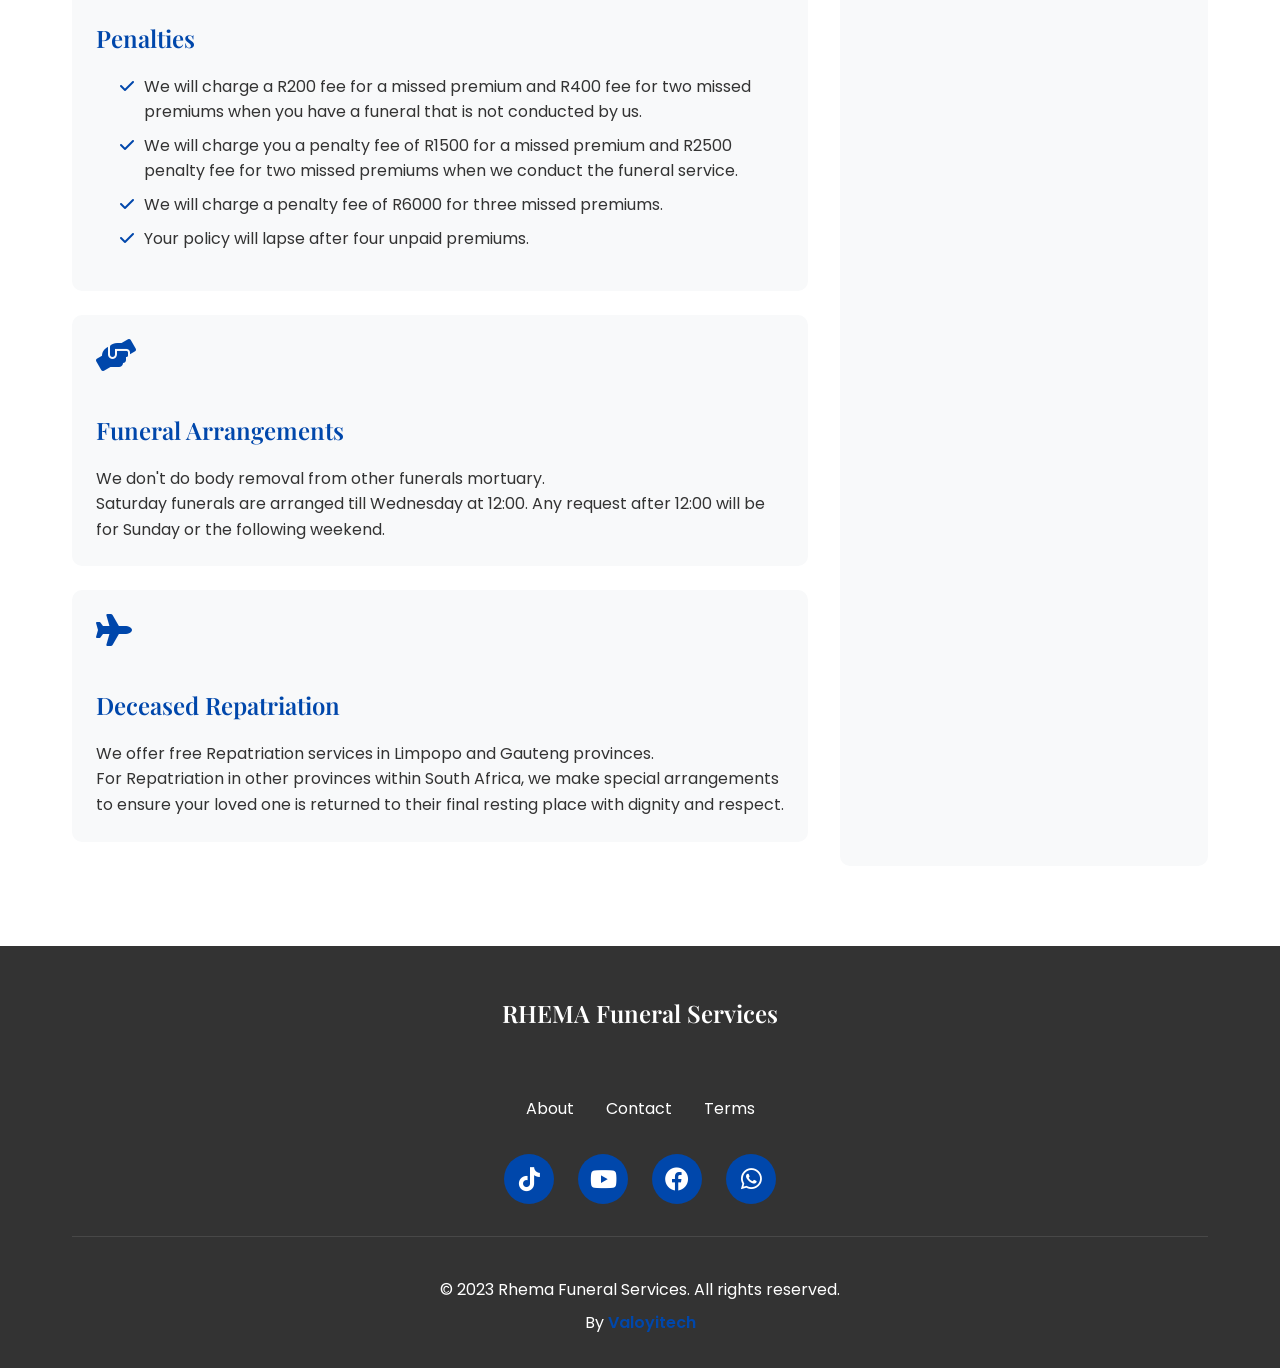
==== commit 7738d7c8: "Add files via upload" ====
--- a/index.html
+++ b/index.html
@@ -13,7 +13,7 @@
         <meta property="og:title" content="Rhema Funeral Services">
         <meta property="og:description" content="Providing dignified and affordable funeral arrangements with compassion and care.">
         <meta property="og:image" content="images/logo.png">
-        <meta property="og:url" content="https://your-website-link.com">
+        <meta property="og:url" content="https://rhemafunerals.co.za">
         <meta property="og:type" content="website">
     
         <meta name="twitter:card" content="summary_large_image">
@@ -146,7 +146,7 @@
     <section id="plans" class="plans">
         <h2 data-aos="fade-up">Our Funeral Plans</h2>
         <div class="plans-container">
-            <div class="plan plan-a" data-aos="fade-right">
+            <div class="plan plan-a">
                 <h3 data-aos="fade-up">Plan A - R150 per Month</h3>
                 <ul>
                     <li data-aos="fade-up">Pick-up and storage</li>
@@ -167,7 +167,7 @@
                     <p data-aos="fade-up">Free digital pictures</p>
                 </div>
             </div>
-            <div class="plan plan-b" data-aos="fade-left">
+            <div class="plan plan-b">
                 <h3 data-aos="fade-up">Plan B - R200 per Month</h3>
                 <ul>
                     <li data-aos="fade-up">Pick-up & storage</li>
@@ -189,18 +189,18 @@
                 </div>
             </div>
         </div>
-        <div class="additional-benefits" data-aos="fade-up">
+        <div class="additional-benefits">
             <h3 data-aos="fade-up">Other Benefits:</h3>
             <p data-aos="fade-up">Other Benefits. We give special tombstone to main member after 5years of staying with Rhema Funeral services.</p>
         </div>
-        <div class="download-info" data-aos="fade-up">
+        <div class="download-info">
             <p>
                 <i class="fas fa-info-circle"></i> 
                 <strong>You can download the forms below, complete them, and email them back to us for processing.</strong>
             </p>
         </div>
         
-        <div class="download-links" data-aos="fade-up">
+        <div class="download-links">
             <a href="images/application.pdf" download>
                 <i class="fas fa-file-pdf"></i> Application Form
             </a>
@@ -314,7 +314,7 @@
                     <a href="https://wa.me/27833394013" target="_blank"><i class="fab fa-whatsapp"></i></a>
                 </div>
             </div>
-            <div class="contact-form" data-aos="fade-left">
+            <div class="contact-form">
                 <form id="contactForm">
                     <div class="form-group">
                         <input type="text" placeholder="Full Name" required>
@@ -341,13 +341,13 @@
         <h2 data-aos="fade-up">Terms and Conditions</h2>
         <div class="terms-container">
             <div class="term-content">
-                <div class="term-item" data-aos="fade-right">
+                <div class="term-item">
                     <i class="fas fa-users fa-2x" style="color: #0047AB;"></i>
                     <h3 data-aos="fade-up">Membership</h3>
                     <p data-aos="fade-up">Joining is free. Each funeral policy can cover up to 14 beneficiaries, plus 1 policy holder (the person responsible for payments).</p>
                     <p data-aos="fade-up">We don't allow casket and tombstone from other funeral parlours.</p>
                 </div>
-                <div class="term-item" data-aos="fade-right">
+                <div class="term-item">
                     <i class="fas fa-gavel fa-2x" style="color: #0047AB;"></i>
                     <h3 data-aos="fade-up">Penalties</h3>
                     <ul>
@@ -357,20 +357,20 @@
                         <li data-aos="fade-up">Your policy will lapse after four unpaid premiums.</li>
                     </ul>
                 </div>
-                <div class="term-item" data-aos="fade-right">
+                <div class="term-item">
                     <i class="fas fa-hands-helping fa-2x" style="color: #0047AB;"></i>
                     <h3 data-aos="fade-up">Funeral Arrangements</h3>
                     <p data-aos="fade-up">We don't do body removal from other funerals mortuary.</p>
                     <p data-aos="fade-up">Saturday funerals are arranged till Wednesday at 12:00. Any request after 12:00 will be for Sunday or the following weekend.</p>
                 </div>
-                <div class="term-item" data-aos="fade-right">
+                <div class="term-item">
                     <i class="fas fa-plane fa-2x" style="color: #0047AB;"></i>
                     <h3 data-aos="fade-up">Deceased Repatriation</h3>
                     <p data-aos="fade-up">We offer free Repatriation services in Limpopo and Gauteng provinces.</p>
                     <p data-aos="fade-up">For Repatriation in other provinces within South Africa, we make special arrangements to ensure your loved one is returned to their final resting place with dignity and respect.</p>
                 </div>
             </div>
-            <div class="payment-info" data-aos="fade-left">
+            <div class="payment-info">
                 <h3 data-aos="fade-up">Payment Details</h3>
                 <p data-aos="fade-up"><strong>Bank:</strong> FNB (First National Bank)</p>
                 <p data-aos="fade-up"><strong>Account Name:</strong> Rhema Funeral Services</p>
--- a/style.css
+++ b/style.css
@@ -1015,4 +1015,81 @@
 
 .gallery-section.portrait {
     animation-delay: 0.6s;
-}+}
+
+
+
+
+/* Add this to your style.css */
+@media (max-width: 768px) {
+    /* Portrait Gallery Section */
+    .gallery-section.portrait {
+        height: auto; /* Allow natural height */
+        min-height: 600px; /* Minimum height to ensure content isn't cut off */
+    }
+
+    /* Landscape Gallery Section */
+    .gallery-section.landscape {
+        height: 300px; /* Keep the original height for landscape images */
+    }
+
+    /* Gallery Image Styling */
+    .gallery-section img {
+        width: 100%;
+        height: auto; /* Ensure images scale properly */
+        object-fit: contain; /* Ensure images fit within container without stretching */
+    }
+}
+
+
+
+/* Add this to your style.css */
+@media (max-width: 768px) {
+    /* Hero Section Adjustments */
+    .hero {
+        height: 100vh;
+        display: flex;
+        align-items: center;
+        justify-content: center;
+        text-align: center; /* Center text horizontally */
+        position: relative;
+    }
+
+    .slide {
+        height: 100%;
+        display: flex;
+        align-items: center;
+        justify-content: center;
+    }
+
+    .slide-content {
+        position: absolute;
+        top: 50%;
+        left: 50%;
+        transform: translate(-50%, -50%); /* Center content both horizontally and vertically */
+        max-width: 80%;
+        color: white;
+        text-shadow: 2px 2px 4px rgba(0, 0, 0, 0.7);
+        z-index: 10;
+    }
+
+    .slide-content h1 {
+        font-size: 2rem; /* Adjust font size for mobile */
+    }
+
+    .hero-buttons {
+        position: absolute;
+        bottom: 50px; /* Position buttons at the bottom */
+        left: 50%;
+        transform: translateX(-50%); /* Center buttons horizontally */
+        display: flex;
+        flex-direction: column; /* Stack buttons vertically */
+        gap: 1rem; /* Add space between buttons */
+    }
+
+    .hero-buttons .btn-apply,
+    .hero-buttons .btn-contact {
+        width: 100%; /* Make buttons full width */
+        text-align: center; /* Center button text */
+    }
+}
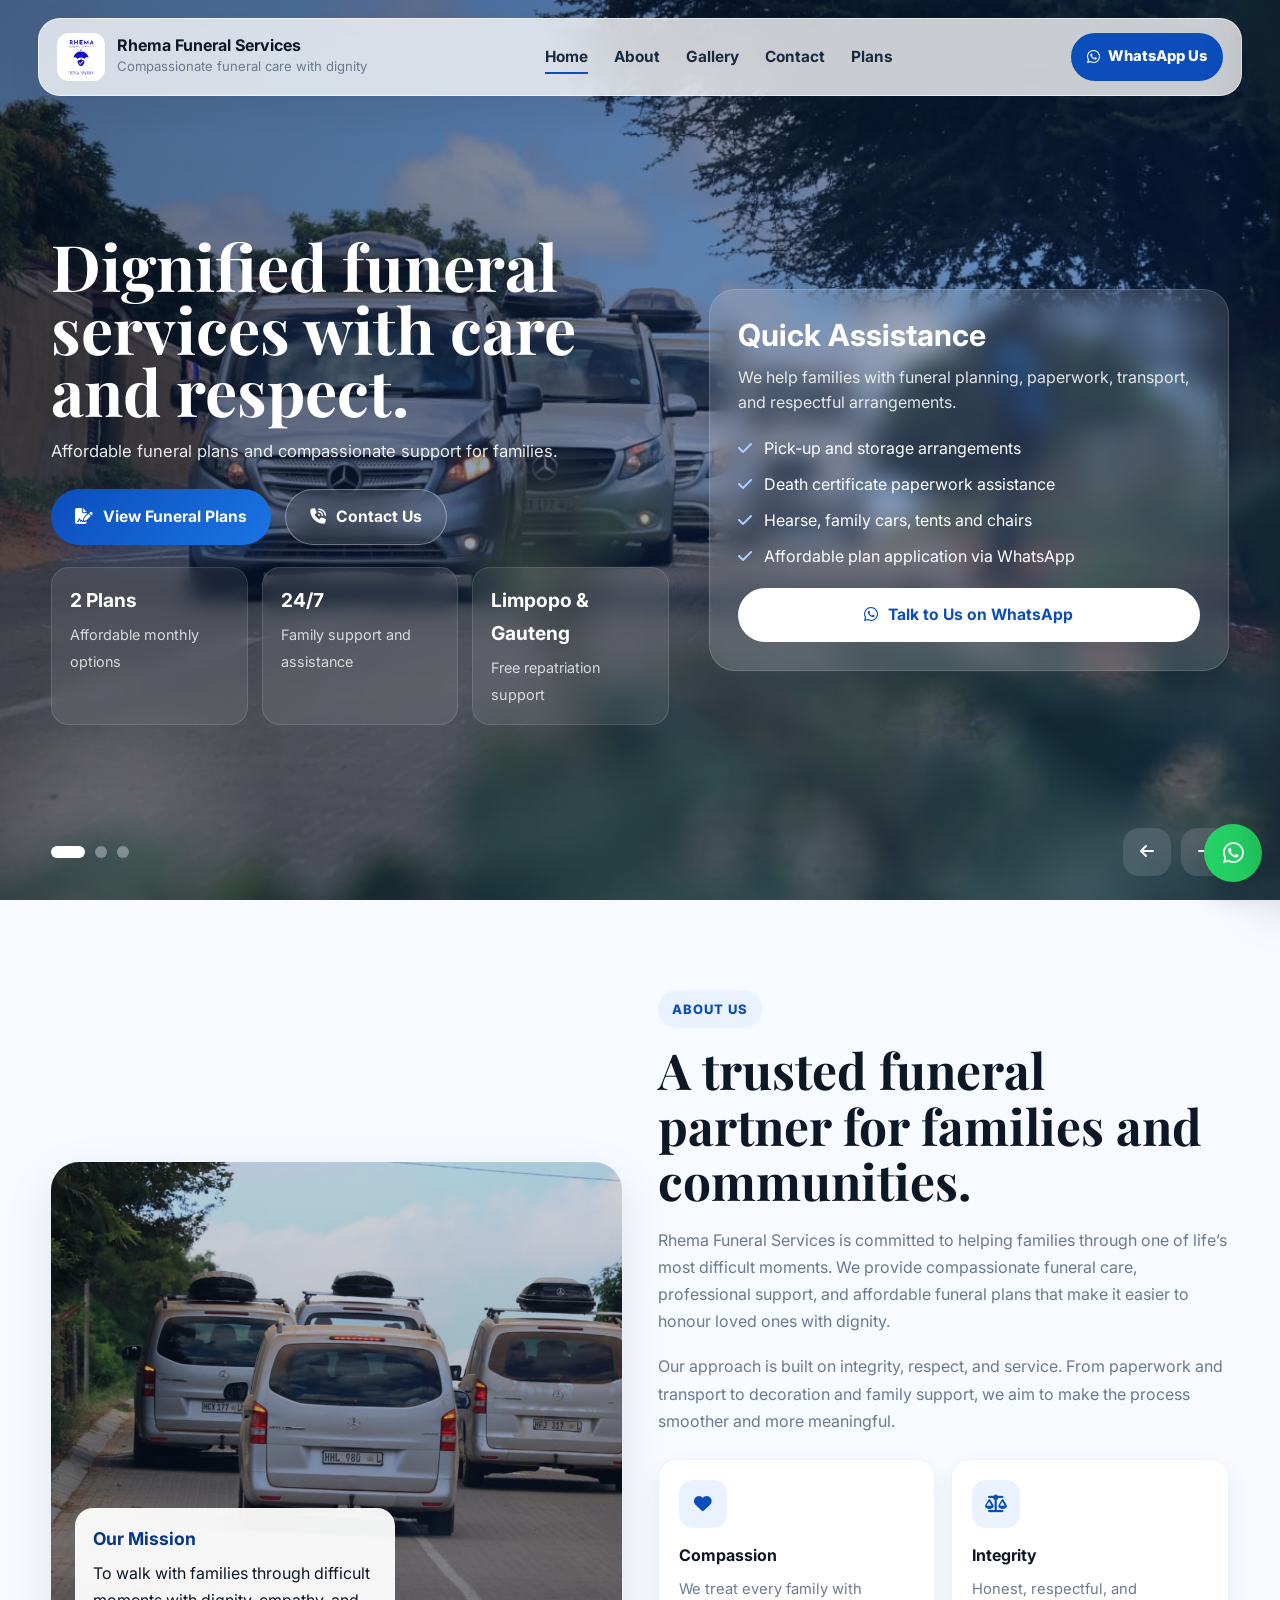
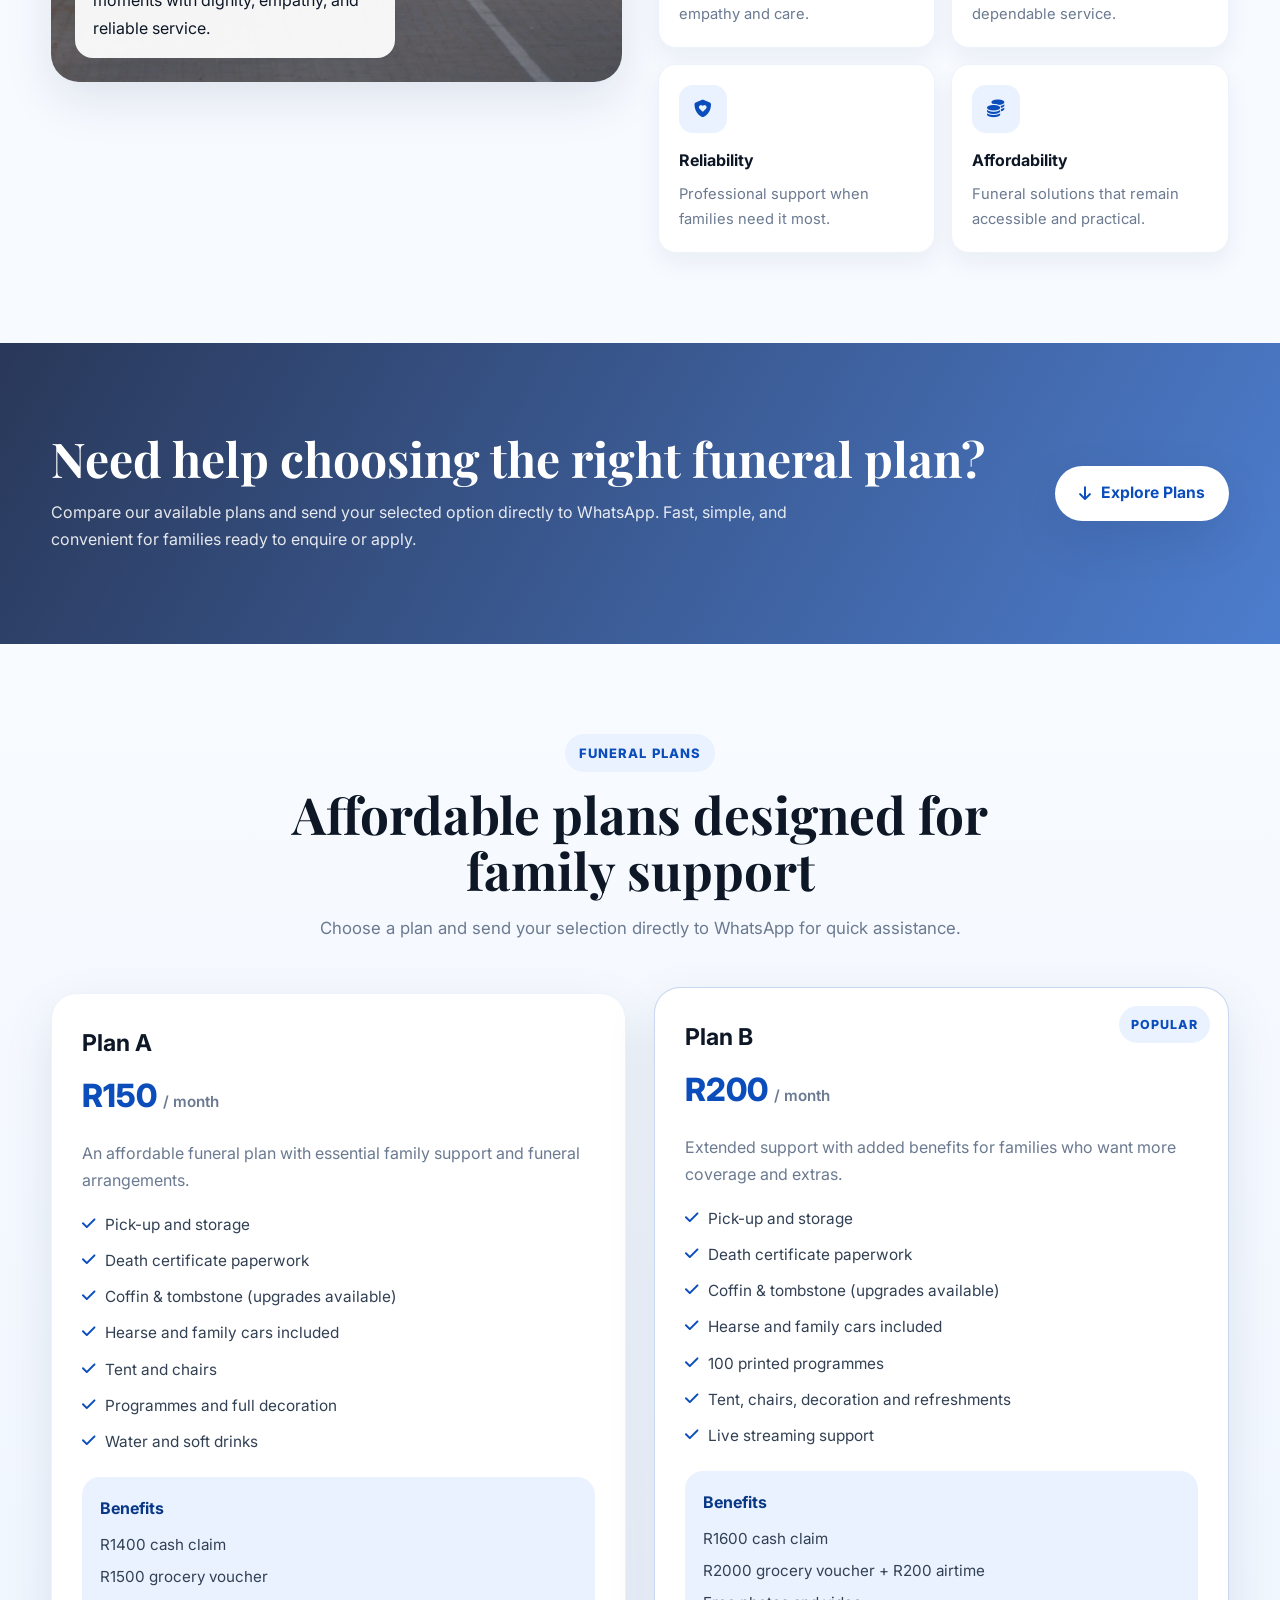
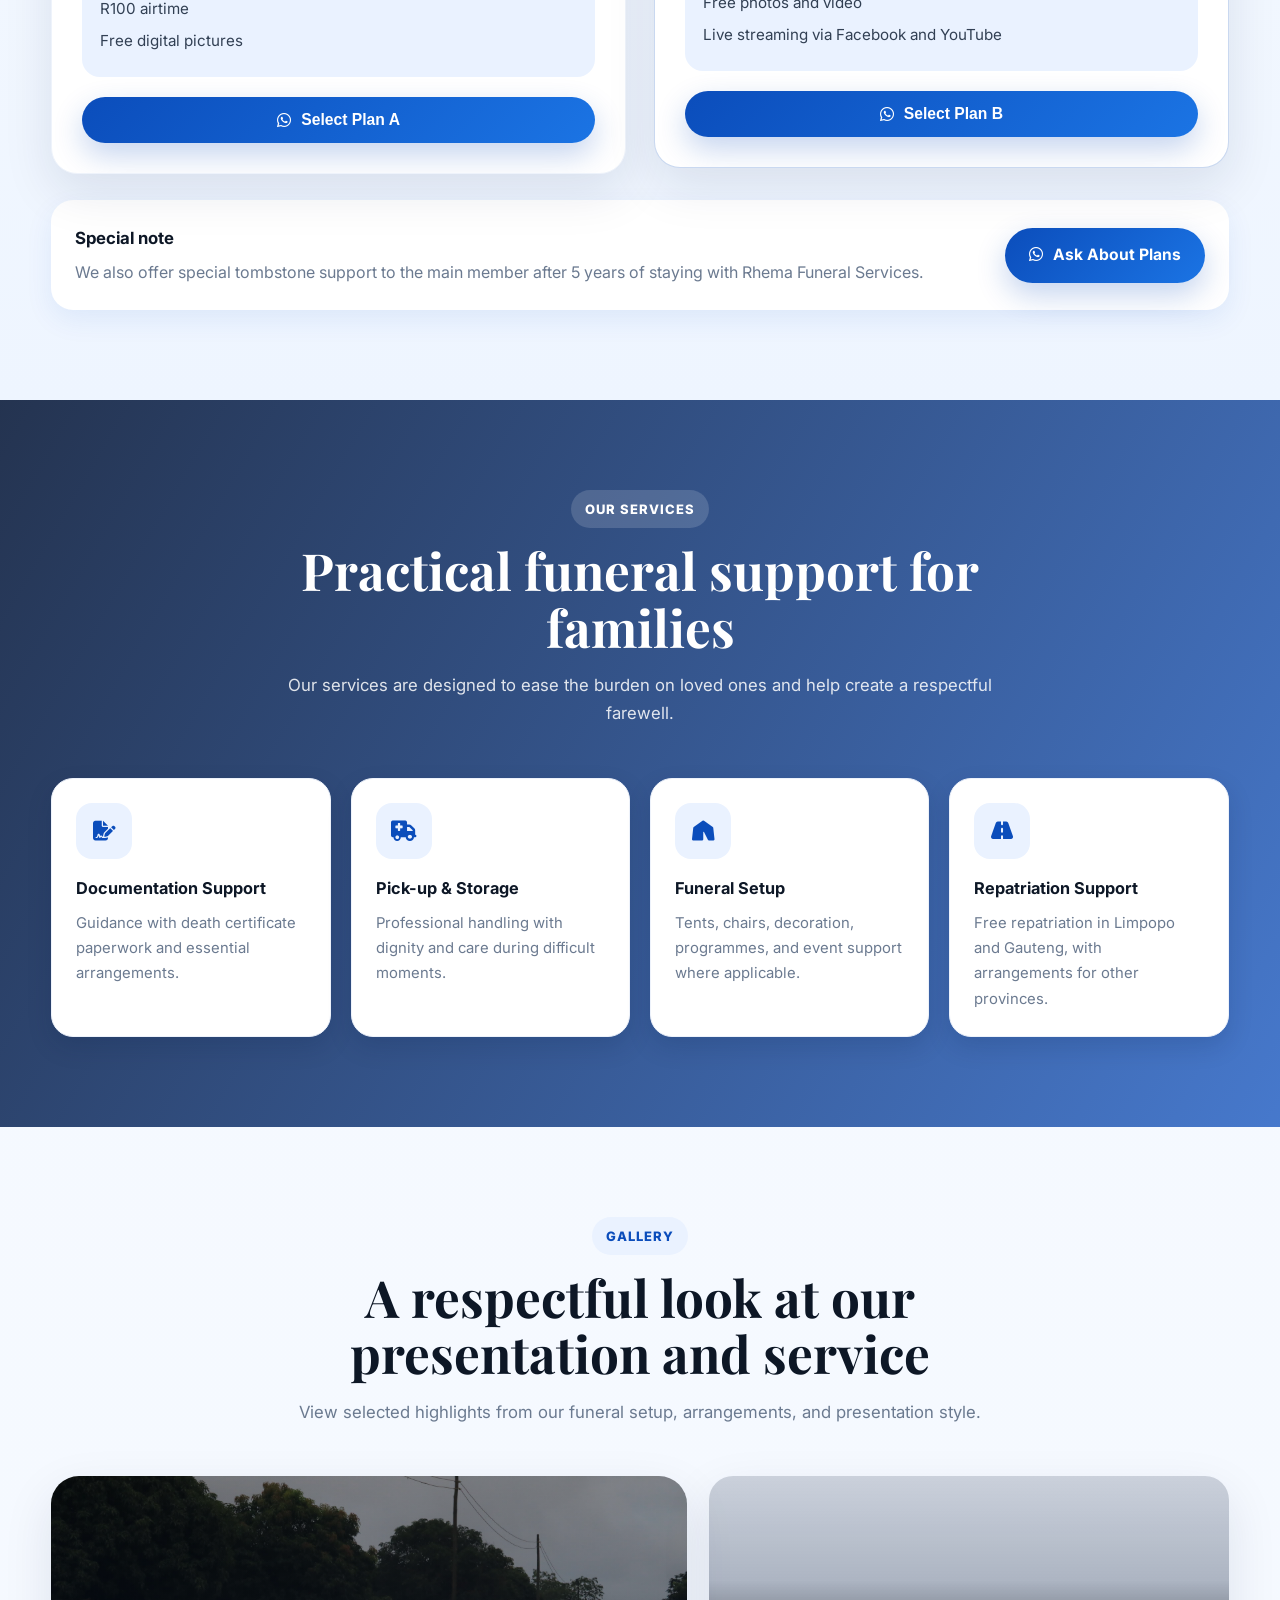
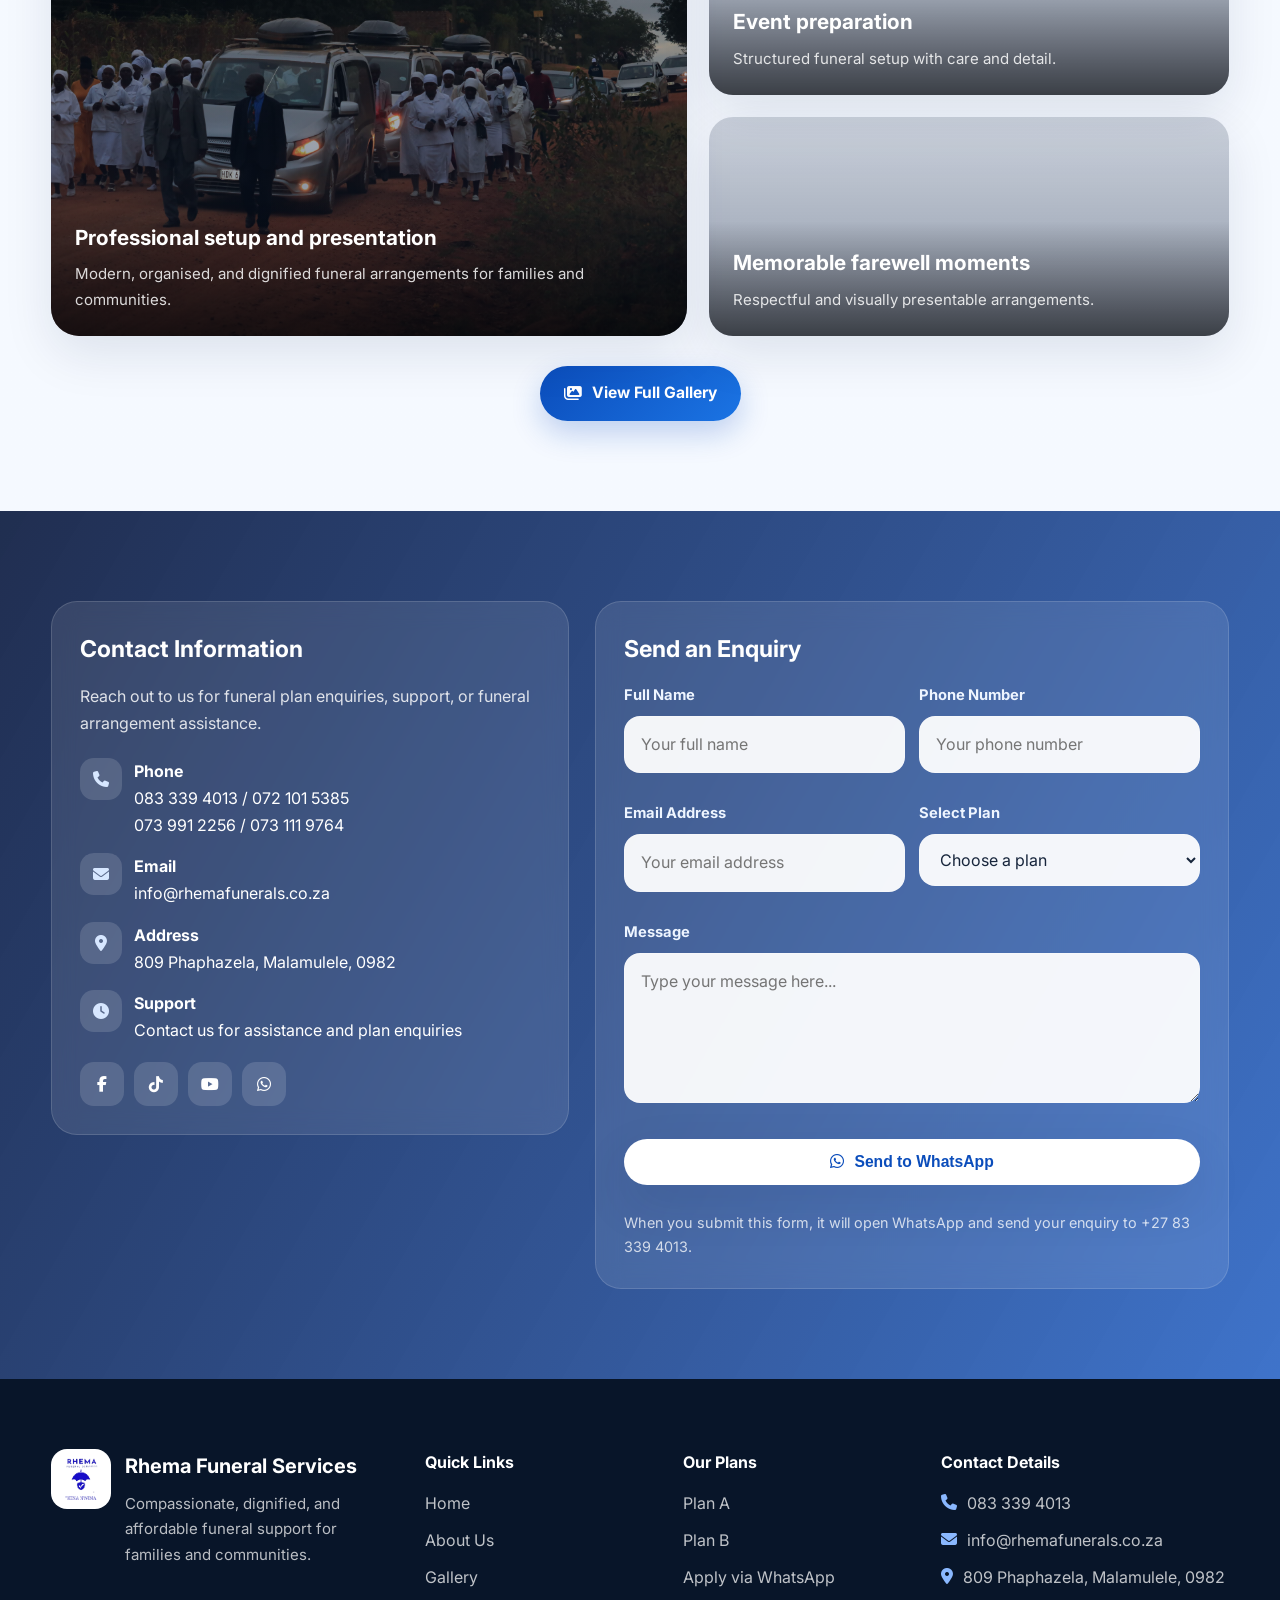
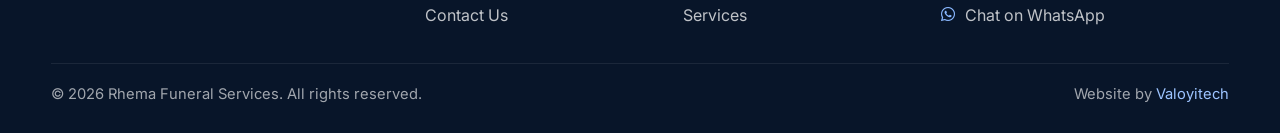
==== commit 5c7e2d39: "Add files via upload" ====
--- a/index.html
+++ b/index.html
@@ -1,416 +1,2236 @@
 <!DOCTYPE html>
 <html lang="en">
-    <head>
-        <meta charset="UTF-8">
-        <meta name="viewport" content="width=device-width, initial-scale=1.0">
-        
-        <!-- SEO Meta Tags -->
-        <meta name="description" content="Rhema Funeral Services offers compassionate, dignified, and affordable funeral arrangements for your loved ones.">
-        <meta name="keywords" content="Funeral Services, Affordable Funerals, Funeral Plans, Rhema Funeral Services, Burial Services, Tombstone, Compassionate Care">
-        <meta name="author" content="Rhema Funeral Services">
-    
-        <!-- Social Media Meta Tags -->
-        <meta property="og:title" content="Rhema Funeral Services">
-        <meta property="og:description" content="Providing dignified and affordable funeral arrangements with compassion and care.">
-        <meta property="og:image" content="images/logo.png">
-        <meta property="og:url" content="https://rhemafunerals.co.za">
-        <meta property="og:type" content="website">
-    
-        <meta name="twitter:card" content="summary_large_image">
-        <meta name="twitter:title" content="Rhema Funeral Services">
-        <meta name="twitter:description" content="Compassionate Funeral Services for Your Loved Ones.">
-        <meta name="twitter:image" content="images/logo.png">
-    
-        <title>Rhema Funeral Services</title>
-    
-        <!-- Favicon -->
-        <link rel="icon" type="image/png" href="images/logo.png">
-    
-        <link rel="stylesheet" href="https://cdnjs.cloudflare.com/ajax/libs/font-awesome/6.0.0-beta3/css/all.min.css">
-        <link href="https://fonts.googleapis.com/css2?family=Playfair+Display:wght@400;500;600;700&family=Poppins:wght@300;400;500;600;700&display=swap" rel="stylesheet">
-        <link rel="stylesheet" href="https://unpkg.com/aos@2.3.1/dist/aos.css">
-        <link rel="stylesheet" href="style.css">
-    </head>
+<head>
+  <meta charset="UTF-8" />
+  <meta name="viewport" content="width=device-width, initial-scale=1.0" />
+
+  <title>Rhema Funeral Services | Compassionate Funeral Care</title>
+  <meta name="description" content="Rhema Funeral Services offers compassionate, dignified, and affordable funeral services, funeral plans, repatriation, and family support." />
+  <meta name="keywords" content="Rhema Funeral Services, funeral plans, funeral cover, funeral services, Malamulele, Limpopo, South Africa" />
+  <meta name="author" content="Rhema Funeral Services" />
+
+  <meta property="og:title" content="Rhema Funeral Services" />
+  <meta property="og:description" content="Compassionate, dignified, and affordable funeral services." />
+  <meta property="og:type" content="website" />
+  <meta property="og:image" content="images/logo.png" />
+
+  <link rel="icon" type="image/png" href="images/logo.png" />
+  <link rel="preconnect" href="https://fonts.googleapis.com">
+  <link rel="preconnect" href="https://fonts.gstatic.com" crossorigin>
+  <link rel="stylesheet" href="https://cdnjs.cloudflare.com/ajax/libs/font-awesome/6.5.2/css/all.min.css" />
+  <link href="https://fonts.googleapis.com/css2?family=Playfair+Display:wght@600;700&family=Inter:wght@400;500;600;700;800&display=swap" rel="stylesheet">
+
+  <style>
+    :root{
+      --primary:#0b4dbb;
+      --primary-dark:#083785;
+      --primary-soft:#eaf2ff;
+      --secondary:#1b74e4;
+      --accent:#ffffff;
+      --dark:#0d1726;
+      --text:#324054;
+      --muted:#6b7a90;
+      --line:#dbe5f3;
+      --bg:#f7faff;
+      --white:#ffffff;
+      --shadow:0 18px 50px rgba(8, 28, 68, 0.10);
+      --radius:20px;
+      --radius-sm:14px;
+      --container:1180px;
+    }
+
+    *{box-sizing:border-box;margin:0;padding:0}
+    html{scroll-behavior:smooth}
+    body{
+      font-family:'Inter',sans-serif;
+      background:var(--bg);
+      color:var(--text);
+      line-height:1.7;
+      overflow-x:hidden;
+    }
+
+    body.menu-open{
+      overflow:hidden;
+    }
+
+    img{max-width:100%;display:block}
+    a{text-decoration:none;color:inherit}
+    ul{list-style:none}
+    .container{width:min(92%, var(--container));margin:0 auto}
+    .section{padding:90px 0}
+    .section-title{
+      text-align:center;
+      max-width:760px;
+      margin:0 auto 50px;
+    }
+    .section-title .eyebrow,
+    .eyebrow{
+      display:inline-block;
+      padding:8px 14px;
+      border-radius:999px;
+      background:var(--primary-soft);
+      color:var(--primary);
+      font-size:13px;
+      font-weight:800;
+      letter-spacing:.08em;
+      text-transform:uppercase;
+      margin-bottom:14px;
+    }
+    .section-title h2{
+      font-family:'Playfair Display',serif;
+      font-size:clamp(2rem,4vw,3.3rem);
+      line-height:1.1;
+      color:var(--dark);
+      margin-bottom:16px;
+    }
+    .section-title p{
+      color:var(--muted);
+      font-size:1.05rem;
+    }
+
+    .btn{
+      display:inline-flex;
+      align-items:center;
+      justify-content:center;
+      gap:10px;
+      padding:14px 24px;
+      border:none;
+      border-radius:999px;
+      cursor:pointer;
+      font-weight:700;
+      transition:.3s ease;
+      font-size:.98rem;
+    }
+    .btn-primary{
+      background:linear-gradient(135deg,var(--primary),var(--secondary));
+      color:#fff;
+      box-shadow:0 12px 30px rgba(11,77,187,.24);
+    }
+    .btn-primary:hover{transform:translateY(-2px)}
+    .btn-outline{
+      border:1.5px solid rgba(255,255,255,.35);
+      color:#fff;
+      background:rgba(255,255,255,.08);
+      backdrop-filter:blur(8px);
+    }
+    .btn-outline:hover{background:rgba(255,255,255,.16)}
+    .btn-light{
+      background:#fff;
+      color:var(--primary);
+      box-shadow:var(--shadow);
+    }
+    .btn-light:hover{transform:translateY(-2px)}
+    .btn-full{width:100%}
+
+    /* Header */
+header{
+  position:fixed;
+  inset:0 0 auto 0;
+  z-index:1100;
+  transition:transform .35s ease;
+}
+
+header.header-hidden{
+  transform:translateY(-120%);
+}
+
+.nav-wrap{
+  width:min(94%, 1280px);
+  margin:18px auto 0;
+  padding:14px 18px;
+  border-radius:22px;
+  background:rgba(255,255,255,.78);
+  backdrop-filter:blur(16px);
+  border:1px solid rgba(255,255,255,.6);
+  box-shadow:0 10px 34px rgba(10,20,40,.08);
+  display:flex;
+  align-items:center;
+  justify-content:space-between;
+  gap:16px;
+  transition:.3s ease;
+}
+
+header.scrolled .nav-wrap{
+  margin-top:10px;
+  box-shadow:0 16px 40px rgba(10,20,40,.14);
+}
+
+    .brand{
+      display:flex;
+      align-items:center;
+      gap:12px;
+      min-width:0;
+    }
+    .brand img{
+      width:48px;
+      height:48px;
+      object-fit:contain;
+      border-radius:12px;
+      background:#fff;
+      padding:4px;
+    }
+    .brand-text{min-width:0}
+    .brand-text strong{
+      display:block;
+      font-size:1rem;
+      color:var(--dark);
+      line-height:1.1;
+    }
+    .brand-text span{
+      display:block;
+      font-size:.82rem;
+      color:var(--muted);
+      white-space:nowrap;
+    }
+
+    nav ul{
+      display:flex;
+      align-items:center;
+      gap:26px;
+    }
+    nav a{
+      font-weight:700;
+      font-size:.96rem;
+      color:#1b2940;
+      position:relative;
+    }
+    nav a::after{
+      content:"";
+      position:absolute;
+      left:0;bottom:-8px;
+      width:0;height:2px;
+      background:var(--primary);
+      transition:.3s ease;
+    }
+    nav a:hover::after,
+    nav a.active::after{width:100%}
+
+    .nav-actions{
+      display:flex;
+      align-items:center;
+      gap:12px;
+    }
+    .nav-wa{
+      display:inline-flex;
+      align-items:center;
+      gap:8px;
+      padding:11px 16px;
+      border-radius:999px;
+      background:var(--primary);
+      color:#fff;
+      font-weight:800;
+      font-size:.92rem;
+    }
+    .hamburger{
+      display:none;
+      width:48px;
+      height:48px;
+      border:none;
+      border-radius:14px;
+      background:var(--primary-soft);
+      color:var(--primary);
+      font-size:1.2rem;
+      cursor:pointer;
+    }
+
+    @media (max-width: 860px){
+  header{
+    top:0;
+  }
+
+  .nav-wrap{
+    width:100%;
+    margin:0;
+    border-radius:0 0 22px 22px;
+    padding:12px 14px;
+  }
+
+  nav{display:none}
+  .hamburger{display:inline-grid;place-items:center}
+  .nav-actions .nav-wa{display:none}
+}
+
+    /* Mobile sidebar */
+    .sidebar-overlay{
+      position:fixed;
+      inset:0;
+      background:rgba(3,10,24,.52);
+      backdrop-filter:blur(4px);
+      z-index:1190;
+      opacity:0;
+      visibility:hidden;
+      transition:.3s ease;
+    }
+    .sidebar-overlay.active{
+      opacity:1;
+      visibility:visible;
+    }
+
+    .mobile-sidebar{
+      position:fixed;
+      top:0;
+      right:0;
+      width:min(88vw,380px);
+      height:100vh;
+      background:linear-gradient(180deg,#0b1730 0%, #0d2556 100%);
+      color:#fff;
+      z-index:1200;
+      transform:translateX(100%);
+      transition:transform .35s ease;
+      box-shadow:-20px 0 50px rgba(0,0,0,.22);
+      display:flex;
+      flex-direction:column;
+      overflow-y:auto;
+    }
+    .mobile-sidebar.open{
+      transform:translateX(0);
+    }
+    .sidebar-top{
+      padding:22px 20px 16px;
+      border-bottom:1px solid rgba(255,255,255,.08);
+      display:flex;
+      align-items:center;
+      justify-content:space-between;
+      gap:12px;
+    }
+    .sidebar-brand{
+      display:flex;
+      align-items:center;
+      gap:12px;
+    }
+    .sidebar-brand img{
+      width:46px;
+      height:46px;
+      border-radius:12px;
+      background:#fff;
+      padding:4px;
+    }
+    .sidebar-brand strong{
+      display:block;
+      font-size:.98rem;
+    }
+    .sidebar-brand span{
+      display:block;
+      font-size:.8rem;
+      color:rgba(255,255,255,.72);
+    }
+    .sidebar-close{
+      width:42px;
+      height:42px;
+      border:none;
+      border-radius:12px;
+      background:rgba(255,255,255,.08);
+      color:#fff;
+      font-size:1.1rem;
+      cursor:pointer;
+    }
+
+    .sidebar-body{
+      padding:20px;
+      display:grid;
+      gap:22px;
+    }
+    .sidebar-nav{
+      display:grid;
+      gap:10px;
+    }
+    .sidebar-nav a{
+      display:flex;
+      align-items:center;
+      gap:12px;
+      padding:14px 16px;
+      border-radius:16px;
+      background:rgba(255,255,255,.06);
+      color:#fff;
+      font-weight:700;
+      transition:.25s ease;
+    }
+    .sidebar-nav a:hover{
+      background:rgba(255,255,255,.12);
+      transform:translateX(4px);
+    }
+    .sidebar-card{
+      background:rgba(255,255,255,.06);
+      border:1px solid rgba(255,255,255,.08);
+      border-radius:22px;
+      padding:18px;
+    }
+    .sidebar-card h4{
+      font-size:1rem;
+      margin-bottom:12px;
+    }
+    .sidebar-card p,
+    .sidebar-card a,
+    .sidebar-card li{
+      color:rgba(255,255,255,.82);
+      font-size:.93rem;
+    }
+    .sidebar-contact{
+      display:grid;
+      gap:12px;
+    }
+    .sidebar-contact a,
+    .sidebar-contact div{
+      display:flex;
+      align-items:flex-start;
+      gap:10px;
+    }
+    .sidebar-contact i{
+      color:#9fc6ff;
+      margin-top:4px;
+    }
+    .sidebar-socials{
+      display:flex;
+      flex-wrap:wrap;
+      gap:10px;
+      margin-top:14px;
+    }
+    .sidebar-socials a{
+      width:42px;
+      height:42px;
+      display:grid;
+      place-items:center;
+      border-radius:12px;
+      background:rgba(255,255,255,.1);
+      color:#fff;
+    }
+    .sidebar-cta{
+      display:grid;
+      gap:12px;
+    }
+
+    /* Hero slider */
+.hero-slider{
+  position:relative;
+  min-height:100vh;
+  overflow:hidden;
+}
+
+.hero-slide{
+  position:absolute;
+  inset:0;
+  opacity:0;
+  visibility:hidden;
+  transition:opacity .8s ease, visibility .8s ease;
+  display:flex;
+  align-items:center;
+  padding:140px 0 80px;
+  color:#fff;
+  background-size:cover;
+  background-position:center;
+  background-repeat:no-repeat;
+}
+
+.hero-slide::before{
+  content:"";
+  position:absolute;
+  inset:0;
+  background:linear-gradient(120deg, rgba(4,18,45,.55), rgba(11,77,187,.28));
+}
+
+.hero-slide::after{
+  content:"";
+  position:absolute;
+  left:-60px;
+  bottom:-100px;
+  width:340px;
+  height:340px;
+  background:radial-gradient(circle, rgba(255,255,255,.18), transparent 70%);
+  filter:blur(10px);
+}
+
+.hero-slide.active{
+  opacity:1;
+  visibility:visible;
+  z-index:2;
+}
+
+.hero-grid{
+  display:grid;
+  grid-template-columns:1.08fr .92fr;
+  gap:34px;
+  align-items:center;
+  position:relative;
+  z-index:3;
+}
+
+.hero-copy{
+  max-width:760px;
+}
+
+.hero-copy .tag{
+  display:inline-flex;
+  align-items:center;
+  gap:10px;
+  padding:10px 16px;
+  border:1px solid rgba(255,255,255,.18);
+  background:rgba(255,255,255,.08);
+  border-radius:999px;
+  font-size:.9rem;
+  font-weight:700;
+  margin-bottom:18px;
+}
+
+.hero-copy h1{
+  font-family:'Playfair Display',serif;
+  font-size:clamp(3rem, 5vw, 5.4rem);
+  line-height:0.98;
+  margin-bottom:16px;
+  max-width:820px;
+}
+
+.hero-copy p{
+  max-width:720px;
+  color:rgba(255,255,255,.9);
+  font-size:clamp(1rem, 1.3vw, 1.28rem);
+  line-height:1.55;
+  margin-bottom:24px;
+}
+
+.hero-actions{
+  display:flex;
+  flex-wrap:wrap;
+  gap:14px;
+  margin-bottom:22px;
+}
+
+.hero-stats{
+  display:grid;
+  grid-template-columns:repeat(3,1fr);
+  gap:14px;
+  max-width:720px;
+}
+
+.hero-stat{
+  background:rgba(255,255,255,.08);
+  border:1px solid rgba(255,255,255,.12);
+  backdrop-filter:blur(10px);
+  padding:16px 18px;
+  border-radius:18px;
+  min-height:110px;
+}
+
+.hero-stat strong{
+  display:block;
+  font-size:1.2rem;
+  color:#fff;
+  margin-bottom:4px;
+}
+
+.hero-stat span{
+  color:rgba(255,255,255,.78);
+  font-size:.9rem;
+  line-height:1.45;
+}
+
+.hero-card{
+  background:rgba(255,255,255,.12);
+  border:1px solid rgba(255,255,255,.16);
+  backdrop-filter:blur(12px);
+  border-radius:26px;
+  padding:28px;
+  box-shadow:0 20px 45px rgba(0,0,0,.14);
+  max-width:520px;
+  width:100%;
+  justify-self:end;
+}
+
+.hero-card h3{
+  font-size:1.9rem;
+  line-height:1.15;
+  margin-bottom:12px;
+}
+
+.hero-card p{
+  font-size:1rem;
+  color:rgba(255,255,255,.86);
+  margin-bottom:20px;
+  line-height:1.6;
+}
+
+.quick-list{
+  display:grid;
+  gap:12px;
+  margin-bottom:20px;
+}
+
+.quick-list li{
+  display:flex;
+  align-items:flex-start;
+  gap:12px;
+  color:#fff;
+  font-size:1rem;
+  line-height:1.5;
+}
+
+.quick-list i{
+  color:#a9d0ff;
+  margin-top:4px;
+}
+
+.hero-controls{
+  position:absolute;
+  left:0;
+  right:0;
+  bottom:24px;
+  z-index:5;
+}
+
+.hero-controls-wrap{
+  display:flex;
+  align-items:center;
+  justify-content:space-between;
+  gap:20px;
+}
+
+.hero-dots{
+  display:flex;
+  align-items:center;
+  gap:10px;
+}
+
+.hero-dot{
+  width:12px;
+  height:12px;
+  border-radius:50%;
+  border:none;
+  background:rgba(255,255,255,.35);
+  cursor:pointer;
+  transition:.3s ease;
+}
+
+.hero-dot.active{
+  width:34px;
+  border-radius:999px;
+  background:#fff;
+}
+
+.hero-arrows{
+  display:flex;
+  gap:10px;
+}
+
+.hero-arrow{
+  width:48px;
+  height:48px;
+  border:none;
+  border-radius:16px;
+  background:rgba(255,255,255,.12);
+  color:#fff;
+  backdrop-filter:blur(8px);
+  cursor:pointer;
+  font-size:1rem;
+  transition:.25s ease;
+}
+
+.hero-arrow:hover{
+  background:rgba(255,255,255,.2);
+}
+
+
+@media (max-width: 1080px){
+  .hero-grid{
+    grid-template-columns:1fr;
+    gap:24px;
+  }
+
+  .hero-card{
+    justify-self:start;
+    max-width:100%;
+  }
+
+  .hero-copy h1{
+    font-size:clamp(2.6rem, 6vw, 4.4rem);
+    max-width:700px;
+  }
+
+  .hero-copy p{
+    max-width:650px;
+  }
+}
+
+@media (max-width: 860px){
+  .hero-slide{
+    padding:110px 0 90px;
+    align-items:flex-start;
+  }
+
+  .hero-grid{
+    grid-template-columns:1fr;
+    gap:0;
+    min-height:calc(100vh - 110px);
+    align-content:center;
+  }
+
+  .hero-copy{
+    max-width:100%;
+    text-align:left;
+  }
+
+  .hero-copy .tag,
+  .hero-stats,
+  .hero-card{
+    display:none;
+  }
+
+  .hero-copy h1{
+    font-size:clamp(2.2rem, 8vw, 3.5rem);
+    line-height:1.02;
+    margin-bottom:14px;
+    max-width:100%;
+  }
+
+  .hero-copy p{
+    font-size:1rem;
+    line-height:1.6;
+    margin-bottom:22px;
+    max-width:100%;
+  }
+
+  .hero-actions{
+    flex-direction:column;
+    align-items:stretch;
+    gap:12px;
+    margin-bottom:0;
+  }
+
+  .hero-actions .btn{
+    width:100%;
+  }
+
+  .hero-controls{
+    bottom:18px;
+  }
+
+  .hero-controls-wrap{
+    flex-direction:row;
+    justify-content:space-between;
+    align-items:center;
+  }
+
+  .hero-arrows{
+    gap:8px;
+  }
+
+  .hero-arrow{
+    width:42px;
+    height:42px;
+    border-radius:14px;
+  }
+}
+
+@media (max-width: 640px){
+  .hero-slide{
+    padding:96px 0 86px;
+    background-position:center;
+  }
+
+  .hero-copy h1{
+    font-size:clamp(2rem, 9vw, 3rem);
+    line-height:1.03;
+  }
+
+  .hero-copy p{
+    font-size:.98rem;
+  }
+
+  .hero-dots{
+    gap:8px;
+  }
+
+  .hero-dot{
+    width:10px;
+    height:10px;
+  }
+
+  .hero-dot.active{
+    width:28px;
+  }
+}
+
+    /* Trust bar */
+    .trust-bar{
+      margin-top:-40px;
+      position:relative;
+      z-index:20;
+    }
+    .trust-card{
+      background:#fff;
+      border-radius:26px;
+      box-shadow:var(--shadow);
+      display:grid;
+      grid-template-columns:repeat(4,1fr);
+      overflow:hidden;
+    }
+    .trust-item{
+      padding:26px 24px;
+      border-right:1px solid var(--line);
+      text-align:center;
+    }
+    .trust-item:last-child{border-right:none}
+    .trust-item i{
+      font-size:1.6rem;
+      color:var(--primary);
+      margin-bottom:12px;
+    }
+    .trust-item h3{
+      font-size:1rem;
+      color:var(--dark);
+      margin-bottom:6px;
+    }
+    .trust-item p{
+      color:var(--muted);
+      font-size:.93rem;
+    }
+
+    /* About */
+    .about-grid{
+      display:grid;
+      grid-template-columns:1fr 1fr;
+      gap:36px;
+      align-items:center;
+    }
+    .about-image{
+      min-height:520px;
+      border-radius:28px;
+      overflow:hidden;
+      position:relative;
+      background:
+        linear-gradient(180deg, rgba(5,18,48,.18), rgba(5,18,48,.45)),
+        url('images/slide2.jpg') center/cover no-repeat;
+      box-shadow:var(--shadow);
+    }
+    .about-badge{
+      position:absolute;
+      left:24px;
+      bottom:24px;
+      background:rgba(255,255,255,.94);
+      color:var(--dark);
+      padding:16px 18px;
+      border-radius:18px;
+      width:min(86%, 320px);
+      box-shadow:var(--shadow);
+    }
+    .about-badge strong{
+      display:block;
+      font-size:1.1rem;
+      margin-bottom:6px;
+      color:var(--primary-dark);
+    }
+
+    .about-copy h2{
+      font-family:'Playfair Display',serif;
+      font-size:clamp(2rem,4vw,3.1rem);
+      line-height:1.12;
+      color:var(--dark);
+      margin-bottom:18px;
+    }
+    .about-copy p{
+      color:var(--muted);
+      margin-bottom:18px;
+    }
+    .about-features{
+      display:grid;
+      grid-template-columns:repeat(2,1fr);
+      gap:16px;
+      margin-top:24px;
+    }
+    .feature{
+      background:#fff;
+      padding:20px;
+      border-radius:18px;
+      box-shadow:0 10px 24px rgba(12,35,80,.06);
+      border:1px solid #eef3fb;
+    }
+    .feature i{
+      width:48px;height:48px;
+      display:grid;place-items:center;
+      background:var(--primary-soft);
+      color:var(--primary);
+      border-radius:14px;
+      margin-bottom:14px;
+      font-size:1.1rem;
+    }
+    .feature h4{
+      color:var(--dark);
+      margin-bottom:8px;
+      font-size:1rem;
+    }
+    .feature p{
+      margin:0;
+      font-size:.92rem;
+    }
+
+    /* Image CTA */
+    .image-cta{
+      position:relative;
+      background:
+        linear-gradient(120deg, rgba(7,24,62,.86), rgba(11,77,187,.72)),
+        url('images/banner.jpeg') center/cover no-repeat;
+      color:#fff;
+    }
+    .image-cta .cta-wrap{
+      display:grid;
+      grid-template-columns:1fr auto;
+      gap:26px;
+      align-items:center;
+    }
+    .image-cta h2{
+      font-family:'Playfair Display',serif;
+      font-size:clamp(2rem,4vw,3rem);
+      line-height:1.08;
+      margin-bottom:14px;
+    }
+    .image-cta p{
+      color:rgba(255,255,255,.88);
+      max-width:760px;
+    }
+
+    /* Plans */
+    .plans{
+      background:linear-gradient(180deg,#f8fbff 0%, #eef5ff 100%);
+    }
+    .plans-grid{
+      display:grid;
+      grid-template-columns:repeat(2,1fr);
+      gap:28px;
+      margin-bottom:26px;
+    }
+    .plan-card{
+      background:#fff;
+      border-radius:26px;
+      padding:30px;
+      box-shadow:var(--shadow);
+      border:1px solid #eef3fb;
+      position:relative;
+      overflow:hidden;
+    }
+    .plan-card.featured{
+      border:1px solid rgba(11,77,187,.22);
+      transform:translateY(-6px);
+    }
+    .plan-badge{
+      position:absolute;
+      top:18px;
+      right:18px;
+      background:var(--primary-soft);
+      color:var(--primary);
+      font-size:.78rem;
+      font-weight:800;
+      padding:8px 12px;
+      border-radius:999px;
+      text-transform:uppercase;
+      letter-spacing:.08em;
+    }
+    .plan-card h3{
+      color:var(--dark);
+      font-size:1.45rem;
+      margin-bottom:6px;
+    }
+    .plan-price{
+      font-size:2rem;
+      color:var(--primary);
+      font-weight:800;
+      margin-bottom:16px;
+    }
+    .plan-price span{
+      font-size:.95rem;
+      color:var(--muted);
+      font-weight:600;
+    }
+    .plan-desc{
+      color:var(--muted);
+      margin-bottom:18px;
+    }
+    .plan-list{
+      display:grid;
+      gap:10px;
+      margin-bottom:22px;
+    }
+    .plan-list li{
+      display:flex;
+      align-items:flex-start;
+      gap:10px;
+      color:var(--text);
+      font-size:.96rem;
+    }
+    .plan-list i{color:var(--primary);margin-top:4px}
+    .benefits-box{
+      background:var(--primary-soft);
+      border-radius:18px;
+      padding:18px;
+      margin-bottom:20px;
+    }
+    .benefits-box h4{
+      color:var(--primary-dark);
+      margin-bottom:10px;
+      font-size:1rem;
+    }
+    .benefits-box p{
+      color:var(--text);
+      font-size:.95rem;
+      margin-bottom:6px;
+    }
+    .plans-note{
+      background:#fff;
+      border-radius:22px;
+      padding:24px;
+      box-shadow:0 10px 28px rgba(11,77,187,.08);
+      display:grid;
+      grid-template-columns:1fr auto;
+      gap:20px;
+      align-items:center;
+    }
+    .plans-note p{
+      color:var(--muted);
+      margin-top:6px;
+    }
+
+    /* Services */
+    .services-grid{
+      display:grid;
+      grid-template-columns:repeat(4,1fr);
+      gap:20px;
+    }
+    .service-card{
+  background:#fff;
+  border:1px solid #edf2fb;
+  border-radius:22px;
+  padding:24px;
+  box-shadow:0 10px 25px rgba(10,30,70,.15);
+  transition:.3s ease;
+}
+    .service-card:hover{
+      transform:translateY(-6px);
+      box-shadow:0 16px 34px rgba(10,30,70,.10);
+    }
+    .service-card i{
+      width:56px;height:56px;
+      display:grid;place-items:center;
+      border-radius:16px;
+      background:var(--primary-soft);
+      color:var(--primary);
+      margin-bottom:16px;
+      font-size:1.25rem;
+    }
+    .service-card h3{
+      color:var(--dark);
+      font-size:1.02rem;
+      margin-bottom:8px;
+    }
+    .service-card p{
+      color:var(--muted);
+      font-size:.93rem;
+    }
+
+    #services{
+  position:relative;
+  background:
+    linear-gradient(120deg, rgba(7,24,56,0.88), rgba(11,77,187,0.75)),
+    url('images/services-bg.jpg') center/cover no-repeat;
+  color:#fff;
+}
+
+#services .section-title h2{
+  color:#fff;
+}
+
+#services .section-title p{
+  color:rgba(255,255,255,0.85);
+}
+
+#services .eyebrow{
+  background:rgba(255,255,255,0.15);
+  color:#fff;
+}
+
+    /* Gallery preview */
+    .gallery-preview{
+      background:linear-gradient(180deg, rgba(245,249,255,.92), rgba(245,249,255,.98));
+    }
+    .gallery-grid{
+      display:grid;
+      grid-template-columns:1.1fr .9fr;
+      gap:22px;
+      align-items:stretch;
+    }
+    .gallery-main{
+      min-height:460px;
+      border-radius:28px;
+      overflow:hidden;
+      position:relative;
+      box-shadow:var(--shadow);
+      background:
+        linear-gradient(180deg, rgba(6,20,46,.18), rgba(6,20,46,.56)),
+        url('images/land1 (2).jpg') center/cover no-repeat;
+    }
+    .gallery-side{
+      display:grid;
+      gap:22px;
+    }
+    .gallery-small{
+      min-height:219px;
+      border-radius:24px;
+      overflow:hidden;
+      position:relative;
+      box-shadow:var(--shadow);
+    }
+    .gallery-small.one{
+      background:
+        linear-gradient(180deg, rgba(7,24,56,.18), rgba(7,24,56,.44)),
+        url('images/event.jpeg') center/cover no-repeat;
+    }
+    .gallery-small.two{
+      background:
+        linear-gradient(180deg, rgba(7,24,56,.18), rgba(7,24,56,.44)),
+        url('images/farewell.jpeg') center/cover no-repeat;
+    }
+    .gallery-overlay{
+      position:absolute;
+      inset:auto 0 0 0;
+      padding:24px;
+      color:#fff;
+      background:linear-gradient(180deg, transparent, rgba(0,0,0,.58));
+    }
+    .gallery-overlay h3{
+      font-size:1.3rem;
+      margin-bottom:6px;
+    }
+    .gallery-overlay p{
+      color:rgba(255,255,255,.84);
+      font-size:.94rem;
+    }
+
+    /* Contact section */
+    .contact-section{
+      position:relative;
+      color:#fff;
+      background:
+        linear-gradient(120deg, rgba(9,24,61,.90), rgba(11,77,187,.78)),
+        url('images/contact.jpeg') center/cover no-repeat;
+    }
+    .contact-grid{
+      display:grid;
+      grid-template-columns:.9fr 1.1fr;
+      gap:26px;
+      align-items:start;
+    }
+    .contact-card,
+    .form-card{
+      background:rgba(255,255,255,.10);
+      border:1px solid rgba(255,255,255,.14);
+      backdrop-filter:blur(12px);
+      border-radius:26px;
+      padding:28px;
+    }
+    .contact-card h3,
+    .form-card h3{
+      font-size:1.45rem;
+      margin-bottom:14px;
+    }
+    .contact-card p{
+      color:rgba(255,255,255,.84);
+      margin-bottom:20px;
+    }
+    .contact-list{
+      display:grid;
+      gap:14px;
+      margin-bottom:18px;
+    }
+    .contact-list li{
+      display:flex;
+      align-items:flex-start;
+      gap:12px;
+      color:#fff;
+    }
+    .contact-list i{
+      width:42px;height:42px;
+      display:grid;place-items:center;
+      background:rgba(255,255,255,.14);
+      border-radius:14px;
+      color:#d7e7ff;
+      flex-shrink:0;
+    }
+    .socials{
+      display:flex;
+      flex-wrap:wrap;
+      gap:10px;
+      margin-top:12px;
+    }
+    .socials a{
+      width:44px;height:44px;
+      display:grid;place-items:center;
+      border-radius:14px;
+      background:rgba(255,255,255,.14);
+      color:#fff;
+      transition:.3s ease;
+    }
+    .socials a:hover{
+      transform:translateY(-3px);
+      background:rgba(255,255,255,.22);
+    }
+
+    .form-grid{
+      display:grid;
+      grid-template-columns:1fr 1fr;
+      gap:14px;
+    }
+    .form-group{margin-bottom:14px}
+    .form-group.full{grid-column:1 / -1}
+    label{
+      display:block;
+      margin-bottom:8px;
+      font-size:.92rem;
+      font-weight:700;
+      color:#eef5ff;
+    }
+    input, select, textarea{
+      width:100%;
+      padding:14px 16px;
+      border-radius:16px;
+      border:1px solid rgba(255,255,255,.18);
+      background:rgba(255,255,255,.94);
+      color:#17253b;
+      font:inherit;
+      outline:none;
+    }
+    textarea{min-height:150px;resize:vertical}
+    .form-note{
+      color:rgba(255,255,255,.76);
+      font-size:.9rem;
+      margin-top:12px;
+    }
+
+    /* Footer */
+    footer{
+      background:#081529;
+      color:#fff;
+      padding:70px 0 26px;
+    }
+    .footer-grid{
+      display:grid;
+      grid-template-columns:1.2fr .8fr .8fr 1fr;
+      gap:28px;
+      padding-bottom:34px;
+      border-bottom:1px solid rgba(255,255,255,.08);
+    }
+    .footer-brand{
+      display:flex;
+      align-items:flex-start;
+      gap:14px;
+    }
+    .footer-brand img{
+      width:60px;height:60px;
+      object-fit:contain;
+      background:#fff;
+      border-radius:16px;
+      padding:6px;
+    }
+    .footer-brand h3{
+      font-size:1.25rem;
+      margin-bottom:8px;
+    }
+    .footer-brand p{
+      color:rgba(255,255,255,.72);
+      font-size:.94rem;
+      max-width:360px;
+    }
+    .footer-col h4{
+      font-size:1rem;
+      margin-bottom:14px;
+      color:#fff;
+    }
+    .footer-col ul{
+      display:grid;
+      gap:10px;
+    }
+    .footer-col a{
+      color:rgba(255,255,255,.74);
+      transition:.3s ease;
+    }
+    .footer-col a:hover{color:#fff}
+    .footer-contact li{
+      color:rgba(255,255,255,.74);
+      display:flex;
+      gap:10px;
+      align-items:flex-start;
+    }
+    .footer-contact i{
+      color:#8ab8ff;
+      margin-top:4px;
+    }
+    .footer-bottom{
+      padding-top:18px;
+      display:flex;
+      justify-content:space-between;
+      gap:16px;
+      flex-wrap:wrap;
+      color:rgba(255,255,255,.62);
+      font-size:.92rem;
+    }
+    .footer-bottom a{color:#9dc4ff}
+
+    /* Floating WhatsApp */
+    .floating-wa{
+      position:fixed;
+      right:18px;
+      bottom:18px;
+      z-index:999;
+      width:58px;
+      height:58px;
+      border-radius:50%;
+      display:grid;
+      place-items:center;
+      background:#25D366;
+      color:#fff;
+      font-size:1.5rem;
+      box-shadow:0 12px 28px rgba(0,0,0,.22);
+    }
+
+    /* Responsive */
+    @media (max-width: 1080px){
+      .hero-grid,
+      .about-grid,
+      .contact-grid,
+      .gallery-grid,
+      .image-cta .cta-wrap,
+      .footer-grid{
+        grid-template-columns:1fr;
+      }
+      .services-grid{grid-template-columns:repeat(2,1fr)}
+      .trust-card{grid-template-columns:repeat(2,1fr)}
+      .plans-grid{grid-template-columns:1fr}
+      .plans-note{grid-template-columns:1fr}
+    }
+
+    @media (max-width: 860px){
+      nav{display:none}
+      .hamburger{display:inline-grid;place-items:center}
+      .nav-actions .nav-wa{display:none}
+      .hero-stats{grid-template-columns:1fr}
+      .about-features,
+      .form-grid{
+        grid-template-columns:1fr;
+      }
+      .hero-controls-wrap{
+        flex-direction:column;
+        align-items:flex-start;
+      }
+    }
+
+    @media (max-width: 640px){
+      .section{padding:74px 0}
+      .nav-wrap{padding:12px 14px}
+      .brand-text span{display:none}
+      .hero-slide{padding-top:130px}
+      .hero-actions{flex-direction:column;align-items:stretch}
+      .trust-card,
+      .services-grid{
+        grid-template-columns:1fr;
+      }
+      .trust-item{border-right:none;border-bottom:1px solid var(--line)}
+      .trust-item:last-child{border-bottom:none}
+      .footer-bottom{flex-direction:column}
+      .mobile-sidebar{
+        width:min(92vw,380px);
+      }
+    }
+
+    /* TRUST SECTION */
+
+.trust-section{
+  padding:80px 0;
+  background:#ffffff;
+}
+
+.trust-grid{
+  display:grid;
+  grid-template-columns:repeat(4,1fr);
+  gap:25px;
+}
+
+.trust-item{
+  text-align:center;
+  padding:35px 25px;
+  background:#fff;
+  border-radius:18px;
+  box-shadow:0 10px 30px rgba(0,0,0,0.05);
+  transition:all .3s ease;
+  border:1px solid #eef3fb;
+}
+
+.trust-item:hover{
+  transform:translateY(-8px);
+  box-shadow:0 20px 40px rgba(0,0,0,0.08);
+}
+
+.trust-icon{
+  width:70px;
+  height:70px;
+  margin:auto;
+  border-radius:18px;
+  display:flex;
+  align-items:center;
+  justify-content:center;
+  background:var(--primary-soft);
+  color:var(--primary);
+  font-size:24px;
+  margin-bottom:18px;
+}
+
+.trust-item h3{
+  font-size:18px;
+  color:var(--dark);
+  margin-bottom:10px;
+}
+
+.trust-item p{
+  font-size:15px;
+  color:var(--muted);
+}
+
+/* responsive */
+
+@media(max-width:992px){
+  .trust-grid{
+    grid-template-columns:repeat(2,1fr);
+  }
+}
+
+@media(max-width:600px){
+  .trust-grid{
+    grid-template-columns:1fr;
+  }
+}
+
+@media (max-width: 768px){
+
+  .footer-grid{
+    grid-template-columns: repeat(2, 1fr);
+    gap: 1.5rem;
+  }
+
+  .footer-col:first-child{
+    grid-column: span 2;
+  }
+
+  .footer-col:last-child{
+    grid-column: span 2;
+  }
+
+}
+  </style>
+</head>
 <body>
-    <header>
-        <div class="logo-container">
+
+  <header id="header">
+    <div class="nav-wrap">
+      <a href="index.html" class="brand">
+        <img src="images/logo.png" alt="Rhema Funeral Services Logo">
+        <div class="brand-text">
+          <strong>Rhema Funeral Services</strong>
+          <span>Compassionate funeral care with dignity</span>
+        </div>
+      </a>
+
+      <nav>
+        <ul>
+          <li><a href="index.html" class="active">Home</a></li>
+          <li><a href="about.html">About</a></li>
+          <li><a href="gallery.html">Gallery</a></li>
+          <li><a href="contact.html">Contact</a></li>
+          <li><a href="#plans">Plans</a></li>
+        </ul>
+      </nav>
+
+      <div class="nav-actions">
+        <a class="nav-wa" href="https://wa.me/27833394013?text=Hello%20Rhema%20Funeral%20Services%2C%20I%20would%20like%20to%20enquire.">
+          <i class="fab fa-whatsapp"></i> WhatsApp Us
+        </a>
+        <button class="hamburger" id="hamburger" aria-label="Open Menu">
+          <i class="fa-solid fa-bars"></i>
+        </button>
+      </div>
+    </div>
+  </header>
+
+  <div class="sidebar-overlay" id="sidebarOverlay"></div>
+
+  <aside class="mobile-sidebar" id="mobileSidebar">
+    <div class="sidebar-top">
+      <div class="sidebar-brand">
+        <img src="images/logo.png" alt="Rhema Funeral Services Logo">
+        <div>
+          <strong>Rhema Funeral Services</strong>
+          <span>Dignity. Care. Respect.</span>
+        </div>
+      </div>
+      <button class="sidebar-close" id="sidebarClose" aria-label="Close Menu">
+        <i class="fa-solid fa-xmark"></i>
+      </button>
+    </div>
+
+    <div class="sidebar-body">
+      <div class="sidebar-nav">
+        <a href="index.html"><i class="fa-solid fa-house"></i> Home</a>
+        <a href="about.html"><i class="fa-solid fa-users"></i> About</a>
+        <a href="gallery.html"><i class="fa-solid fa-images"></i> Gallery</a>
+        <a href="contact.html"><i class="fa-solid fa-envelope"></i> Contact</a>
+        <a href="#plans"><i class="fa-solid fa-file-signature"></i> Funeral Plans</a>
+        <a href="#services"><i class="fa-solid fa-briefcase"></i> Services</a>
+      </div>
+
+      <div class="sidebar-card">
+        <h4>Contact Links</h4>
+        <div class="sidebar-contact">
+          <a href="tel:+27833394013"><i class="fa-solid fa-phone"></i><span>083 339 4013</span></a>
+          <a href="tel:+27721015385"><i class="fa-solid fa-phone"></i><span>072 101 5385</span></a>
+          <a href="mailto:info@rhemafunerals.co.za"><i class="fa-solid fa-envelope"></i><span>info@rhemafunerals.co.za</span></a>
+          <a href="https://wa.me/27833394013?text=Hello%20Rhema%20Funeral%20Services%2C%20I%20would%20like%20to%20enquire." target="_blank">
+            <i class="fab fa-whatsapp"></i><span>Chat on WhatsApp</span>
+          </a>
+        </div>
+
+        <div class="sidebar-socials">
+          <a href="https://www.facebook.com/share/16VTcPFeRb/" target="_blank" aria-label="Facebook"><i class="fab fa-facebook-f"></i></a>
+          <a href="https://www.tiktok.com/@rhema_funeral_services?_t=ZM-8vrCMRRxwLG&_r=1" target="_blank" aria-label="TikTok"><i class="fab fa-tiktok"></i></a>
+          <a href="https://www.youtube.com/watch?v=uZxoAJQATSY&ab_channel=RMGVIDEOS" target="_blank" aria-label="YouTube"><i class="fab fa-youtube"></i></a>
+        </div>
+      </div>
+
+      <div class="sidebar-card">
+        <h4>Need Help Fast?</h4>
+        <p>Get immediate assistance and send your funeral plan or enquiry directly to WhatsApp.</p>
+        <div class="sidebar-cta" style="margin-top:14px;">
+          <a href="https://wa.me/27833394013?text=Hello%20Rhema%20Funeral%20Services%2C%20I%20need%20urgent%20assistance." target="_blank" class="btn btn-light btn-full">
+            <i class="fab fa-whatsapp"></i> WhatsApp Us
+          </a>
+        </div>
+      </div>
+    </div>
+  </aside>
+
+  <main>
+    <section class="hero-slider" id="home">
+      <div class="hero-slide active" style="background-image:url('images/slide1.jpg');">
+        <div class="container hero-grid">
+          <div class="hero-copy">
+            
+            <h1>Dignified funeral services with care and respect.</h1>
+<p>
+Affordable funeral plans and compassionate support for families.
+</p>
+
+            <div class="hero-actions">
+              <a href="#plans" class="btn btn-primary">
+                <i class="fa-solid fa-file-signature"></i> View Funeral Plans
+              </a>
+              <a href="contact.html" class="btn btn-outline">
+                <i class="fa-solid fa-phone-volume"></i> Contact Us
+              </a>
+            </div>
+
+            <div class="hero-stats">
+              <div class="hero-stat">
+                <strong>2 Plans</strong>
+                <span>Affordable monthly options</span>
+              </div>
+              <div class="hero-stat">
+                <strong>24/7</strong>
+                <span>Family support and assistance</span>
+              </div>
+              <div class="hero-stat">
+                <strong>Limpopo & Gauteng</strong>
+                <span>Free repatriation support</span>
+              </div>
+            </div>
+          </div>
+
+          <div class="hero-card">
+            <h3>Quick Assistance</h3>
+            <p>We help families with funeral planning, paperwork, transport, and respectful arrangements.</p>
+            <ul class="quick-list">
+              <li><i class="fa-solid fa-check"></i><span>Pick-up and storage arrangements</span></li>
+              <li><i class="fa-solid fa-check"></i><span>Death certificate paperwork assistance</span></li>
+              <li><i class="fa-solid fa-check"></i><span>Hearse, family cars, tents and chairs</span></li>
+              <li><i class="fa-solid fa-check"></i><span>Affordable plan application via WhatsApp</span></li>
+            </ul>
+            <a href="https://wa.me/27833394013?text=Hello%20Rhema%20Funeral%20Services%2C%20I%20need%20help%20with%20funeral%20arrangements."
+               class="btn btn-light btn-full" target="_blank">
+              <i class="fab fa-whatsapp"></i> Talk to Us on WhatsApp
+            </a>
+          </div>
+        </div>
+      </div>
+
+      <div class="hero-slide" style="background-image:url('images/contact.jpeg');">
+        <div class="container hero-grid">
+          <div class="hero-copy">
+            
+
+            <h1>Affordable funeral plans for peace of mind.</h1>
+<p>
+Simple, dignified plans designed to support families when it matters most.
+</p>
+
+            <div class="hero-actions">
+              <a href="#plans" class="btn btn-primary">
+                <i class="fa-solid fa-list-check"></i> Compare Plans
+              </a>
+              <a href="https://wa.me/27833394013?text=Hello%20Rhema%20Funeral%20Services%2C%20I%20want%20help%20choosing%20a%20plan."
+                 class="btn btn-outline" target="_blank">
+                <i class="fab fa-whatsapp"></i> Ask on WhatsApp
+              </a>
+            </div>
+
+            <div class="hero-stats">
+              <div class="hero-stat">
+                <strong>R150</strong>
+                <span>Plan A monthly option</span>
+              </div>
+              <div class="hero-stat">
+                <strong>R200</strong>
+                <span>Plan B monthly option</span>
+              </div>
+              <div class="hero-stat">
+                <strong>Extra Benefits</strong>
+                <span>Cash, grocery, airtime and media support</span>
+              </div>
+            </div>
+          </div>
+
+          <div class="hero-card">
+            <h3>Why Families Choose Us</h3>
+            <p>We combine practical funeral planning with compassionate support and dignified service delivery.</p>
+            <ul class="quick-list">
+              <li><i class="fa-solid fa-check"></i><span>Simple plan selection process</span></li>
+              <li><i class="fa-solid fa-check"></i><span>Support for funeral arrangements and setup</span></li>
+              <li><i class="fa-solid fa-check"></i><span>Trusted family-focused service</span></li>
+              <li><i class="fa-solid fa-check"></i><span>Direct WhatsApp application support</span></li>
+            </ul>
+            <a href="#contact" class="btn btn-light btn-full">
+              <i class="fa-solid fa-paper-plane"></i> Send Enquiry
+            </a>
+          </div>
+        </div>
+      </div>
+
+      <div class="hero-slide" style="background-image:url('images/new5.jpeg');">
+        <div class="container hero-grid">
+          <div class="hero-copy">
+            
+
+            <h1>From paperwork to final arrangements.</h1>
+<p>
+We support families with transport, documentation, and funeral arrangements.
+</p>
+            
+
+            <div class="hero-actions">
+              <a href="#services" class="btn btn-primary">
+                <i class="fa-solid fa-briefcase"></i> View Services
+              </a>
+              <a href="gallery.html" class="btn btn-outline">
+                <i class="fa-solid fa-images"></i> View Gallery
+              </a>
+            </div>
+
+            <div class="hero-stats">
+              <div class="hero-stat">
+                <strong>Setup</strong>
+                <span>Tents, chairs, decor and programmes</span>
+              </div>
+              <div class="hero-stat">
+                <strong>Transport</strong>
+                <span>Hearse and family cars included</span>
+              </div>
+              <div class="hero-stat">
+                <strong>Support</strong>
+                <span>Compassionate service from start to finish</span>
+              </div>
+            </div>
+          </div>
+
+          <div class="hero-card">
+            <h3>Service Highlights</h3>
+            <p>We help create a respectful, organised and dignified farewell for every family we serve.</p>
+            <ul class="quick-list">
+              <li><i class="fa-solid fa-check"></i><span>Professional funeral presentation</span></li>
+              <li><i class="fa-solid fa-check"></i><span>Repatriation support in selected areas</span></li>
+              <li><i class="fa-solid fa-check"></i><span>Modern memorial support and media options</span></li>
+              <li><i class="fa-solid fa-check"></i><span>Trusted family communication and care</span></li>
+            </ul>
+            <a href="https://wa.me/27833394013?text=Hello%20Rhema%20Funeral%20Services%2C%20I%20need%20help%20with%20your%20services."
+               class="btn btn-light btn-full" target="_blank">
+              <i class="fab fa-whatsapp"></i> Request Assistance
+            </a>
+          </div>
+        </div>
+      </div>
+
+      <div class="hero-controls">
+        <div class="container hero-controls-wrap">
+          <div class="hero-dots" id="heroDots">
+            <button class="hero-dot active" data-slide="0" aria-label="Slide 1"></button>
+            <button class="hero-dot" data-slide="1" aria-label="Slide 2"></button>
+            <button class="hero-dot" data-slide="2" aria-label="Slide 3"></button>
+          </div>
+
+          <div class="hero-arrows">
+            <button class="hero-arrow" id="prevSlide" aria-label="Previous Slide">
+              <i class="fa-solid fa-arrow-left"></i>
+            </button>
+            <button class="hero-arrow" id="nextSlide" aria-label="Next Slide">
+              <i class="fa-solid fa-arrow-right"></i>
+            </button>
+          </div>
+        </div>
+      </div>
+    </section>
+
+ 
+
+    <section class="section" id="about-preview">
+      <div class="container about-grid">
+        <div class="about-image">
+          <div class="about-badge">
+            <strong>Our Mission</strong>
+            To walk with families through difficult moments with dignity, empathy, and reliable service.
+          </div>
+        </div>
+
+        <div class="about-copy">
+          <span class="eyebrow">About Us</span>
+          <h2>A trusted funeral partner for families and communities.</h2>
+          <p>
+            Rhema Funeral Services is committed to helping families through one of life’s most difficult moments.
+            We provide compassionate funeral care, professional support, and affordable funeral plans that make
+            it easier to honour loved ones with dignity.
+          </p>
+          <p>
+            Our approach is built on integrity, respect, and service. From paperwork and transport to decoration
+            and family support, we aim to make the process smoother and more meaningful.
+          </p>
+
+          <div class="about-features">
+            <div class="feature">
+              <i class="fa-solid fa-heart"></i>
+              <h4>Compassion</h4>
+              <p>We treat every family with empathy and care.</p>
+            </div>
+            <div class="feature">
+              <i class="fa-solid fa-scale-balanced"></i>
+              <h4>Integrity</h4>
+              <p>Honest, respectful, and dependable service.</p>
+            </div>
+            <div class="feature">
+              <i class="fa-solid fa-shield-heart"></i>
+              <h4>Reliability</h4>
+              <p>Professional support when families need it most.</p>
+            </div>
+            <div class="feature">
+              <i class="fa-solid fa-coins"></i>
+              <h4>Affordability</h4>
+              <p>Funeral solutions that remain accessible and practical.</p>
+            </div>
+          </div>
+        </div>
+      </div>
+    </section>
+
+    <section class="section image-cta">
+      <div class="container cta-wrap">
+        <div>
+          <h2>Need help choosing the right funeral plan?</h2>
+          <p>
+            Compare our available plans and send your selected option directly to WhatsApp.
+            Fast, simple, and convenient for families ready to enquire or apply.
+          </p>
+        </div>
+        <div>
+          <a href="#plans" class="btn btn-light">
+            <i class="fa-solid fa-arrow-down"></i> Explore Plans
+          </a>
+        </div>
+      </div>
+    </section>
+
+    <section class="section plans" id="plans">
+      <div class="container">
+        <div class="section-title">
+          <span class="eyebrow">Funeral Plans</span>
+          <h2>Affordable plans designed for family support</h2>
+          <p>
+            Choose a plan and send your selection directly to WhatsApp for quick assistance.
+          </p>
+        </div>
+
+        <div class="plans-grid">
+          <div class="plan-card">
+            <h3>Plan A</h3>
+            <div class="plan-price">R150 <span>/ month</span></div>
+            <p class="plan-desc">An affordable funeral plan with essential family support and funeral arrangements.</p>
+
+            <ul class="plan-list">
+              <li><i class="fa-solid fa-check"></i> Pick-up and storage</li>
+              <li><i class="fa-solid fa-check"></i> Death certificate paperwork</li>
+              <li><i class="fa-solid fa-check"></i> Coffin & tombstone (upgrades available)</li>
+              <li><i class="fa-solid fa-check"></i> Hearse and family cars included</li>
+              <li><i class="fa-solid fa-check"></i> Tent and chairs</li>
+              <li><i class="fa-solid fa-check"></i> Programmes and full decoration</li>
+              <li><i class="fa-solid fa-check"></i> Water and soft drinks</li>
+            </ul>
+
+            <div class="benefits-box">
+              <h4>Benefits</h4>
+              <p>R1400 cash claim</p>
+              <p>R1500 grocery voucher</p>
+              <p>R100 airtime</p>
+              <p>Free digital pictures</p>
+            </div>
+
+            <button class="btn btn-primary btn-full plan-btn" data-plan="Plan A - R150 per month">
+              <i class="fab fa-whatsapp"></i> Select Plan A
+            </button>
+          </div>
+
+          <div class="plan-card featured">
+            <span class="plan-badge">Popular</span>
+            <h3>Plan B</h3>
+            <div class="plan-price">R200 <span>/ month</span></div>
+            <p class="plan-desc">Extended support with added benefits for families who want more coverage and extras.</p>
+
+            <ul class="plan-list">
+              <li><i class="fa-solid fa-check"></i> Pick-up and storage</li>
+              <li><i class="fa-solid fa-check"></i> Death certificate paperwork</li>
+              <li><i class="fa-solid fa-check"></i> Coffin & tombstone (upgrades available)</li>
+              <li><i class="fa-solid fa-check"></i> Hearse and family cars included</li>
+              <li><i class="fa-solid fa-check"></i> 100 printed programmes</li>
+              <li><i class="fa-solid fa-check"></i> Tent, chairs, decoration and refreshments</li>
+              <li><i class="fa-solid fa-check"></i> Live streaming support</li>
+            </ul>
+
+            <div class="benefits-box">
+              <h4>Benefits</h4>
+              <p>R1600 cash claim</p>
+              <p>R2000 grocery voucher + R200 airtime</p>
+              <p>Free photos and video</p>
+              <p>Live streaming via Facebook and YouTube</p>
+            </div>
+
+            <button class="btn btn-primary btn-full plan-btn" data-plan="Plan B - R200 per month">
+              <i class="fab fa-whatsapp"></i> Select Plan B
+            </button>
+          </div>
+        </div>
+
+        <div class="plans-note">
+          <div>
+            <strong style="display:block; font-size:1.05rem; color:var(--dark);">Special note</strong>
+            <p>
+              We also offer special tombstone support to the main member after 5 years of staying with Rhema Funeral Services.
+            </p>
+          </div>
+          <a href="https://wa.me/27833394013?text=Hello%20Rhema%20Funeral%20Services%2C%20I%20would%20like%20to%20ask%20about%20your%20funeral%20plans."
+             class="btn btn-primary" target="_blank">
+            <i class="fab fa-whatsapp"></i> Ask About Plans
+          </a>
+        </div>
+      </div>
+    </section>
+
+    <section class="section" id="services">
+      <div class="container">
+        <div class="section-title">
+          <span class="eyebrow">Our Services</span>
+          <h2>Practical funeral support for families</h2>
+          <p>
+            Our services are designed to ease the burden on loved ones and help create a respectful farewell.
+          </p>
+        </div>
+
+        <div class="services-grid">
+          <div class="service-card">
+            <i class="fa-solid fa-file-signature"></i>
+            <h3>Documentation Support</h3>
+            <p>Guidance with death certificate paperwork and essential arrangements.</p>
+          </div>
+          <div class="service-card">
+            <i class="fa-solid fa-truck-medical"></i>
+            <h3>Pick-up & Storage</h3>
+            <p>Professional handling with dignity and care during difficult moments.</p>
+          </div>
+          <div class="service-card">
+            <i class="fa-solid fa-tent"></i>
+            <h3>Funeral Setup</h3>
+            <p>Tents, chairs, decoration, programmes, and event support where applicable.</p>
+          </div>
+          <div class="service-card">
+            <i class="fa-solid fa-road"></i>
+            <h3>Repatriation Support</h3>
+            <p>Free repatriation in Limpopo and Gauteng, with arrangements for other provinces.</p>
+          </div>
+        </div>
+      </div>
+    </section>
+
+    <section class="section gallery-preview" id="gallery-preview">
+      <div class="container">
+        <div class="section-title">
+          <span class="eyebrow">Gallery</span>
+          <h2>A respectful look at our presentation and service</h2>
+          <p>
+            View selected highlights from our funeral setup, arrangements, and presentation style.
+          </p>
+        </div>
+
+        <div class="gallery-grid">
+          <div class="gallery-main">
+            <div class="gallery-overlay">
+              <h3>Professional setup and presentation</h3>
+              <p>Modern, organised, and dignified funeral arrangements for families and communities.</p>
+            </div>
+          </div>
+
+          <div class="gallery-side">
+            <div class="gallery-small one">
+              <div class="gallery-overlay">
+                <h3>Event preparation</h3>
+                <p>Structured funeral setup with care and detail.</p>
+              </div>
+            </div>
+            <div class="gallery-small two">
+              <div class="gallery-overlay">
+                <h3>Memorable farewell moments</h3>
+                <p>Respectful and visually presentable arrangements.</p>
+              </div>
+            </div>
+          </div>
+        </div>
+
+        <div style="text-align:center; margin-top:30px;">
+          <a href="gallery.html" class="btn btn-primary">
+            <i class="fa-solid fa-images"></i> View Full Gallery
+          </a>
+        </div>
+      </div>
+    </section>
+
+    <section class="section contact-section" id="contact">
+      <div class="container contact-grid">
+        <div class="contact-card">
+          <h3>Contact Information</h3>
+          <p>Reach out to us for funeral plan enquiries, support, or funeral arrangement assistance.</p>
+
+          <ul class="contact-list">
+            <li>
+              <i class="fa-solid fa-phone"></i>
+              <div>
+                <strong>Phone</strong><br>
+                083 339 4013 / 072 101 5385<br>
+                073 991 2256 / 073 111 9764
+              </div>
+            </li>
+            <li>
+              <i class="fa-solid fa-envelope"></i>
+              <div>
+                <strong>Email</strong><br>
+                info@rhemafunerals.co.za
+              </div>
+            </li>
+            <li>
+              <i class="fa-solid fa-location-dot"></i>
+              <div>
+                <strong>Address</strong><br>
+                809 Phaphazela, Malamulele, 0982
+              </div>
+            </li>
+            <li>
+              <i class="fa-solid fa-clock"></i>
+              <div>
+                <strong>Support</strong><br>
+                Contact us for assistance and plan enquiries
+              </div>
+            </li>
+          </ul>
+
+          <div class="socials">
+            <a href="https://www.facebook.com/share/16VTcPFeRb/" target="_blank" aria-label="Facebook"><i class="fab fa-facebook-f"></i></a>
+            <a href="https://www.tiktok.com/@rhema_funeral_services?_t=ZM-8vrCMRRxwLG&_r=1" target="_blank" aria-label="TikTok"><i class="fab fa-tiktok"></i></a>
+            <a href="https://www.youtube.com/watch?v=uZxoAJQATSY&ab_channel=RMGVIDEOS" target="_blank" aria-label="YouTube"><i class="fab fa-youtube"></i></a>
+            <a href="https://wa.me/27833394013" target="_blank" aria-label="WhatsApp"><i class="fab fa-whatsapp"></i></a>
+          </div>
+        </div>
+
+        <div class="form-card">
+          <h3>Send an Enquiry</h3>
+          <form id="contactForm">
+            <div class="form-grid">
+              <div class="form-group">
+                <label for="name">Full Name</label>
+                <input type="text" id="name" name="name" placeholder="Your full name" required>
+              </div>
+
+              <div class="form-group">
+                <label for="phone">Phone Number</label>
+                <input type="tel" id="phone" name="phone" placeholder="Your phone number" required>
+              </div>
+
+              <div class="form-group">
+                <label for="email">Email Address</label>
+                <input type="email" id="email" name="email" placeholder="Your email address">
+              </div>
+
+              <div class="form-group">
+                <label for="plan">Select Plan</label>
+                <select id="plan" name="plan" required>
+                  <option value="">Choose a plan</option>
+                  <option value="Plan A - R150 per month">Plan A - R150 per month</option>
+                  <option value="Plan B - R200 per month">Plan B - R200 per month</option>
+                  <option value="General Enquiry">General Enquiry</option>
+                </select>
+              </div>
+
+              <div class="form-group full">
+                <label for="message">Message</label>
+                <textarea id="message" name="message" placeholder="Type your message here..." required></textarea>
+              </div>
+
+              <div class="form-group full">
+                <button type="submit" class="btn btn-light btn-full">
+                  <i class="fab fa-whatsapp"></i> Send to WhatsApp
+                </button>
+              </div>
+            </div>
+          </form>
+          <p class="form-note">
+            When you submit this form, it will open WhatsApp and send your enquiry to +27 83 339 4013.
+          </p>
+        </div>
+      </div>
+    </section>
+  </main>
+
+  <footer>
+    <div class="container">
+      <div class="footer-grid">
+        <div class="footer-col">
+          <div class="footer-brand">
             <img src="images/logo.png" alt="Rhema Funeral Services Logo">
-            <div class="logo-text">RHEMA Funeral Services</div>
-        </div>
-        <nav class="main-nav">
-            <ul>
-                <li><a href="#home">Home</a></li>
-                <li><a href="#about">About</a></li>
-                <li><a href="#plans">Plans</a></li>
-                <li><a href="#gallery">Gallery</a></li>
-                <li><a href="#contact">Contact</a></li>
-                <li><a href="#terms">Terms</a></li>
-            </ul>
-        </nav>
-        <div class="hamburger">
-            <div class="bar"></div>
-            <div class="bar"></div>
-            <div class="bar"></div>
-        </div>
-    </header>
-
-    <section id="home" class="hero">
-        <div class="hero-slider">
-            <div class="slide active">
-                <img src="images/slide1.jpg" alt="Funeral Service Image 1">
-                <div class="slide-content">
-                    <h1>"HINA NWINA"</h1>
-                    <p>Compassionate Funeral Services</p>
-                </div>
+            <div>
+              <h3>Rhema Funeral Services</h3>
+              <p>
+                Compassionate, dignified, and affordable funeral support for families and communities.
+              </p>
             </div>
-            <div class="slide">
-                <img src="images/slide2.jpg" alt="Funeral Service Image 2">
-                <div class="slide-content">
-                    <h1>"HINA NWINA"</h1>
-                    <p>Compassionate Funeral Services</p>
-                </div>
-            </div>
-            <div class="slide">
-                <img src="images/slide3.jpg" alt="Funeral Service Image 3">
-                <div class="slide-content">
-                    <h1>"HINA NWINA"</h1>
-                    <p>Compassionate Funeral Services</p>
-                </div>
-            </div>
-            <div class="slide">
-                <img src="images/slide4.jpg" alt="Funeral Service Image 4">
-                <div class="slide-content">
-                    <h1>"HINA NWINA"</h1>
-                    <p>Compassionate Funeral Services</p>
-                </div>
-            </div>
-            <div class="hero-buttons">
-                <a href="#plans" class="btn-apply">Apply Now</a>
-                <a href="#contact" class="btn-contact">Contact Us</a>
-            </div>
-        </div>
-    </section>
-
-    <section id="about" class="about">
-        <h2 data-aos="fade-up">About Us</h2>
-        <div class="about-content">
-            <div class="about-text">
-                <p data-aos="fade-up">Rhema Funeral Services is dedicated to providing compassionate, respectful, and affordable funeral arrangements to our community. We understand the difficulty of saying goodbye and strive to make this process as smooth and dignified as possible.</p>
-                <p data-aos="fade-up">With years of experience in the funeral industry, our team is committed to honoring your loved ones with the care and respect they deserve.</p>
-            </div>
-            <div class="mission-vision">
-                <div class="mission">
-                    <h3 data-aos="fade-up"><i class="fas fa-hand-holding-heart fa-3x" style="color: #0047AB;"></i></h3>
-                    <h4 data-aos="fade-up">Our Mission</h4>
-                    <p data-aos="fade-up">At Rhema Funeral Services, our mission is to walk with families during one of life's most challenging journeys — the loss of a loved one.</p>
-                    <p data-aos="fade-up">We are committed to providing compassionate, dignified, and affordable funeral services that honor each individual's life story.</p>
-                    <p data-aos="fade-up">Through professional care, personalized attention, and unwavering integrity, we aim to ease the burden on grieving families, creating meaningful ceremonies that bring healing, respect, and closure.</p>
-                </div>
-                <div class="vision">
-                    <h3 data-aos="fade-up"><i class="fas fa-eye fa-3x" style="color: #0047AB;"></i></h3>
-                    <h4 data-aos="fade-up">Our Vision</h4>
-                    <p data-aos="fade-up">Our vision is to be the most trusted and respected funeral service provider in our region and beyond.</p>
-                    <p data-aos="fade-up">We aspire to set the standard of excellence in funeral care by continuously innovating our services, embracing diversity, and treating every family with compassion, empathy, and cultural sensitivity.</p>
-                    <p data-aos="fade-up">We envision a future where every family feels supported, every farewell is memorable, and every life is celebrated with the dignity it deserves.</p>
-                </div>
-                <div class="values">
-                    <h3 data-aos="fade-up"><i class="fas fa-gem fa-3x" style="color: #0047AB;"></i></h3>
-                    <h4 data-aos="fade-up">Our Values</h4>
-                    <div class="value-icons">
-                        <div class="value-item" data-aos="flip">
-                            <i class="fas fa-seedling fa-3x" style="color: #4CAF50;"></i>
-                            <span data-aos="fade-up">Compassion</span>
-                        </div>
-                        <div class="value-item" data-aos="flip">
-                            <i class="fas fa-balance-scale fa-3x" style="color: #2196F3;"></i>
-                            <span data-aos="fade-up">Integrity</span>
-                        </div>
-                        <div class="value-item" data-aos="flip">
-                            <i class="fas fa-user-shield fa-3x" style="color: #FF9800;"></i>
-                            <span data-aos="fade-up">Respect</span>
-                        </div>
-                        <div class="value-item" data-aos="flip">
-                            <i class="fas fa-check-circle fa-3x" style="color: #9C27B0;"></i>
-                            <span data-aos="fade-up">Reliability</span>
-                        </div>
-                        <div class="value-item" data-aos="flip">
-                            <i class="fas fa-wallet fa-3x" style="color: #F44336;"></i>
-                            <span data-aos="fade-up">Affordability</span>
-                        </div>
-                    </div>
-                </div>
-            </div>
-        </div>
-    </section>
-
-    <section id="plans" class="plans">
-        <h2 data-aos="fade-up">Our Funeral Plans</h2>
-        <div class="plans-container">
-            <div class="plan plan-a">
-                <h3 data-aos="fade-up">Plan A - R150 per Month</h3>
-                <ul>
-                    <li data-aos="fade-up">Pick-up and storage</li>
-                    <li data-aos="fade-up">Death certificate paperwork</li>
-                    <li data-aos="fade-up">Coffin & tombstone (upgrades available)</li>
-                    <li data-aos="fade-up">One person passes away, the group can claim</li>
-                    <li data-aos="fade-up">Hearse and family cars included</li>
-                    <li data-aos="fade-up">Tent and chairs</li>
-                    <li data-aos="fade-up">Programmes</li>
-                    <li data-aos="fade-up">Full decoration</li>
-                    <li data-aos="fade-up">Refreshments (water and soft drinks)</li>
-                </ul>
-                <div class="benefits">
-                    <h4 data-aos="fade-up">Benefits:</h4>
-                    <p data-aos="fade-up">R1400 cash claim</p>
-                    <p data-aos="fade-up">R1500 grocery voucher</p>
-                    <p data-aos="fade-up">R100 airtime</p>
-                    <p data-aos="fade-up">Free digital pictures</p>
-                </div>
-            </div>
-            <div class="plan plan-b">
-                <h3 data-aos="fade-up">Plan B - R200 per Month</h3>
-                <ul>
-                    <li data-aos="fade-up">Pick-up & storage</li>
-                    <li data-aos="fade-up">Death certificate paperwork</li>
-                    <li data-aos="fade-up">Coffin & tombstone (upgrades available)</li>
-                    <li data-aos="fade-up">One person passes away, the group can claim</li>
-                    <li data-aos="fade-up">Hearse and family cars included</li>
-                    <li data-aos="fade-up">100 printed programmes</li>
-                    <li data-aos="fade-up">Tent and chairs</li>
-                    <li data-aos="fade-up">Full decoration</li>
-                    <li data-aos="fade-up">Refreshments (water and soft drinks)</li>
-                </ul>
-                <div class="benefits">
-                    <h4 data-aos="fade-up">Benefits:</h4>
-                    <p data-aos="fade-up">R1600 cash claim</p>
-                    <p data-aos="fade-up">R2000 grocery voucher + R200 airtime</p>
-                    <p data-aos="fade-up">Free photos & video</p>
-                    <p data-aos="fade-up">Live streaming via Facebook and YouTube</p>
-                </div>
-            </div>
-        </div>
-        <div class="additional-benefits">
-            <h3 data-aos="fade-up">Other Benefits:</h3>
-            <p data-aos="fade-up">Other Benefits. We give special tombstone to main member after 5years of staying with Rhema Funeral services.</p>
-        </div>
-        <div class="download-info">
-            <p>
-                <i class="fas fa-info-circle"></i> 
-                <strong>You can download the forms below, complete them, and email them back to us for processing.</strong>
-            </p>
-        </div>
-        
-        <div class="download-links">
-            <a href="images/application.pdf" download>
-                <i class="fas fa-file-pdf"></i> Application Form
-            </a>
-            <a href="downloads/claims_form.pdf" download>
-                <i class="fas fa-file-pdf"></i> Claims Form
-            </a>
-        </div>        
-    </section>
-
-    <section id="gallery" class="gallery">
-    <h2 data-aos="fade-up">Our Gallery</h2>
-    <div class="gallery-container">
-        <div class="gallery-left-column">
-            <div class="gallery-section landscape">
-                <div class="gallery-slider">
-                    <div class="gallery-slide active">
-                        <img src="images/land1 (2).jpg" alt="Gallery Image 1">
-                    </div>
-                    <div class="gallery-slide">
-                        <img src="images/land1 (1).jpg" alt="Gallery Image 2">
-                    </div>
-                    <div class="gallery-slide">
-                        <img src="images/land1 (3).jpg" alt="Gallery Image 3">
-                    </div>
-                    <div class="gallery-slide active">
-                        <img src="images/land1 (4).jpg" alt="Gallery Image 1">
-                    </div>
-                    <div class="gallery-slide">
-                        <img src="images/land1 (5).jpg" alt="Gallery Image 2">
-                    </div>
-                    <div class="gallery-slide">
-                        <img src="images/land1 (6).jpg" alt="Gallery Image 3">
-                    </div>
-                    <div class="gallery-slide">
-                        <img src="images/land1 (7).jpg" alt="Gallery Image 3">
-                    </div>
-                </div>
-            </div>
-            <div class="gallery-section landscape">
-                <div class="gallery-slider">
-                    <div class="gallery-slide active">
-                        <img src="images/lands2 (1).jpg" alt="Gallery Image 4">
-                    </div>
-                    <div class="gallery-slide">
-                        <img src="images/lands2 (2).jpg" alt="Gallery Image 5">
-                    </div>
-                    <div class="gallery-slide">
-                        <img src="images/lands2 (3).jpg" alt="Gallery Image 6">
-                    </div>
-                    <div class="gallery-slide active">
-                        <img src="images/lands2 (4).jpg" alt="Gallery Image 1">
-                    </div>
-                    <div class="gallery-slide">
-                        <img src="images/lands2 (5).jpg" alt="Gallery Image 3">
-                    </div>
-                </div>
-            </div>
-        </div>
-        <div class="gallery-section portrait">
-            <div class="gallery-slider">
-                <div class="gallery-slide active">
-                    <img src="images/potrait (1).jpg" alt="Gallery Image 7">
-                </div>
-                <div class="gallery-slide">
-                    <img src="images/potrait (2).jpg" alt="Gallery Image 8">
-                </div>
-                <div class="gallery-slide">
-                    <img src="images/potrait (3).jpg" alt="Gallery Image 9">
-                </div>
-                <div class="gallery-slide active">
-                    <img src="images/potrait (4).jpg" alt="Gallery Image 7">
-                </div>
-                <div class="gallery-slide">
-                    <img src="images/potrait (5).jpg" alt="Gallery Image 8">
-                </div>
-                <div class="gallery-slide">
-                    <img src="images/potrait (6).jpg" alt="Gallery Image 9">
-                </div>
-                <div class="gallery-slide">
-                    <img src="images/potrait (7).jpg" alt="Gallery Image 9">
-                </div>
-            </div>
-        </div>
+          </div>
+        </div>
+
+        <div class="footer-col">
+          <h4>Quick Links</h4>
+          <ul>
+            <li><a href="index.html">Home</a></li>
+            <li><a href="about.html">About Us</a></li>
+            <li><a href="gallery.html">Gallery</a></li>
+            <li><a href="contact.html">Contact Us</a></li>
+          </ul>
+        </div>
+
+        <div class="footer-col">
+          <h4>Our Plans</h4>
+          <ul>
+            <li><a href="#plans">Plan A</a></li>
+            <li><a href="#plans">Plan B</a></li>
+            <li><a href="#contact">Apply via WhatsApp</a></li>
+            <li><a href="#services">Services</a></li>
+          </ul>
+        </div>
+
+        <div class="footer-col">
+          <h4>Contact Details</h4>
+          <ul class="footer-contact">
+            <li><i class="fa-solid fa-phone"></i><span>083 339 4013</span></li>
+            <li><i class="fa-solid fa-envelope"></i><span>info@rhemafunerals.co.za</span></li>
+            <li><i class="fa-solid fa-location-dot"></i><span>809 Phaphazela, Malamulele, 0982</span></li>
+            <li><i class="fa-brands fa-whatsapp"></i><a href="https://wa.me/27833394013" target="_blank">Chat on WhatsApp</a></li>
+          </ul>
+        </div>
+      </div>
+
+      <div class="footer-bottom">
+        <p>© 2026 Rhema Funeral Services. All rights reserved.</p>
+        <p>Website by <a href="https://www.valoyitech.co.za/" target="_blank">Valoyitech</a></p>
+      </div>
     </div>
-</section>
-
-    <section id="contact" class="contact">
-        <h2 data-aos="fade-up">Contact Us</h2>
-        <div class="contact-container">
-            <div class="contact-info">
-                <div class="contact-item" data-aos="fade-up">
-                    <i class="fas fa-phone"></i>
-                    <p>083 339 4013 / 072 101 5385</p>
-                </div>
-                <div class="contact-item" data-aos="fade-up">
-                    <i class="fas fa-phone"></i>
-                    <p>073 991 2256 / 073 111 9764</p>
-                </div>
-                <div class="contact-item" data-aos="fade-up">
-                    <i class="fas fa-envelope"></i>
-                    <p>info@rhemafunerals.co.za</p>
-                </div>
-                <div class="contact-item" data-aos="fade-up">
-                    <i class="fas fa-map-marker-alt"></i>
-                    <p>809 Phaphazela, Malamulele, 0982</p>
-                </div>
-                <div class="social-links" data-aos="fade-up">
-                    <a href="https://www.tiktok.com/@rhema_funeral_services?_t=ZM-8vrCMRRxwLG&_r=1" target="_blank"><i class="fab fa-tiktok"></i></a>
-                    <a href="https://www.youtube.com/watch?v=uZxoAJQATSY&ab_channel=RMGVIDEOS" target="_blank"><i class="fab fa-youtube"></i></a>
-                    <a href="https://www.facebook.com/share/16VTcPFeRb/" target="_blank"><i class="fab fa-facebook"></i></a>
-                    <a href="https://wa.me/27833394013" target="_blank"><i class="fab fa-whatsapp"></i></a>
-                </div>
-            </div>
-            <div class="contact-form">
-                <form id="contactForm">
-                    <div class="form-group">
-                        <input type="text" placeholder="Full Name" required>
-                    </div>
-                    <div class="form-group">
-                        <input type="tel" placeholder="Phone" required>
-                    </div>
-                    <div class="form-group">
-                        <input type="email" placeholder="Email" required>
-                    </div>
-                    <div class="form-group">
-                        <textarea placeholder="Message" rows="5" required></textarea>
-                    </div>
-                    <button type="submit">Send Message</button>
-                </form>
-            </div>
-        </div>
-        <div class="map-container" data-aos="fade-up">
-            <iframe src="https://www.google.com/maps/embed?pb=!1m18!1m12!1m3!1d202.92986620241692!2d30.684583357485096!3d-23.006776104999783!2m3!1f0!2f0!3f0!3m2!1i1024!2i768!4f13.1!3m3!1m2!1s0x1ec5b1c6dc2e292d%3A0xe3fef3f3e43c628d!2sRhema%20funeral%20services!5e1!3m2!1sen!2sza!4v1745732015301!5m2!1sen!2sza" width="1150" height="400" style="border:0;" allowfullscreen="" loading="lazy" referrerpolicy="no-referrer-when-downgrade"></iframe>
-        </div>
-    </section>
-
-    <section id="terms" class="terms">
-        <h2 data-aos="fade-up">Terms and Conditions</h2>
-        <div class="terms-container">
-            <div class="term-content">
-                <div class="term-item">
-                    <i class="fas fa-users fa-2x" style="color: #0047AB;"></i>
-                    <h3 data-aos="fade-up">Membership</h3>
-                    <p data-aos="fade-up">Joining is free. Each funeral policy can cover up to 14 beneficiaries, plus 1 policy holder (the person responsible for payments).</p>
-                    <p data-aos="fade-up">We don't allow casket and tombstone from other funeral parlours.</p>
-                </div>
-                <div class="term-item">
-                    <i class="fas fa-gavel fa-2x" style="color: #0047AB;"></i>
-                    <h3 data-aos="fade-up">Penalties</h3>
-                    <ul>
-                        <li data-aos="fade-up">We will charge a R200 fee for a missed premium and R400 fee for two missed premiums when you have a funeral that is not conducted by us.</li>
-                        <li data-aos="fade-up">We will charge you a penalty fee of R1500 for a missed premium and R2500 penalty fee for two missed premiums when we conduct the funeral service.</li>
-                        <li data-aos="fade-up">We will charge a penalty fee of R6000 for three missed premiums.</li>
-                        <li data-aos="fade-up">Your policy will lapse after four unpaid premiums.</li>
-                    </ul>
-                </div>
-                <div class="term-item">
-                    <i class="fas fa-hands-helping fa-2x" style="color: #0047AB;"></i>
-                    <h3 data-aos="fade-up">Funeral Arrangements</h3>
-                    <p data-aos="fade-up">We don't do body removal from other funerals mortuary.</p>
-                    <p data-aos="fade-up">Saturday funerals are arranged till Wednesday at 12:00. Any request after 12:00 will be for Sunday or the following weekend.</p>
-                </div>
-                <div class="term-item">
-                    <i class="fas fa-plane fa-2x" style="color: #0047AB;"></i>
-                    <h3 data-aos="fade-up">Deceased Repatriation</h3>
-                    <p data-aos="fade-up">We offer free Repatriation services in Limpopo and Gauteng provinces.</p>
-                    <p data-aos="fade-up">For Repatriation in other provinces within South Africa, we make special arrangements to ensure your loved one is returned to their final resting place with dignity and respect.</p>
-                </div>
-            </div>
-            <div class="payment-info">
-                <h3 data-aos="fade-up">Payment Details</h3>
-                <p data-aos="fade-up"><strong>Bank:</strong> FNB (First National Bank)</p>
-                <p data-aos="fade-up"><strong>Account Name:</strong> Rhema Funeral Services</p>
-                <p data-aos="fade-up"><strong>Account Number:</strong> 63039230080</p>
-                <p data-aos="fade-up"><strong>Branch Code:</strong> 250655</p>
-                <!-- Logo below payment details -->
-                <div style="margin-top: 1rem; text-align: center;">
-                    <img src="images/logo.png" alt="Rhema Funeral Services Logo" style="height: 80px;">
-                </div>
-            </div>
-        </div>
-    </section>
-
-    <footer>
-        <div class="footer-content">
-            <div class="footer-logo">
-                
-                <h3>RHEMA Funeral Services</h3>
-            </div>
-            <div class="footer-links">
-                <ul>
-                    <li><a href="#about">About</a></li>
-                    <li><a href="#contact">Contact</a></li>
-                    <li><a href="#terms">Terms</a></li>
-                </ul>
-            </div>
-            <div class="footer-social">
-                <a href="https://www.tiktok.com/@rhema_funeral_services" target="_blank"><i class="fab fa-tiktok"></i></a>
-                <a href="https://www.youtube.com/watch?v=uZxoAJQATSY&ab_channel=RMGVIDEOS" target="_blank"><i class="fab fa-youtube"></i></a>
-                <a href="https://www.facebook.com/share/16VTcPFeRb/" target="_blank"><i class="fab fa-facebook"></i></a>
-                <a href="https://wa.me/27833394013" target="_blank"><i class="fab fa-whatsapp"></i></a>
-            </div>
-            <div class="footer-bottom">
-                <p>&copy; 2023 Rhema Funeral Services. All rights reserved.</p>
-                <p>By <a href="https://www.valoyitech.co.za/" target="_blank">Valoyitech</a></p>
-            </div>
-        </div>
-    </footer>
-
-    <script src="https://unpkg.com/aos@2.3.1/dist/aos.js"></script>
-    <script src="script.js"></script>
+  </footer>
+
+  <a class="floating-wa"
+     href="https://wa.me/27833394013?text=Hello%20Rhema%20Funeral%20Services%2C%20I%20would%20like%20to%20enquire."
+     target="_blank"
+     aria-label="WhatsApp Rhema Funeral Services">
+    <i class="fab fa-whatsapp"></i>
+  </a>
+
+  <script>
+    const whatsappNumber = "27833394013";
+
+    function openWhatsApp(message) {
+      const url = "https://wa.me/" + whatsappNumber + "?text=" + encodeURIComponent(message);
+      window.open(url, "_blank");
+    }
+
+    // Header scroll behavior
+    const header = document.getElementById("header");
+    let lastScrollTop = 0;
+
+    window.addEventListener("scroll", () => {
+      const currentScroll = window.pageYOffset || document.documentElement.scrollTop;
+
+      if (currentScroll > 20) {
+        header.classList.add("scrolled");
+      } else {
+        header.classList.remove("scrolled");
+      }
+
+      if (currentScroll > 120) {
+        if (currentScroll > lastScrollTop) {
+          header.classList.add("header-hidden");
+        } else {
+          header.classList.remove("header-hidden");
+        }
+      } else {
+        header.classList.remove("header-hidden");
+      }
+
+      lastScrollTop = currentScroll <= 0 ? 0 : currentScroll;
+    });
+
+    // Mobile sidebar
+    const hamburger = document.getElementById("hamburger");
+    const mobileSidebar = document.getElementById("mobileSidebar");
+    const sidebarOverlay = document.getElementById("sidebarOverlay");
+    const sidebarClose = document.getElementById("sidebarClose");
+
+    function openSidebar() {
+      mobileSidebar.classList.add("open");
+      sidebarOverlay.classList.add("active");
+      document.body.classList.add("menu-open");
+    }
+
+    function closeSidebar() {
+      mobileSidebar.classList.remove("open");
+      sidebarOverlay.classList.remove("active");
+      document.body.classList.remove("menu-open");
+    }
+
+    hamburger.addEventListener("click", openSidebar);
+    sidebarClose.addEventListener("click", closeSidebar);
+    sidebarOverlay.addEventListener("click", closeSidebar);
+
+    document.querySelectorAll(".mobile-sidebar a").forEach(link => {
+      link.addEventListener("click", closeSidebar);
+    });
+
+    // Hero slider
+    const slides = document.querySelectorAll(".hero-slide");
+    const dots = document.querySelectorAll(".hero-dot");
+    const nextBtn = document.getElementById("nextSlide");
+    const prevBtn = document.getElementById("prevSlide");
+    let currentSlide = 0;
+    let sliderInterval;
+
+    function showSlide(index) {
+      slides.forEach((slide, i) => {
+        slide.classList.toggle("active", i === index);
+      });
+
+      dots.forEach((dot, i) => {
+        dot.classList.toggle("active", i === index);
+      });
+
+      currentSlide = index;
+    }
+
+    function nextSlide() {
+      let next = currentSlide + 1;
+      if (next >= slides.length) next = 0;
+      showSlide(next);
+    }
+
+    function prevSlide() {
+      let prev = currentSlide - 1;
+      if (prev < 0) prev = slides.length - 1;
+      showSlide(prev);
+    }
+
+    function startSlider() {
+      sliderInterval = setInterval(nextSlide, 6000);
+    }
+
+    function resetSlider() {
+      clearInterval(sliderInterval);
+      startSlider();
+    }
+
+    nextBtn.addEventListener("click", () => {
+      nextSlide();
+      resetSlider();
+    });
+
+    prevBtn.addEventListener("click", () => {
+      prevSlide();
+      resetSlider();
+    });
+
+    dots.forEach(dot => {
+      dot.addEventListener("click", () => {
+        showSlide(Number(dot.dataset.slide));
+        resetSlider();
+      });
+    });
+
+    startSlider();
+
+    // Plan buttons to WhatsApp
+    document.querySelectorAll(".plan-btn").forEach(button => {
+      button.addEventListener("click", function() {
+        const selectedPlan = this.getAttribute("data-plan");
+        const message =
+`Hello Rhema Funeral Services,
+
+I would like to enquire about ${selectedPlan}.
+
+Please assist me with the application process.
+
+Thank you.`;
+        openWhatsApp(message);
+      });
+    });
+
+    // Contact form to WhatsApp
+    const contactForm = document.getElementById("contactForm");
+    contactForm.addEventListener("submit", function(e) {
+      e.preventDefault();
+
+      const name = document.getElementById("name").value.trim();
+      const phone = document.getElementById("phone").value.trim();
+      const email = document.getElementById("email").value.trim();
+      const plan = document.getElementById("plan").value.trim();
+      const message = document.getElementById("message").value.trim();
+
+      const whatsappMessage =
+`Hello Rhema Funeral Services,
+
+My name is ${name}.
+Phone: ${phone}
+Email: ${email ? email : "Not provided"}
+Selected Plan: ${plan}
+
+Message:
+${message}`;
+
+      openWhatsApp(whatsappMessage);
+    });
+  </script>
 </body>
 </html>
